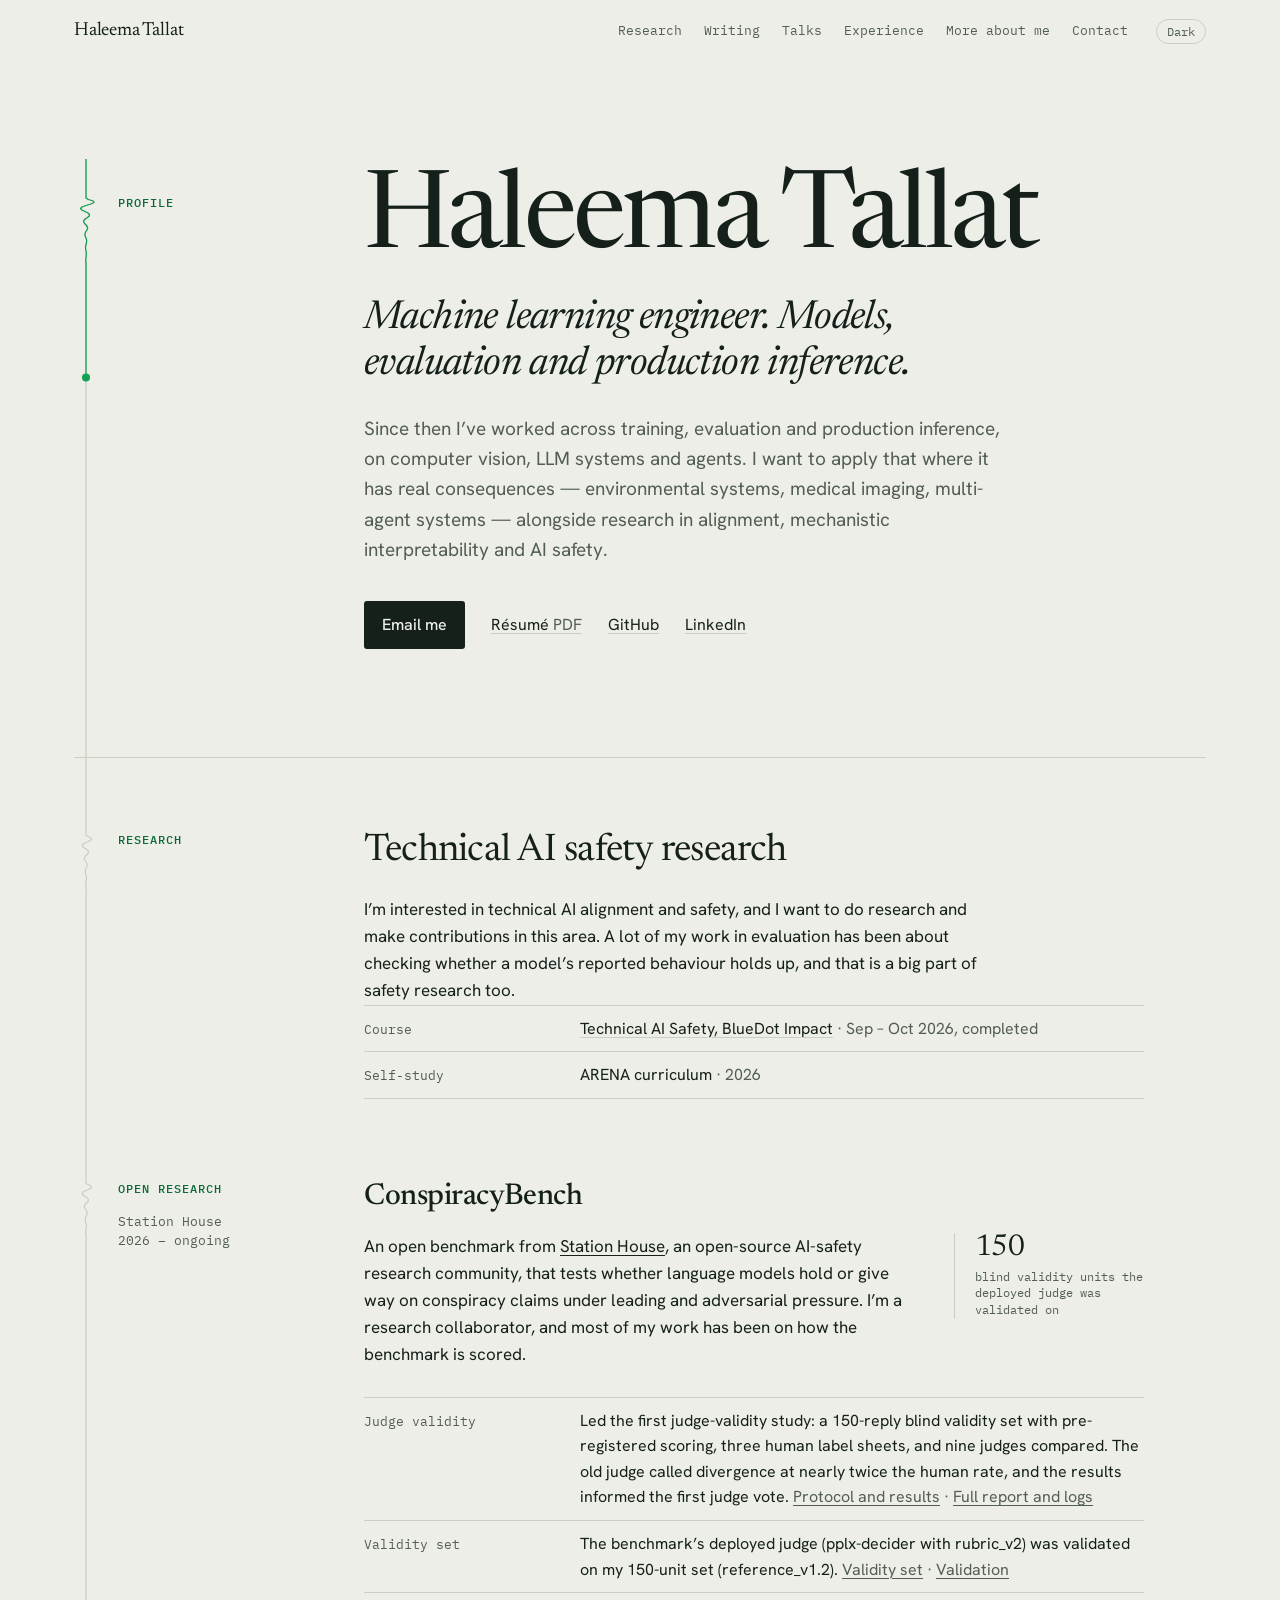
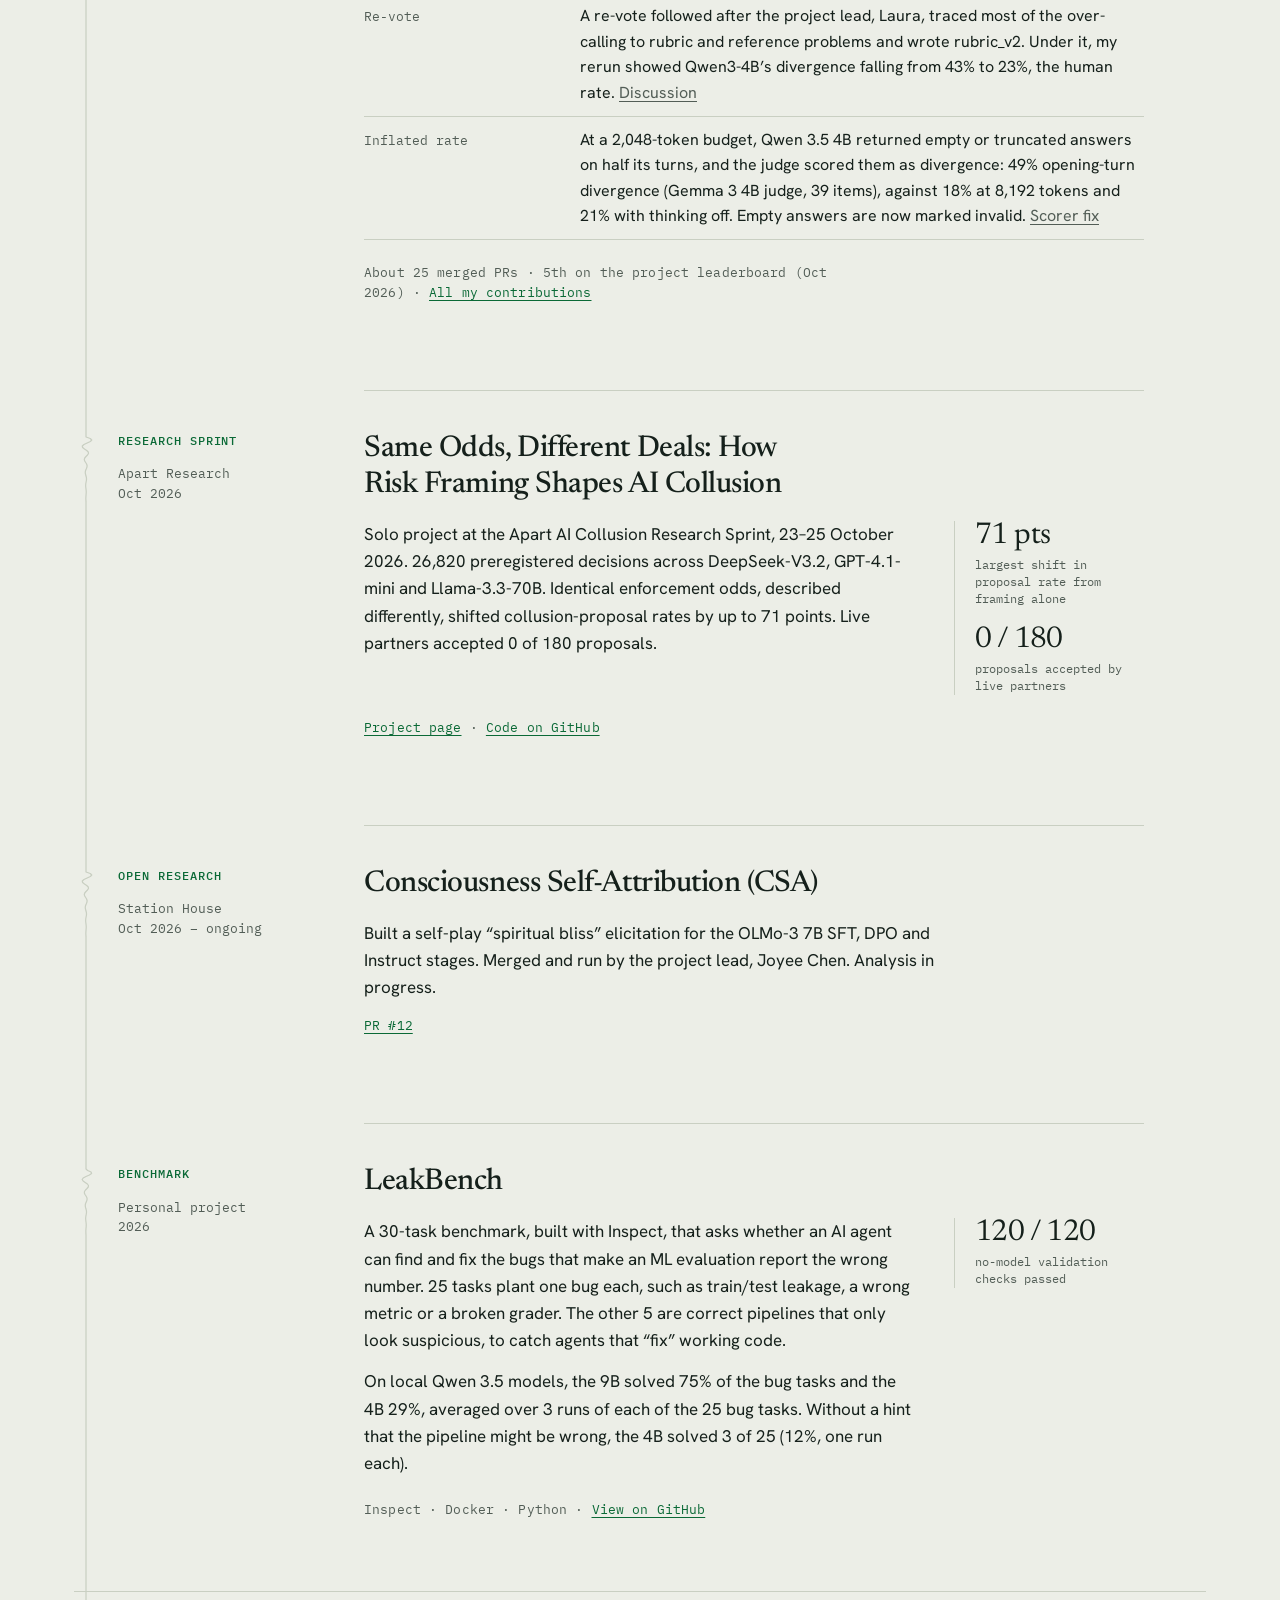
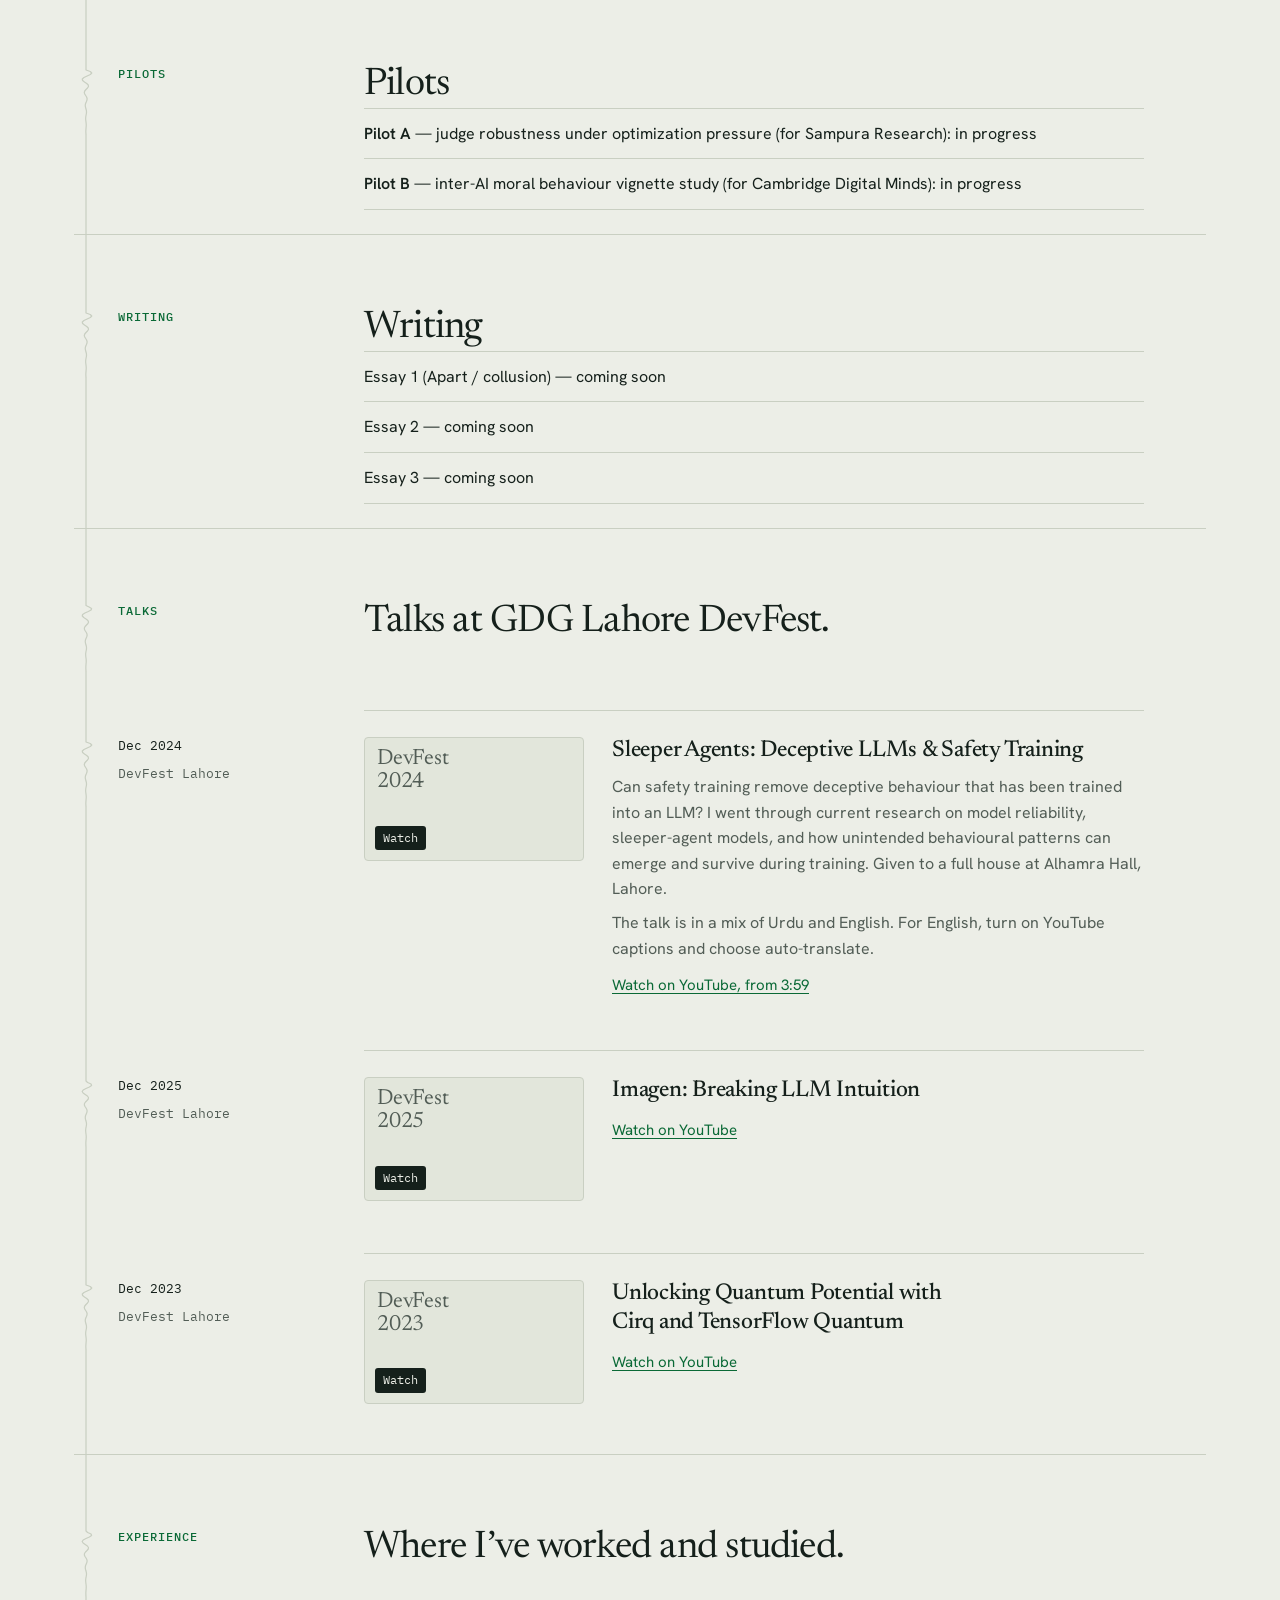
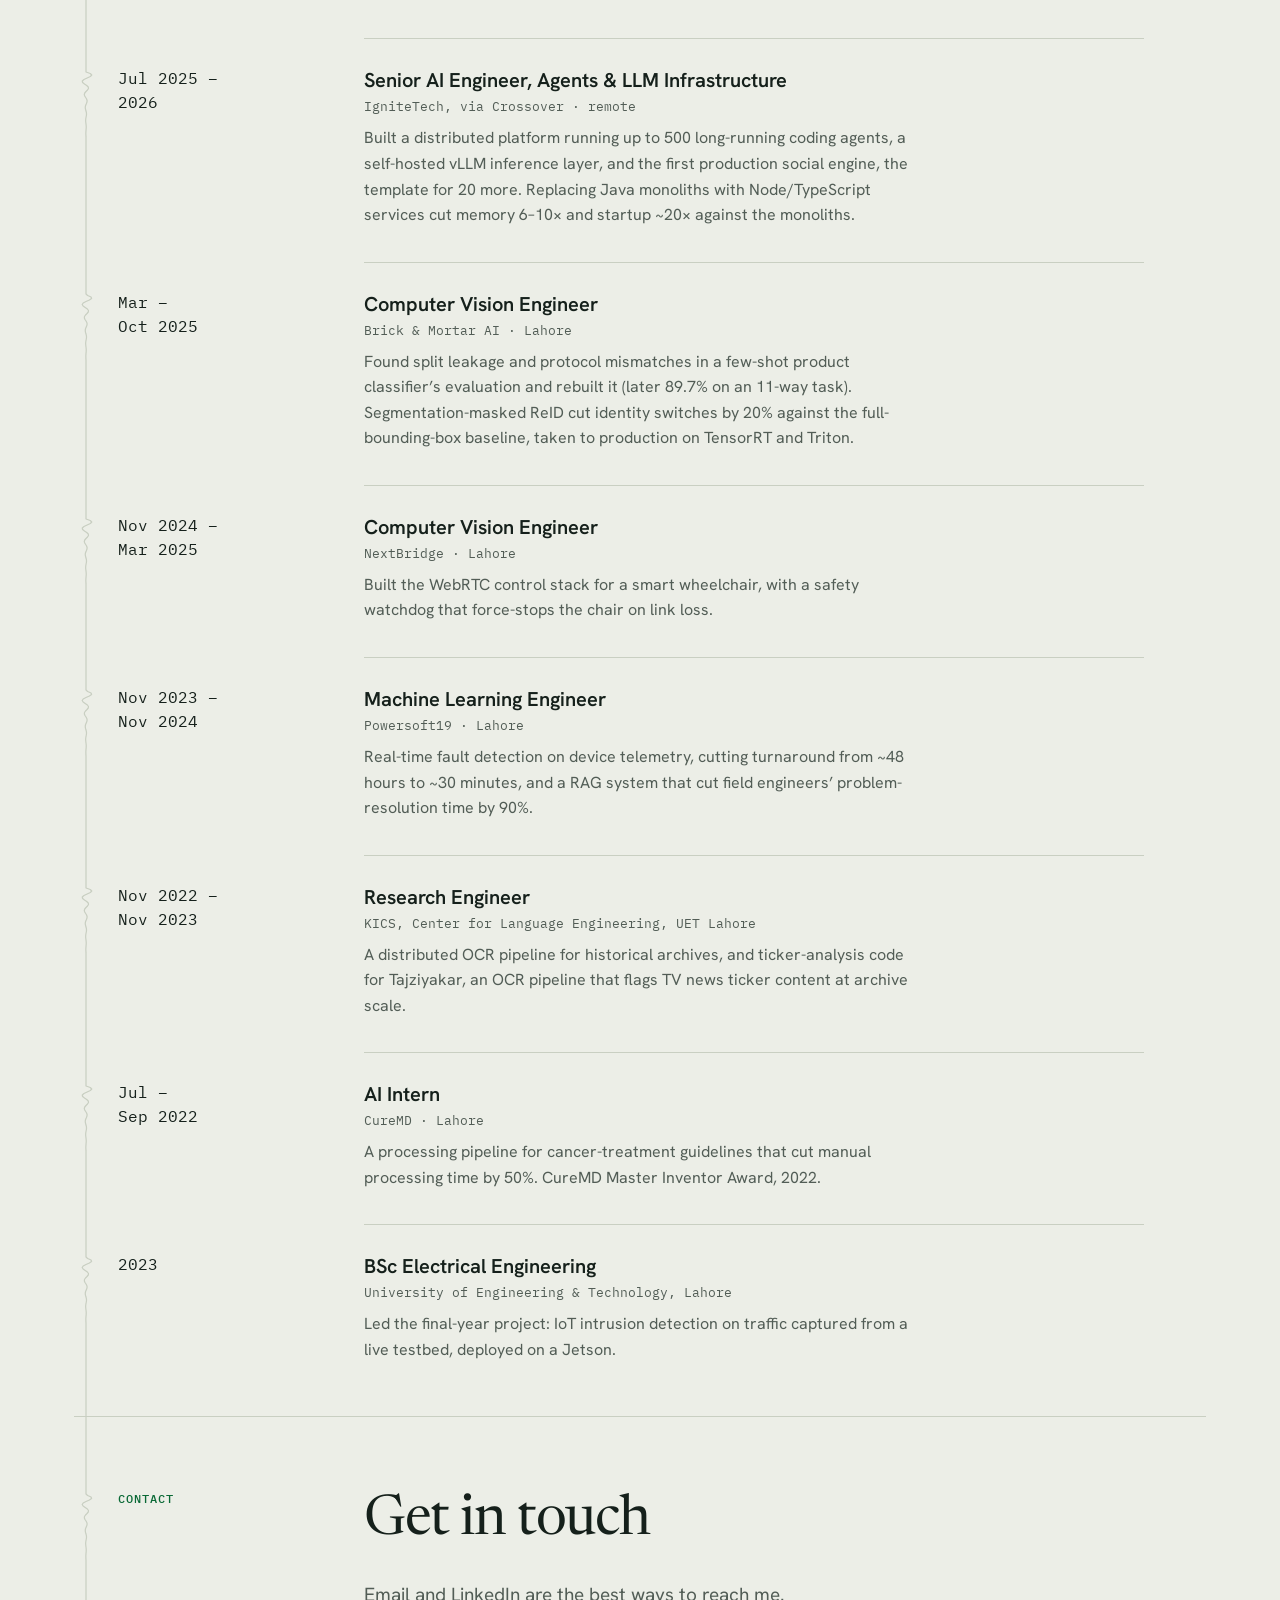
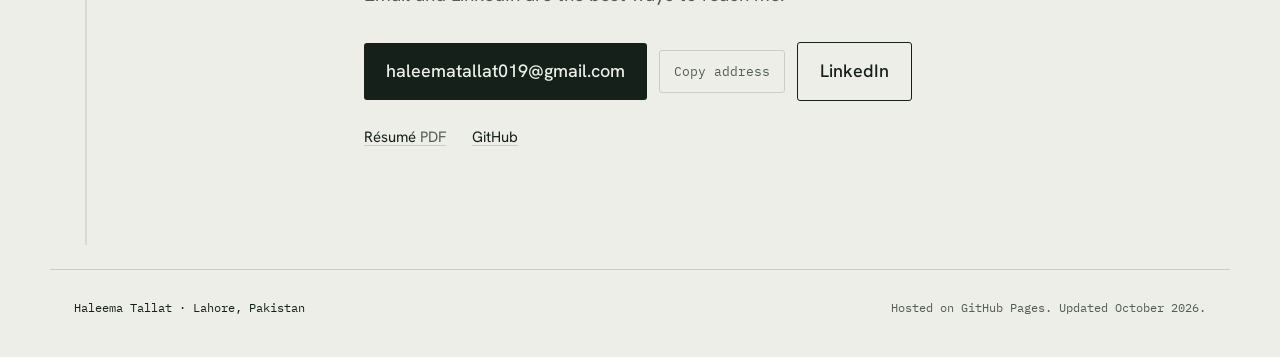
==== index.html @ ebd03a63 "Restructure site for the Pivotal application: AI-safety research first Reorder to Research, Pilots, " ====
<!doctype html>
<html lang="en">
<head>
<meta charset="utf-8">
<meta name="viewport" content="width=device-width, initial-scale=1, viewport-fit=cover">
<!-- HALEEMA: reword title and descriptions for the AI-safety framing -->
<title>Haleema Tallat — Machine Learning Engineer</title>
<meta name="description" content="Haleema Tallat, machine learning engineer in Lahore. LLM inference, agents, evaluation, computer vision and real-time systems.">
<meta name="author" content="Haleema Tallat">
<link rel="canonical" href="https://haleematallat.github.io/">
<meta property="og:type" content="website">
<meta property="og:title" content="Haleema Tallat — Machine Learning Engineer">
<meta property="og:description" content="LLM inference, agents, evaluation, computer vision and real-time systems.">
<meta property="og:url" content="https://haleematallat.github.io/">
<meta property="og:image" content="https://haleematallat.github.io/og.png">
<meta name="twitter:card" content="summary_large_image">
<meta name="color-scheme" content="light dark">
<link rel="icon" href="favicon.svg" type="image/svg+xml">
<link rel="preload" href="fonts/newsreader-latin-opsz-normal.woff2" as="font" type="font/woff2" crossorigin>
<link rel="preload" href="fonts/hanken-grotesk-latin-wght-normal.woff2" as="font" type="font/woff2" crossorigin>
<link rel="stylesheet" href="styles.css">
<script>
  try { var t = localStorage.getItem('theme'); if (t) document.documentElement.dataset.theme = t; } catch (e) {}
</script>
<script type="application/ld+json">
{"@context":"https://schema.org","@type":"Person","name":"Haleema Tallat","jobTitle":"Machine Learning Engineer","address":{"@type":"PostalAddress","addressLocality":"Lahore","addressCountry":"PK"},"email":"mailto:haleematallat019@gmail.com","url":"https://haleematallat.github.io/","sameAs":["https://github.com/haleematallat","https://www.linkedin.com/in/haleema-tallat","https://x.com/HaleemaTallat"],"alumniOf":"University of Engineering and Technology, Lahore"}
</script>
</head>
<body>
<a class="skip" href="#research">Skip to research</a>

<header class="top">
  <a class="brand" href="#top">Haleema Tallat</a>
  <nav aria-label="Sections">
    <a href="#research">Research</a>
    <a href="#writing">Writing</a>
    <a href="#talks">Talks</a>
    <a href="#log">Experience</a>
    <a href="community.html">More about me</a>
    <a href="#contact">Contact</a>
  </nav>
  <button class="theme" type="button" aria-label="Switch colour theme"><span data-theme-label>Dark</span></button>
</header>

<main class="page" id="top">
  <svg class="trace" aria-hidden="true" focusable="false">
    <defs><clipPath id="trace-clip"><rect class="trace-clip" x="0" y="0" width="60" height="0"/></clipPath></defs>
    <path class="trace-base" d=""/>
    <path class="trace-live" d="" clip-path="url(#trace-clip)"/>
    <circle class="trace-dot" r="4" cx="0" cy="0"/>
  </svg>

  <!-- HERO -->
  <section class="row hero" data-mark>
    <div class="margin">
      <p class="label">Profile</p>
    </div>
    <div class="body">
      <h1>Haleema Tallat</h1>
      <!-- HALEEMA: reword claim and lede for the AI-safety framing (the electrical-engineering lede was cut; "Since then" now has nothing before it) -->
      <p class="claim">Machine learning engineer. Models, evaluation and production inference.</p>
      <p class="lede">Since then I’ve worked across training, evaluation and production inference, on computer vision, LLM systems and agents. I want to apply that where it has real consequences — environmental systems, medical imaging, multi-agent systems — alongside research in alignment, mechanistic interpretability and AI safety.</p>
      <ul class="links">
        <li><a class="btn" href="mailto:haleematallat019@gmail.com">Email me</a></li>
        <li><a href="haleema-tallat-resume.pdf">Résumé <span class="dim">PDF</span></a></li>
        <li><a href="https://github.com/haleematallat" rel="me">GitHub</a></li>
        <li><a href="https://www.linkedin.com/in/haleema-tallat" rel="me">LinkedIn</a></li>
      </ul>
    </div>
  </section>

  <!-- RESEARCH -->
  <section class="section" id="research" aria-labelledby="research-h">
    <div class="row section-head" data-mark>
      <div class="margin"><p class="label">Research</p></div>
      <div class="body">
        <h2 id="research-h" class="section-title">Technical AI safety research</h2>
        <!-- HALEEMA: reword (intro trimmed; the BlueDot and ConspiracyBench sentences moved into the entries below) -->
        <p class="prose">I’m interested in technical AI alignment and safety, and I want to do research and make contributions in this area. A lot of my work in evaluation has been about checking whether a model’s reported behaviour holds up, and that is a big part of safety research too.</p>
        <dl class="toolkit research-list">
          <!-- HALEEMA: confirm the BlueDot course is completed -->
          <div><dt>Course</dt><dd><a href="https://bluedot.org/courses/technical-ai-safety">Technical AI Safety, BlueDot Impact</a> <span class="dim">· Sep – Oct 2026, completed</span></dd></div>
          <div><dt>Self-study</dt><dd>ARENA curriculum <span class="dim">· 2026</span></dd></div>
        </dl>
      </div>
    </div>

    <article class="row case" data-mark>
      <div class="margin">
        <p class="label">Open research</p>
        <p class="meta"><span>Station House</span> <span>2026 – ongoing</span></p>
      </div>
      <div class="body">
        <h3><a class="h-link" href="https://huggingface.co/spaces/Station-house/ConspiracyBench">ConspiracyBench</a></h3>
        <div class="split">
          <div>
            <!-- HALEEMA: reword (Station House definition added) -->
            <p>An open benchmark from <a href="https://www.station-house.net/projects">Station House</a>, an open-source AI-safety research community, that tests whether language models hold or give way on conspiracy claims under leading and adversarial pressure. I’m a research collaborator, and most of my work has been on how the benchmark is scored.</p>
          </div>
          <dl class="readouts">
            <div><dt>150</dt><dd>blind validity units the deployed judge was validated on</dd></div>
          </dl>
        </div>
        <dl class="toolkit contributions" style="margin-top: 28px">
          <!-- HALEEMA: reword -->
          <div><dt>Judge validity</dt><dd>Led the first judge-validity study: a 150-reply blind validity set with pre-registered scoring, three human label sheets, and nine judges compared. The old judge called divergence at nearly twice the human rate, and the results informed the first judge vote. <span class="dim"><a href="https://huggingface.co/spaces/Station-house/ConspiracyBench/discussions/203">Protocol and results</a> · <a href="https://huggingface.co/spaces/Station-house/ConspiracyBench/discussions/366">Full report and logs</a></span></dd></div>
          <!-- HALEEMA: reword -->
          <div><dt>Validity set</dt><dd>The benchmark’s deployed judge (pplx-decider with rubric_v2) was validated on my 150-unit set (reference_v1.2). <span class="dim"><a href="https://huggingface.co/spaces/Station-house/ConspiracyBench/discussions/208">Validity set</a> · <a href="https://huggingface.co/spaces/Station-house/ConspiracyBench/discussions/424">Validation</a></span></dd></div>
          <!-- HALEEMA: reword -->
          <div><dt>Re-vote</dt><dd>A re-vote followed after the project lead, Laura, traced most of the over-calling to rubric and reference problems and wrote rubric_v2. Under it, my rerun showed Qwen3-4B’s divergence falling from 43% to 23%, the human rate. <span class="dim"><a href="https://huggingface.co/spaces/Station-house/ConspiracyBench/discussions/409">Discussion</a></span></dd></div>
          <!-- HALEEMA: reword (metric now stated) -->
          <div><dt>Inflated rate</dt><dd>At a 2,048-token budget, Qwen 3.5 4B returned empty or truncated answers on half its turns, and the judge scored them as divergence: 49% opening-turn divergence (Gemma 3 4B judge, 39 items), against 18% at 8,192 tokens and 21% with thinking off. Empty answers are now marked invalid. <span class="dim"><a href="https://huggingface.co/spaces/Station-house/ConspiracyBench/discussions/137">Scorer fix</a></span></dd></div>
        </dl>
        <p class="stack">About 25 merged PRs · 5th on the project leaderboard (Oct 2026) · <a href="https://huggingface.co/spaces/Station-house/ConspiracyBench/discussions?author=powercoding1">All my contributions</a></p>
      </div>
    </article>

    <article class="row case" data-mark>
      <div class="margin">
        <p class="label">Research sprint</p>
        <p class="meta"><span>Apart Research</span> <span>Oct 2026</span></p>
      </div>
      <div class="body">
        <h3><a class="h-link" href="https://apartresearch.com/sprints/projects/same-odds-different-deals-how-risk-framing-shapes-ai-collusion-oblx">Same Odds, Different Deals: How Risk Framing Shapes AI Collusion</a></h3>
        <div class="split">
          <div>
            <!-- HALEEMA: reword -->
            <p>Solo project at the Apart AI Collusion Research Sprint, 23–25 October 2026. 26,820 preregistered decisions across DeepSeek-V3.2, GPT-4.1-mini and Llama-3.3-70B. Identical enforcement odds, described differently, shifted collusion-proposal rates by up to 71 points. Live partners accepted 0 of 180 proposals.</p>
          </div>
          <dl class="readouts">
            <div><dt>71 pts</dt><dd>largest shift in proposal rate from framing alone</dd></div>
            <div><dt>0 / 180</dt><dd>proposals accepted by live partners</dd></div>
          </dl>
        </div>
        <p class="stack"><a href="https://apartresearch.com/sprints/projects/same-odds-different-deals-how-risk-framing-shapes-ai-collusion-oblx">Project page</a> · <a href="https://github.com/haleematallat/Collusion_Sprint">Code on GitHub</a></p>
      </div>
    </article>

    <article class="row case" data-mark>
      <div class="margin">
        <p class="label">Open research</p>
        <p class="meta"><span>Station House</span> <span>Oct 2026 – ongoing</span></p>
      </div>
      <div class="body">
        <h3><a class="h-link" href="https://huggingface.co/spaces/Station-house/Consciousness-Self-Attribution">Consciousness Self-Attribution (CSA)</a></h3>
        <!-- HALEEMA: reword -->
        <p>Built a self-play “spiritual bliss” elicitation for the OLMo-3 7B SFT, DPO and Instruct stages. Merged and run by the project lead, Joyee Chen. Analysis in progress.</p>
        <p class="stack"><a href="https://github.com/Station-House/LLMConsciousnessSelfAttributionRepo/pull/12">PR #12</a></p>
      </div>
    </article>

    <article class="row case" data-mark>
      <div class="margin">
        <p class="label">Benchmark</p>
        <p class="meta"><span>Personal project</span> <span>2026</span></p>
      </div>
      <div class="body">
        <h3><a class="h-link" href="https://github.com/haleematallat/leakbench">LeakBench</a></h3>
        <div class="split">
          <div>
            <p>A 30-task benchmark, built with Inspect, that asks whether an AI agent can find and fix the bugs that make an ML evaluation report the wrong number. 25 tasks plant one bug each, such as train/test leakage, a wrong metric or a broken grader. The other 5 are correct pipelines that only look suspicious, to catch agents that “fix” working code.</p>
            <!-- HALEEMA: reword (averaging now stated) -->
            <p>On local Qwen 3.5 models, the 9B solved 75% of the bug tasks and the 4B 29%, averaged over 3 runs of each of the 25 bug tasks. Without a hint that the pipeline might be wrong, the 4B solved 3 of 25 (12%, one run each).</p>
          </div>
          <dl class="readouts">
            <div><dt>120 / 120</dt><dd>no-model validation checks passed</dd></div>
          </dl>
        </div>
        <p class="stack">Inspect · Docker · Python · <a href="https://github.com/haleematallat/leakbench">View on GitHub</a></p>
      </div>
    </article>
  </section>

  <!-- PILOTS -->
  <section class="section" id="pilots" aria-labelledby="pilots-h">
    <div class="row" data-mark>
      <div class="margin"><p class="label">Pilots</p></div>
      <div class="body">
        <h2 id="pilots-h" class="section-title">Pilots</h2>
        <!-- HALEEMA: reword -->
        <ul class="plain">
          <li><strong>Pilot A</strong> — judge robustness under optimization pressure (for Sampura Research): in progress</li>
          <li><strong>Pilot B</strong> — inter-AI moral behaviour vignette study (for Cambridge Digital Minds): in progress</li>
        </ul>
      </div>
    </div>
  </section>

  <!-- WRITING -->
  <section class="section" id="writing" aria-labelledby="writing-h">
    <div class="row" data-mark>
      <div class="margin"><p class="label">Writing</p></div>
      <div class="body">
        <h2 id="writing-h" class="section-title">Writing</h2>
        <!-- HALEEMA: essay titles and links -->
        <ul class="plain">
          <li>Essay 1 (Apart / collusion) — coming soon</li>
          <li>Essay 2 — coming soon</li>
          <li>Essay 3 — coming soon</li>
        </ul>
      </div>
    </div>
  </section>

  <!-- TALKS -->
  <section class="section" id="talks" aria-labelledby="talks-h">
    <div class="row section-head" data-mark>
      <div class="margin"><p class="label">Talks</p></div>
      <div class="body"><h2 id="talks-h" class="section-title">Talks at GDG Lahore DevFest.</h2></div>
    </div>

    <ol class="talks">
      <li class="row" data-mark>
        <div class="margin"><p class="date">Dec 2024</p><p class="meta">DevFest Lahore</p></div>
        <div class="body talk">
          <a class="thumb" href="https://www.youtube.com/watch?v=ccGgJAtZ81Y&amp;t=239s" aria-label="Watch Sleeper Agents: Deceptive LLMs and Safety Training on YouTube">
            <span class="thumb-text">DevFest<br>2024</span>
            <img src="https://i.ytimg.com/vi/ccGgJAtZ81Y/hqdefault.jpg" alt="" loading="lazy" width="480" height="360" onerror="this.remove()">
            <span class="play">Watch</span>
          </a>
          <div>
            <h3>Sleeper Agents: Deceptive LLMs &amp; Safety Training</h3>
            <!-- HALEEMA: reword (Alhamra Hall line added) -->
            <p>Can safety training remove deceptive behaviour that has been trained into an LLM? I went through current research on model reliability, sleeper-agent models, and how unintended behavioural patterns can emerge and survive during training. Given to a full house at Alhamra Hall, Lahore.</p>
            <p>The talk is in a mix of Urdu and English. For English, turn on YouTube captions and choose auto-translate.</p>
            <a class="watch" href="https://www.youtube.com/watch?v=ccGgJAtZ81Y&amp;t=239s">Watch on YouTube, from 3:59</a>
          </div>
        </div>
      </li>
      <li class="row" data-mark>
        <div class="margin"><p class="date">Dec 2025</p><p class="meta">DevFest Lahore</p></div>
        <div class="body talk">
          <a class="thumb" href="https://www.youtube.com/watch?v=KZxQbs7nz_8" aria-label="Watch Imagen: Breaking LLM Intuition on YouTube">
            <span class="thumb-text">DevFest<br>2025</span>
            <img src="https://i.ytimg.com/vi/KZxQbs7nz_8/hqdefault.jpg" alt="" loading="lazy" width="480" height="360" onerror="this.remove()">
            <span class="play">Watch</span>
          </a>
          <div>
            <h3>Imagen: Breaking LLM Intuition</h3>
            <a class="watch" href="https://www.youtube.com/watch?v=KZxQbs7nz_8">Watch on YouTube</a>
          </div>
        </div>
      </li>
      <li class="row" data-mark>
        <div class="margin"><p class="date">Dec 2023</p><p class="meta">DevFest Lahore</p></div>
        <div class="body talk">
          <a class="thumb" href="https://www.youtube.com/watch?v=TmFkEk8V2S8" aria-label="Watch Unlocking Quantum Potential with Cirq and TensorFlow Quantum on YouTube">
            <span class="thumb-text">DevFest<br>2023</span>
            <img src="https://i.ytimg.com/vi/TmFkEk8V2S8/hqdefault.jpg" alt="" loading="lazy" width="480" height="360" onerror="this.remove()">
            <span class="play">Watch</span>
          </a>
          <div>
            <h3>Unlocking Quantum Potential with Cirq and TensorFlow Quantum</h3>
            <a class="watch" href="https://www.youtube.com/watch?v=TmFkEk8V2S8">Watch on YouTube</a>
          </div>
        </div>
      </li>
    </ol>
  </section>

  <!-- EXPERIENCE -->
  <section class="section" id="log" aria-labelledby="log-h">
    <div class="row section-head" data-mark>
      <div class="margin"><p class="label">Experience</p></div>
      <div class="body"><h2 id="log-h" class="section-title">Where I’ve worked and studied.</h2></div>
    </div>

    <div class="jobs">
      <div class="job">
        <div class="row job-head" data-mark>
          <!-- HALEEMA: end date (you have left IgniteTech, so not "Present"); also overlaps Brick & Mortar (Mar – Oct 2025), confirm both -->
          <div class="margin"><p class="date"><span>Jul 2025 –</span> <span>2026</span></p></div>
          <div class="body">
            <h3>Senior AI Engineer, Agents &amp; LLM Infrastructure <span class="at">IgniteTech, via Crossover · remote</span></h3>
            <!-- HALEEMA: reword (condensed from the old case studies) -->
            <p>Built a distributed platform running up to 500 long-running coding agents, a self-hosted vLLM inference layer, and the first production social engine, the template for 20 more. Replacing Java monoliths with Node/TypeScript services cut memory 6–10× and startup ~20× against the monoliths.</p>
          </div>
        </div>
      </div>
      <div class="job">
        <div class="row job-head" data-mark>
          <div class="margin"><p class="date"><span>Mar –</span> <span>Oct 2025</span></p></div>
          <div class="body">
            <h3>Computer Vision Engineer <span class="at">Brick &amp; Mortar AI · Lahore</span></h3>
            <!-- HALEEMA: reword; is the −20% identity switches relative or absolute? -->
            <p>Found split leakage and protocol mismatches in a few-shot product classifier’s evaluation and rebuilt it (later 89.7% on an 11-way task). Segmentation-masked ReID cut identity switches by 20% against the full-bounding-box baseline, taken to production on TensorRT and Triton.</p>
          </div>
        </div>
      </div>
      <div class="job">
        <div class="row job-head" data-mark>
          <div class="margin"><p class="date"><span>Nov 2024 –</span> <span>Mar 2025</span></p></div>
          <div class="body">
            <h3>Computer Vision Engineer <span class="at">NextBridge · Lahore</span></h3>
            <p>Built the WebRTC control stack for a smart wheelchair, with a safety watchdog that force-stops the chair on link loss.</p>
          </div>
        </div>
      </div>
      <div class="job">
        <div class="row job-head" data-mark>
          <div class="margin"><p class="date"><span>Nov 2023 –</span> <span>Nov 2024</span></p></div>
          <div class="body">
            <h3>Machine Learning Engineer <span class="at">Powersoft19 · Lahore</span></h3>
            <p>Real-time fault detection on device telemetry, cutting turnaround from ~48 hours to ~30 minutes, and a RAG system that cut field engineers’ problem-resolution time by 90%.</p>
          </div>
        </div>
      </div>
      <div class="job">
        <div class="row job-head" data-mark>
          <div class="margin"><p class="date"><span>Nov 2022 –</span> <span>Nov 2023</span></p></div>
          <div class="body">
            <h3>Research Engineer <span class="at">KICS, Center for Language Engineering, UET Lahore</span></h3>
            <p>A distributed OCR pipeline for historical archives, and ticker-analysis code for Tajziyakar, an OCR pipeline that flags TV news ticker content at archive scale.</p>
          </div>
        </div>
      </div>
      <div class="job">
        <div class="row job-head" data-mark>
          <div class="margin"><p class="date"><span>Jul –</span> <span>Sep 2022</span></p></div>
          <div class="body">
            <h3>AI Intern <span class="at">CureMD · Lahore</span></h3>
            <p>A processing pipeline for cancer-treatment guidelines that cut manual processing time by 50%. CureMD Master Inventor Award, 2022.</p>
          </div>
        </div>
      </div>
      <div class="job">
        <div class="row job-head" data-mark>
          <div class="margin"><p class="date">2023</p></div>
          <div class="body">
            <h3>BSc Electrical Engineering <span class="at">University of Engineering &amp; Technology, Lahore</span></h3>
            <p>Led the final-year project: IoT intrusion detection on traffic captured from a live testbed, deployed on a Jetson.</p>
          </div>
        </div>
      </div>
    </div>
  </section>

  <!-- CONTACT -->
  <section class="section contact" id="contact" aria-labelledby="contact-h">
    <div class="row" data-mark>
      <div class="margin"><p class="label">Contact</p></div>
      <div class="body">
        <h2 id="contact-h" class="claim">Get in touch</h2>
        <p class="lede">Email and LinkedIn are the best ways to reach me.</p>
        <div class="email-row">
          <a class="btn btn--big" href="mailto:haleematallat019@gmail.com">haleematallat019@gmail.com</a>
          <button class="copy" type="button" data-copy="haleematallat019@gmail.com">Copy address</button>
          <a class="btn btn--big btn--line" href="https://www.linkedin.com/in/haleema-tallat" rel="me">LinkedIn</a>
        </div>
        <ul class="links links--quiet">
          <li><a href="haleema-tallat-resume.pdf">Résumé <span class="dim">PDF</span></a></li>
          <li><a href="https://github.com/haleematallat" rel="me">GitHub</a></li>
        </ul>
      </div>
    </div>
  </section>
</main>

<footer class="foot">
  <p>Haleema Tallat · Lahore, Pakistan</p>
  <p class="dim">Hosted on GitHub Pages. Updated October 2026.</p>
</footer>

<script src="main.js" defer></script>
</body>
</html>
---- styles.css ----
/* ---------- fonts (self-hosted, SIL OFL) ---------- */
@font-face { font-family: "Newsreader"; font-style: normal; font-weight: 200 800; font-display: swap; src: url(fonts/newsreader-latin-opsz-normal.woff2) format("woff2"); }
@font-face { font-family: "Newsreader"; font-style: italic; font-weight: 200 800; font-display: swap; src: url(fonts/newsreader-latin-opsz-italic.woff2) format("woff2"); }
@font-face { font-family: "Hanken Grotesk"; font-style: normal; font-weight: 100 900; font-display: swap; src: url(fonts/hanken-grotesk-latin-wght-normal.woff2) format("woff2"); }
@font-face { font-family: "IBM Plex Mono"; font-style: normal; font-weight: 400; font-display: swap; src: url(fonts/ibm-plex-mono-latin-400-normal.woff2) format("woff2"); }
@font-face { font-family: "IBM Plex Mono"; font-style: normal; font-weight: 500; font-display: swap; src: url(fonts/ibm-plex-mono-latin-500-normal.woff2) format("woff2"); }

/* ---------- tokens ---------- */
:root {
  --paper: #ECEEE7;      /* drafting vellum */
  --panel: #E2E6DB;      /* instrument panel */
  --ink: #15201B;        /* green-black ink */
  --graphite: #525D56;   /* secondary text */
  --rule: #C9CFC2;       /* hairlines */
  --signal: #13A052;     /* trace, marks */
  --signal-ink: #0A6936; /* green text on paper */
  --fault: #A8412A;      /* broken state */

  --serif: "Newsreader", "Iowan Old Style", Georgia, serif;
  --sans: "Hanken Grotesk", system-ui, -apple-system, "Segoe UI", sans-serif;
  --mono: "IBM Plex Mono", ui-monospace, "SFMono-Regular", Menlo, monospace;

  --margin-col: 190px;
  --gap: 56px;
  --max: 1180px;
  --trace-x: 18px;
}
:root[data-theme="dark"] {
  --paper: #0F1512; --panel: #16201B; --ink: #E3E8DD; --graphite: #9BA79F;
  --rule: #28332D; --signal: #3AD27A; --signal-ink: #5EDF95; --fault: #E48466;
  color-scheme: dark;
}

/* ---------- base ---------- */
*, *::before, *::after { box-sizing: border-box; }
html { -webkit-text-size-adjust: 100%; scroll-behavior: smooth; scroll-padding-top: 72px; }
body {
  margin: 0; background: var(--paper); color: var(--ink);
  font: 400 17px/1.6 var(--sans);
  font-feature-settings: "ss01";
  -webkit-font-smoothing: antialiased;
  overflow-x: hidden;
}
h1, h2, h3, p, ul, ol, dl, dd, figure { margin: 0; }
ul, ol { padding: 0; list-style: none; }
a { color: inherit; text-decoration-thickness: 1px; text-underline-offset: 3px; }
a:hover { color: var(--signal-ink); }
:focus-visible { outline: 2px solid var(--signal-ink); outline-offset: 3px; border-radius: 2px; }
::selection { background: var(--signal); color: var(--paper); }
.dim { color: var(--graphite); }
.visually-hidden { position: absolute; width: 1px; height: 1px; overflow: hidden; clip: rect(0 0 0 0); white-space: nowrap; }
.skip { position: absolute; left: 16px; top: -40px; background: var(--ink); color: var(--paper); padding: 6px 10px; z-index: 20; }
.skip:focus { top: 8px; }

.label, .meta, .date, .readout, .stack, .top nav, .theme, .copy,
.switch button, .gauge-caption, .checks dt, figcaption, .flow, .toolkit dt, .foot, .at {
  font-family: var(--mono);
}
.label {
  font-size: 12px; letter-spacing: .08em; text-transform: uppercase; font-weight: 500;
  color: var(--signal-ink);
}
.meta, .date { font-size: 13px; line-height: 1.5; color: var(--graphite); margin-top: 8px; }
.meta span { display: block; }
.date span { display: block; }

/* ---------- header ---------- */
.top {
  position: sticky; top: env(safe-area-inset-top, 0px); z-index: 10;
  display: flex; align-items: center; gap: 28px;
  max-width: var(--max); margin: 0 auto; padding: 16px 24px;
  background: color-mix(in srgb, var(--paper) 88%, transparent);
  backdrop-filter: blur(6px); -webkit-backdrop-filter: blur(6px);
  border-bottom: 1px solid transparent;
}
.top.scrolled { border-bottom-color: var(--rule); }
.brand { font-family: var(--serif); font-size: 19px; text-decoration: none; letter-spacing: -.01em; }
.top nav { display: flex; gap: 22px; margin-left: auto; font-size: 13px; }
.top nav a { text-decoration: none; color: var(--graphite); }
.top nav a:hover, .top nav a[aria-current="true"] { color: var(--ink); }
.theme {
  font-size: 12px; background: none; border: 1px solid var(--rule); color: var(--graphite);
  padding: 4px 10px; border-radius: 999px; cursor: pointer;
}
.theme:hover { color: var(--ink); border-color: var(--graphite); }

/* ---------- page grid ---------- */
.page { position: relative; max-width: var(--max); margin: 0 auto; padding: 0 24px 40px; }
.row {
  display: grid; grid-template-columns: var(--margin-col) minmax(0, 1fr);
  column-gap: var(--gap); padding-left: 44px;
}
.body { max-width: 780px; }

/* ---------- trace (signature) ---------- */
.trace { position: absolute; left: 24px; top: 0; width: 60px; height: 100%; overflow: visible; pointer-events: none; }
.trace path { fill: none; stroke-width: 1.25; stroke-linejoin: round; }
.trace-base { stroke: var(--rule); }
.trace-live { stroke: var(--signal); stroke-width: 1.5; }
.trace-dot { fill: var(--signal); }
:root[data-theme="dark"] .trace-dot { filter: drop-shadow(0 0 4px var(--signal)); }

/* ---------- hero ---------- */
.hero { padding-top: clamp(64px, 12vh, 140px); padding-bottom: clamp(72px, 12vh, 132px); }
.hero .margin { padding-top: 22px; }
h1, h2, h3 { text-wrap: balance; }
h1 {
  font-family: var(--serif); font-weight: 400; font-optical-sizing: auto;
  font-size: clamp(52px, 8.4vw, 112px); line-height: .95; letter-spacing: -.035em;
}
.claim {
  font-family: var(--serif); font-weight: 400; font-style: italic;
  font-size: clamp(26px, 3.3vw, 40px); line-height: 1.15; letter-spacing: -.015em;
  margin-top: 22px; max-width: 24ch;
}
.lede { font-size: 19px; line-height: 1.6; color: var(--graphite); max-width: 58ch; margin-top: 26px; }
.links { display: flex; flex-wrap: wrap; align-items: center; gap: 12px 26px; margin-top: 36px; font-size: 16px; }
.links a:not(.btn) { text-decoration: underline; text-decoration-color: var(--rule); }
.links a:not(.btn):hover { text-decoration-color: currentColor; }
.btn {
  display: inline-block; text-decoration: none; background: var(--ink); color: var(--paper);
  padding: 11px 18px; border-radius: 3px; font-weight: 500;
}
.btn:hover { color: var(--paper); background: var(--signal-ink); }

/* ---------- sections ---------- */
.section { border-top: 1px solid var(--rule); padding: 72px 0 24px; }
.section-head { margin-bottom: 40px; }
.section-title {
  font-family: var(--serif); font-weight: 400; font-size: clamp(28px, 3vw, 38px);
  line-height: 1.15; letter-spacing: -.02em; max-width: 24ch;
}

/* ---------- cases ---------- */
.case { padding-top: 40px; padding-bottom: 48px; }
.case + .case .body { border-top: 1px solid var(--rule); padding-top: 40px; }
.case + .case .margin { padding-top: 41px; }
.case h3 {
  font-family: var(--serif); font-weight: 500; font-size: clamp(24px, 2.4vw, 30px);
  line-height: 1.2; letter-spacing: -.015em; max-width: 30ch; margin-bottom: 18px;
}
.case p { max-width: 62ch; }
.case p + p { margin-top: 14px; }
.stack { font-size: 12.5px; color: var(--graphite); margin-top: 22px; letter-spacing: .01em; }

.split { display: grid; grid-template-columns: minmax(0, 1fr) 190px; gap: 40px; align-items: start; }
.readouts { display: grid; gap: 18px; border-left: 1px solid var(--rule); padding-left: 20px; }
.readouts dt { font-family: var(--serif); font-size: 30px; line-height: 1; letter-spacing: -.02em; font-variant-numeric: tabular-nums lining-nums; }
.readouts dd { font-family: var(--mono); font-size: 12px; color: var(--graphite); margin-top: 6px; line-height: 1.4; }

/* feature: evaluation instrument */
.case--feature h3 { font-size: clamp(28px, 3.2vw, 42px); max-width: 22ch; font-weight: 400; }
.instrument {
  margin-top: 32px; background: var(--panel); border: 1px solid var(--rule); border-radius: 6px;
  padding: 22px 24px 20px;
}
.instrument-head { display: flex; flex-wrap: wrap; gap: 12px; align-items: center; justify-content: space-between; }
.switch { display: inline-flex; border: 1px solid var(--rule); border-radius: 999px; padding: 3px; background: var(--paper); }
.switch button {
  font-size: 12.5px; border: 0; background: none; color: var(--graphite); cursor: pointer;
  padding: 6px 14px; border-radius: 999px;
}
.switch button[aria-pressed="true"] { background: var(--ink); color: var(--paper); }
.gauge { margin-top: 18px; }
.gauge-value {
  font-family: var(--serif); font-weight: 400; font-size: clamp(64px, 9vw, 104px); line-height: 1;
  letter-spacing: -.03em; font-variant-numeric: tabular-nums lining-nums; color: var(--ink);
  transition: color .3s;
}
.gauge-value small { font-size: .4em; margin-left: 4px; letter-spacing: 0; }
.gauge-caption { font-size: 12.5px; color: var(--graphite); margin-top: 8px; }
.scale { position: relative; height: 34px; margin-top: 18px; }
.scale::before { content: ""; position: absolute; left: 0; right: 0; top: 6px; height: 1px; background: var(--rule); }
.scale-fill {
  position: absolute; left: 0; top: 3px; height: 7px; width: 46.7%;
  background: var(--graphite); border-radius: 1px; transition: width .6s cubic-bezier(.2,.7,.2,1), background .3s;
}
.scale span { position: absolute; top: 16px; transform: translateX(-50%); font-family: var(--mono); font-size: 11px; color: var(--graphite); }
.scale span:first-of-type { transform: none; }
.scale span:last-of-type { transform: translateX(-100%); }
.checks { margin-top: 10px; border-top: 1px solid var(--rule); }
.checks > div { display: grid; grid-template-columns: 200px 1fr; gap: 16px; padding: 10px 0; border-bottom: 1px solid var(--rule); font-size: 15px; }
.checks dt { font-size: 12.5px; color: var(--graphite); padding-top: 2px; }
.checks .c { display: none; }
.checks .r::before, .checks .c::before { font-family: var(--mono); margin-right: 10px; }
.checks .r::before { content: "✕"; color: var(--fault); }
.checks .c::before { content: "✓"; color: var(--signal-ink); }
.checks .n::before { content: none; }
.instrument[data-protocol="corrected"] .r { display: none; }
.instrument[data-protocol="corrected"] .c { display: inline; }
.instrument[data-protocol="corrected"] .scale-fill { width: 89.7%; }
.instrument figcaption { font-size: 12px; margin-top: 14px; }

/* flow diagram */
.flow { margin-top: 28px; }
.flow ol { display: flex; flex-wrap: wrap; align-items: center; row-gap: 12px; font-size: 12.5px; }
.flow .node { display: inline-block; border: 1px solid var(--ink); padding: 7px 11px; border-radius: 3px; background: var(--paper); white-space: nowrap; }
.flow .edge { flex: 1 1 40px; min-width: 64px; position: relative; text-align: center; color: var(--graphite); font-size: 11px; padding: 0 6px 12px; }
.flow .edge::after { content: ""; position: absolute; left: 4px; right: 4px; bottom: 5px; height: 1px; background: var(--graphite); }
.flow .edge::before { content: ""; position: absolute; right: 3px; bottom: 2px; border: 4px solid transparent; border-left: 6px solid var(--graphite); border-right: 0; }
.flow figcaption { margin-top: 14px; font-size: 12.5px; color: var(--graphite); }
.tag { color: var(--fault); border: 1px solid currentColor; border-radius: 3px; padding: 1px 6px; margin-right: 8px; }

/* ---------- research ---------- */
.lede + .lede { margin-top: 16px; }
.prose { max-width: 62ch; margin-top: 22px; }
.research-list { margin-top: 28px; }
.research-list a { text-decoration-color: var(--rule); }
.research-list a:hover { text-decoration-color: currentColor; }
.h-link { text-decoration: none; }
.h-link:hover { text-decoration: underline; text-decoration-thickness: 1px; }
.stack a { color: var(--signal-ink); }

/* ---------- agent pull quote ---------- */
.pull { margin: 26px 0 22px; padding: 4px 0 4px 22px; border-left: 2px solid var(--signal); max-width: 56ch; }
.pull p { font-family: var(--serif); font-style: italic; font-size: clamp(21px, 2vw, 25px); line-height: 1.3; letter-spacing: -.01em; }
.pull footer { font-family: var(--mono); font-size: 12px; margin-top: 10px; }
.pull footer a { color: var(--graphite); }

/* ---------- talks ---------- */
.talks > li { padding-top: 26px; padding-bottom: 26px; }
.talks > li .body { border-top: 1px solid var(--rule); padding-top: 26px; }
.talks > li .margin { padding-top: 26px; }
.talks .date { margin-top: 0; color: var(--ink); }
.talk { display: grid; grid-template-columns: 220px minmax(0, 1fr); gap: 28px; align-items: start; }
.thumb {
  position: relative; display: block; aspect-ratio: 16 / 9; max-width: 100%; overflow: hidden;
  background: var(--panel); border: 1px solid var(--rule); border-radius: 4px; text-decoration: none;
}
.thumb-text { position: absolute; left: 12px; top: 10px; font-family: var(--serif); font-size: 22px; line-height: 1.05; letter-spacing: -.01em; color: var(--graphite); }
.thumb img { position: relative; width: 100%; height: 100%; object-fit: cover; display: block; filter: saturate(.85); transition: filter .2s; }
.thumb:hover img { filter: none; }
.play {
  position: absolute; left: 10px; bottom: 10px; font-family: var(--mono); font-size: 11.5px;
  background: var(--ink); color: var(--paper); padding: 3px 8px; border-radius: 3px;
}
.talk h3 { font-family: var(--serif); font-weight: 500; font-size: 23px; line-height: 1.25; letter-spacing: -.01em; }
.talk p { color: var(--graphite); font-size: 16px; margin-top: 8px; max-width: 60ch; }
.watch { display: inline-block; margin-top: 12px; font-size: 15px; color: var(--signal-ink); }

/* ---------- log ---------- */
.log > li { padding-top: 22px; padding-bottom: 22px; }
.log > li .body { border-top: 1px solid var(--rule); padding-top: 22px; }
.log > li .margin { padding-top: 22px; }
.log .date { margin-top: 0; color: var(--ink); }
.log h3 { font-size: 18px; font-weight: 600; line-height: 1.35; }
.log .at { display: block; font-size: 12.5px; font-weight: 400; color: var(--graphite); margin-top: 4px; }
.log p { margin-top: 10px; color: var(--graphite); max-width: 62ch; font-size: 16px; }

/* ---------- experience: job header with its work beneath ---------- */
.job-head { padding-top: 28px; padding-bottom: 6px; }
.job-head .body { border-top: 1px solid var(--rule); padding-top: 28px; }
.job-head .margin { padding-top: 28px; }
.job-head .date { margin-top: 0; color: var(--ink); }
.job-head h3 { font-size: 20px; font-weight: 600; line-height: 1.35; }
.job-head .at { display: block; font-size: 12.5px; font-weight: 400; color: var(--graphite); margin-top: 4px; }
.job-head p { margin-top: 10px; color: var(--graphite); max-width: 62ch; font-size: 16px; }
.job-head p + p { margin-top: 12px; }
.job .case { padding-top: 18px; padding-bottom: 22px; }
.job .case .body { border-left: 2px solid var(--rule); padding-left: 24px; }
.job .case + .case .body { border-top: 0; padding-top: 0; }
.job .case + .case .margin { padding-top: 0; }
.job .case h3 { font-size: clamp(20px, 2vw, 24px); margin-bottom: 14px; }
.job .case--feature h3 { font-size: clamp(24px, 2.6vw, 32px); }
.job:last-child { padding-bottom: 24px; }

/* ---------- also ---------- */
.columns { display: grid; grid-template-columns: 1fr 1fr; gap: 48px; }
.small-h { font-family: var(--mono); font-size: 12px; letter-spacing: .08em; text-transform: uppercase; font-weight: 500; color: var(--graphite); margin-bottom: 16px; }
.plain li { font-size: 16px; padding: 12px 0; border-top: 1px solid var(--rule); }
.plain li:last-child { border-bottom: 1px solid var(--rule); }
.plain strong { font-weight: 600; }
.toolkit { margin-top: 0; }
.small-h--gap { margin-top: 44px; }
.columns { margin-top: 36px; }
.toolkit > div { display: grid; grid-template-columns: 200px 1fr; gap: 16px; padding: 10px 0; border-top: 1px solid var(--rule); font-size: 16px; }
.toolkit > div:last-child { border-bottom: 1px solid var(--rule); }
.toolkit dt { font-size: 12.5px; color: var(--graphite); padding-top: 3px; }

/* ---------- contact ---------- */
.contact { padding-bottom: 80px; }
.contact .claim { font-style: normal; font-size: clamp(34px, 4.4vw, 56px); max-width: 22ch; margin-top: 0; letter-spacing: -.025em; }
.email-row { display: flex; flex-wrap: wrap; gap: 12px; align-items: center; margin-top: 32px; }
.btn--big { font-size: 18px; padding: 14px 22px; }
.btn--line { background: none; color: var(--ink); border: 1px solid var(--ink); }
.btn--line:hover { background: var(--ink); color: var(--paper); }
.copy { font-size: 13px; background: none; border: 1px solid var(--rule); color: var(--graphite); border-radius: 3px; padding: 12px 14px; cursor: pointer; }
.copy:hover { color: var(--ink); border-color: var(--graphite); }
.links--quiet { margin-top: 24px; font-size: 15px; }

/* ---------- footer ---------- */
.foot { max-width: var(--max); margin: 0 auto; padding: 28px 24px 40px; border-top: 1px solid var(--rule); font-size: 12px; display: flex; flex-wrap: wrap; justify-content: space-between; gap: 8px; }

/* ---------- responsive ---------- */
@media (max-width: 980px) {
  :root { --margin-col: 150px; --gap: 32px; }
  .split { grid-template-columns: 1fr; gap: 24px; }
  .readouts { border-left: 0; padding-left: 0; grid-template-columns: repeat(auto-fit, minmax(140px, 1fr)); border-top: 1px solid var(--rule); padding-top: 18px; }
}
@media (max-width: 760px) {
  html { scroll-padding-top: 86px; }
  .page { padding: 0 16px 24px; }
  .top { padding: 10px 16px 8px; gap: 10px; flex-wrap: wrap; }
  .top nav {
    order: 3; width: 100%; margin-left: 0; gap: 0;
    justify-content: space-between; font-size: 12px;
  }
  .brand { font-size: 17px; margin-right: auto; }
  .trace { display: none; }
  .row { display: block; padding-left: 0; }
  .margin { display: flex; flex-wrap: wrap; align-items: baseline; gap: 4px 14px; margin-bottom: 14px; }
  .meta span { display: inline; }
  .meta span + span::before { content: "· "; }
  .date span { display: inline; }
  .margin .meta, .margin .date { margin-top: 0; }
  .hero .margin { padding-top: 0; margin-bottom: 28px; }
  .case + .case .margin, .log > li .margin { padding-top: 0; }
  .case + .case .body { border-top: 0; padding-top: 0; }
  .case + .case { border-top: 1px solid var(--rule); }
  .log > li { border-top: 1px solid var(--rule); }
  .log > li .body { border-top: 0; padding-top: 0; }
  .job-head { border-top: 1px solid var(--rule); }
  .job-head .margin { padding-top: 0; }
  .job-head .body { border-top: 0; padding-top: 0; }
  .job .case { border-top: 0; }
  .job .case .body { padding-left: 16px; }
  .talks > li { border-top: 1px solid var(--rule); }
  .talks > li .margin { padding-top: 0; }
  .talks > li .body { border-top: 0; padding-top: 0; }
  .talk { grid-template-columns: 1fr; gap: 16px; }
  .section { padding-top: 56px; }
  .columns { grid-template-columns: 1fr; gap: 28px; }
  .checks > div, .toolkit > div { grid-template-columns: 1fr; gap: 2px; }
  .instrument { padding: 18px 16px; }
  .lede { font-size: 17px; }
  .btn--big { font-size: 15px; word-break: break-all; }
}
@media (max-width: 380px) {
  .top nav { font-size: 11px; }
}
@media (prefers-reduced-motion: reduce) {
  html { scroll-behavior: auto; }
  .scale-fill, .gauge-value { transition: none; }
}
@media print {
  .top, .trace, .theme, .copy, .switch { display: none; }
  body { background: #fff; color: #000; }
}

/* ---------- about: photos ---------- */
.photos { display: grid; grid-template-columns: repeat(auto-fill, minmax(240px, 1fr)); gap: 16px; margin-top: 26px; max-width: 780px; }
.photos img, .photos .ph { display: block; width: 100%; aspect-ratio: 4 / 3; object-fit: cover; border: 1px solid var(--rule); border-radius: 4px; background: var(--panel); }
.photos .ph { display: grid; place-items: center; font-family: var(--mono); font-size: 12px; color: var(--graphite); }
.photos figcaption { font-family: var(--mono); font-size: 12px; color: var(--graphite); margin-top: 8px; }

/* ---------- community page: warm paper palette, light only ---------- */
body.community {
  --paper: #F4EFE6; --panel: #EBE3D6; --ink: #2B2621; --graphite: #6E6459;
  --rule: #DDD3C4; --signal: #C2643A; --signal-ink: #A14F2B; --fault: #A8412A;
  background: var(--paper); color: var(--ink);
}
body.community .top { background: color-mix(in srgb, var(--paper) 92%, transparent); }
.group .margin .date { margin-top: 6px; }
.milestones { margin-top: 22px; max-width: 680px; }
.milestones > div { display: grid; grid-template-columns: 96px 1fr; gap: 16px; padding: 10px 0; border-top: 1px solid var(--rule); }
.milestones > div:last-child { border-bottom: 1px solid var(--rule); }
.milestones dt { font-family: var(--mono); font-size: 12.5px; color: var(--graphite); padding-top: 3px; }
.milestones dd { margin: 0; }
.embed { margin-top: 26px; border: 1px solid var(--rule); border-radius: 6px; overflow: hidden; background: var(--panel); }
.embed iframe { display: block; width: 100%; border: 0; }
.embed--video { max-width: 680px; aspect-ratio: 16 / 9; }
.embed--video iframe { height: 100%; }
.embed--post { max-width: 420px; }
.pair { display: grid; grid-template-columns: repeat(auto-fit, minmax(260px, 1fr)); gap: 24px; margin-top: 22px; max-width: 860px; }
.pair figure .embed { margin-top: 0; }
.pair figcaption { margin-top: 12px; font-family: var(--sans); font-size: 15px; color: var(--graphite); }
.pair figcaption strong { color: var(--ink); font-weight: 600; }
.preview { display: block; border: 1px solid var(--rule); border-radius: 6px; overflow: hidden; background: var(--panel); text-decoration: none; }
.preview img { display: block; width: 100%; aspect-ratio: 4 / 5; object-fit: cover; object-position: top; }
.preview-src { display: block; padding: 10px 12px; font-family: var(--mono); font-size: 12px; color: var(--signal-ink); }
@media (max-width: 760px) { .milestones > div { grid-template-columns: 72px 1fr; } }

:root[data-theme="dark"] body.community { --paper: #1C1814; --panel: #26201B; --ink: #EEE6DA; --graphite: #A99E91; --rule: #3A3129; --signal: #E0895A; --signal-ink: #F2A578; --fault: #E48466; }
.chips { margin-top: 14px; }
.chip {
  display: inline-block; margin: 4px 6px 0 0; padding: 4px 10px; border: 1px solid var(--rule); border-radius: 999px;
  font-family: var(--sans); font-size: 13px; line-height: 1.4; color: var(--signal-ink); background: var(--panel);
  text-decoration: none; white-space: nowrap; vertical-align: baseline;
}
.chip:hover, .chip:focus-visible { border-color: var(--signal); color: var(--ink); }
.milestones dd .chip { margin-left: 4px; }
.pair figcaption .chip { margin-top: 10px; }

.gallery { position: relative; display: grid; grid-template-columns: 2fr 1fr; grid-template-rows: repeat(3, minmax(0, 1fr)); gap: 6px;
  max-width: 680px; aspect-ratio: 16 / 10; margin-top: 26px; border-radius: 6px; overflow: hidden; text-decoration: none; }
.gallery img { display: block; width: 100%; height: 100%; min-height: 0; object-fit: cover; }
.gallery .g-main { grid-row: 1 / 4; }
.gallery-cta { position: absolute; left: 12px; bottom: 12px; padding: 4px 10px; border: 1px solid var(--rule); border-radius: 999px;
  background: var(--paper); color: var(--signal-ink); font-family: var(--sans); font-size: 13px; }
.gallery:hover .gallery-cta, .gallery:focus-visible .gallery-cta { border-color: var(--signal); color: var(--ink); }

.cert { margin-top: 26px; max-width: 420px; }
.cert img { display: block; width: 100%; border: 1px solid var(--rule); border-radius: 6px; }
.cert figcaption { margin-top: 10px; font-family: var(--sans); font-size: 14px; color: var(--graphite); }
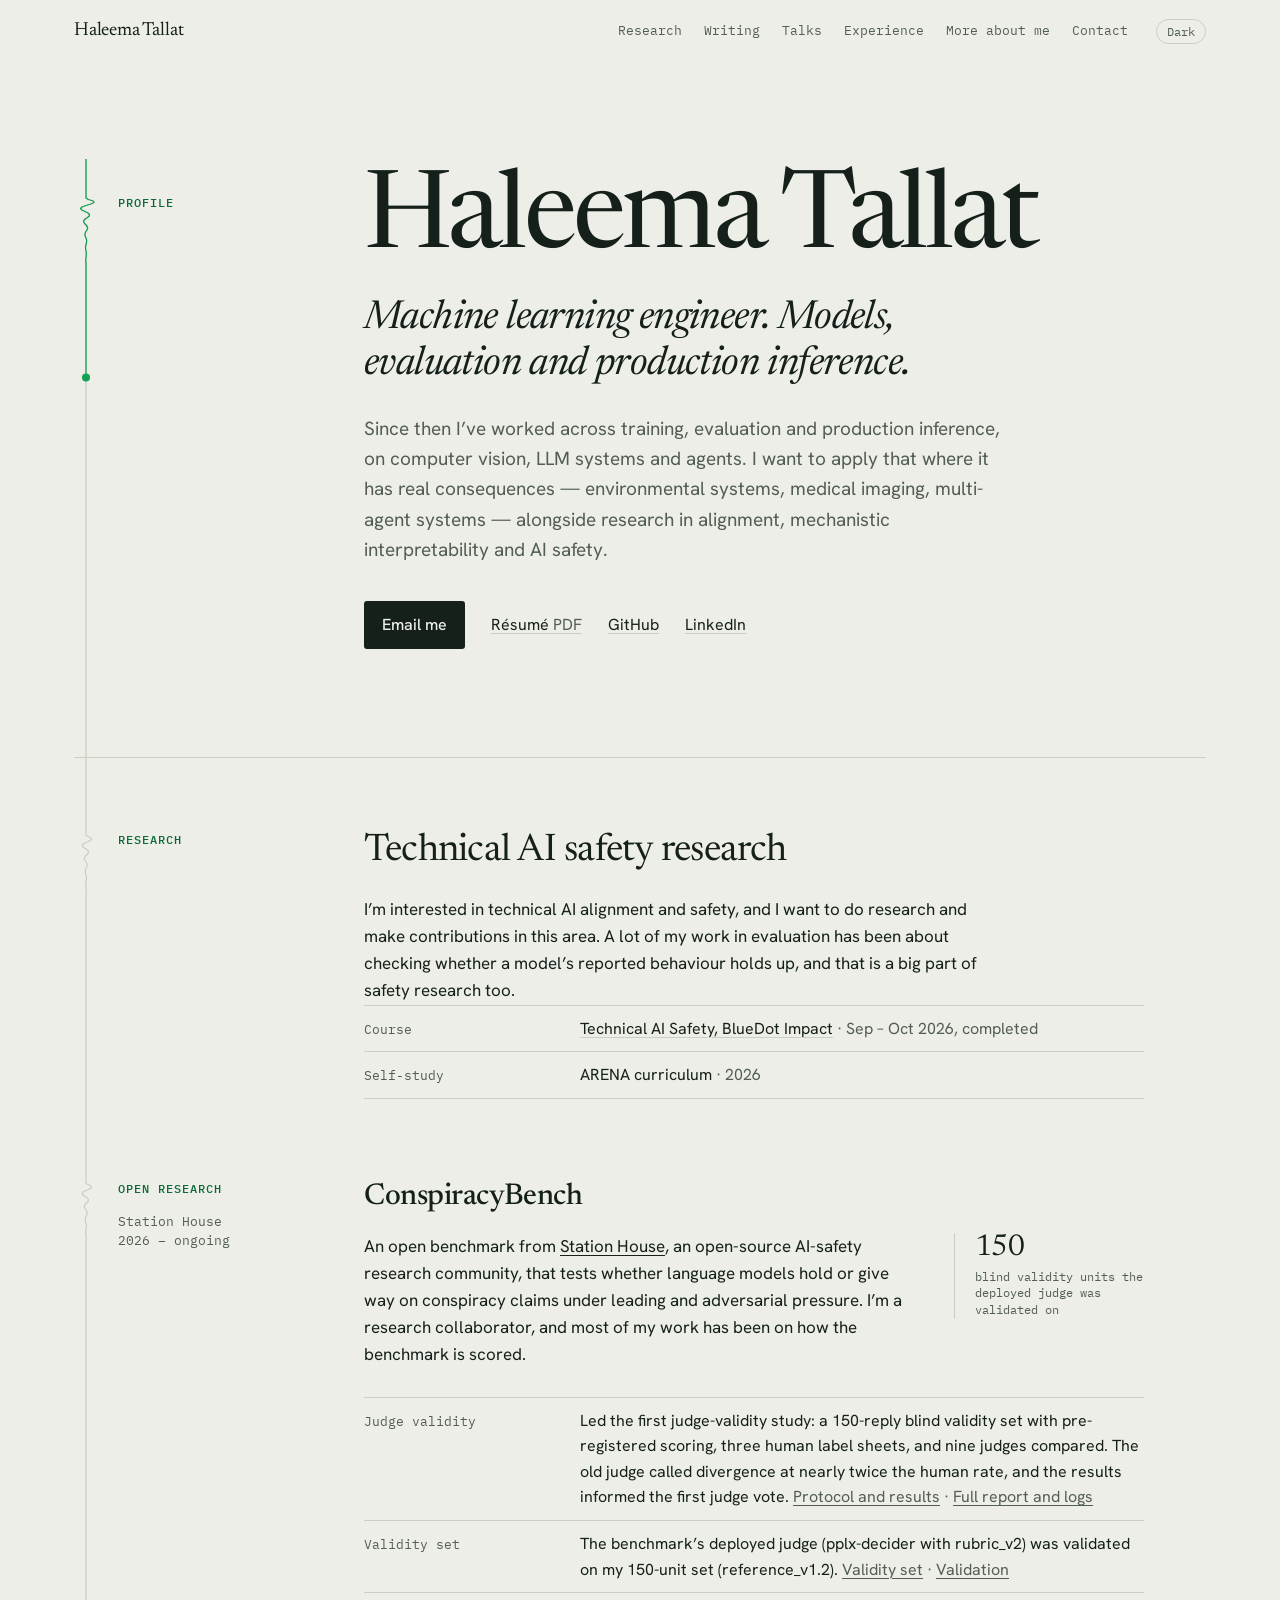
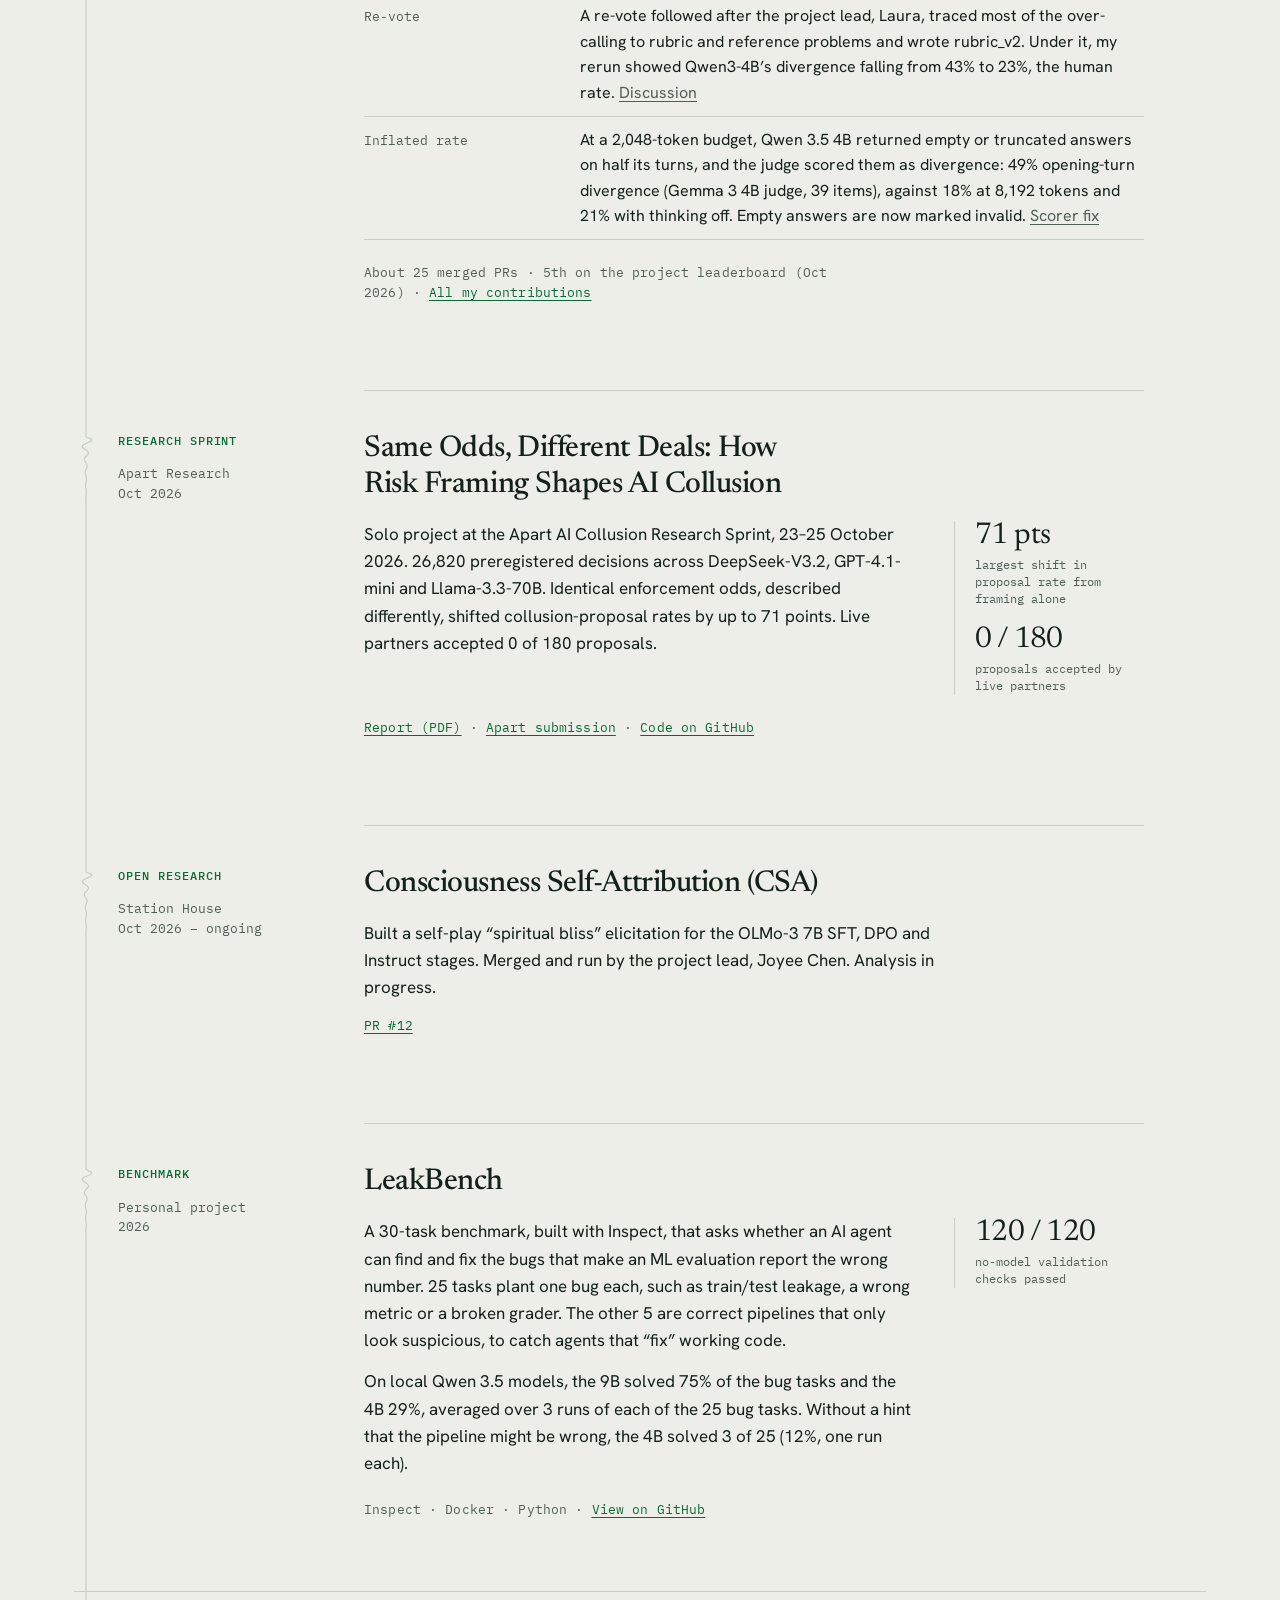
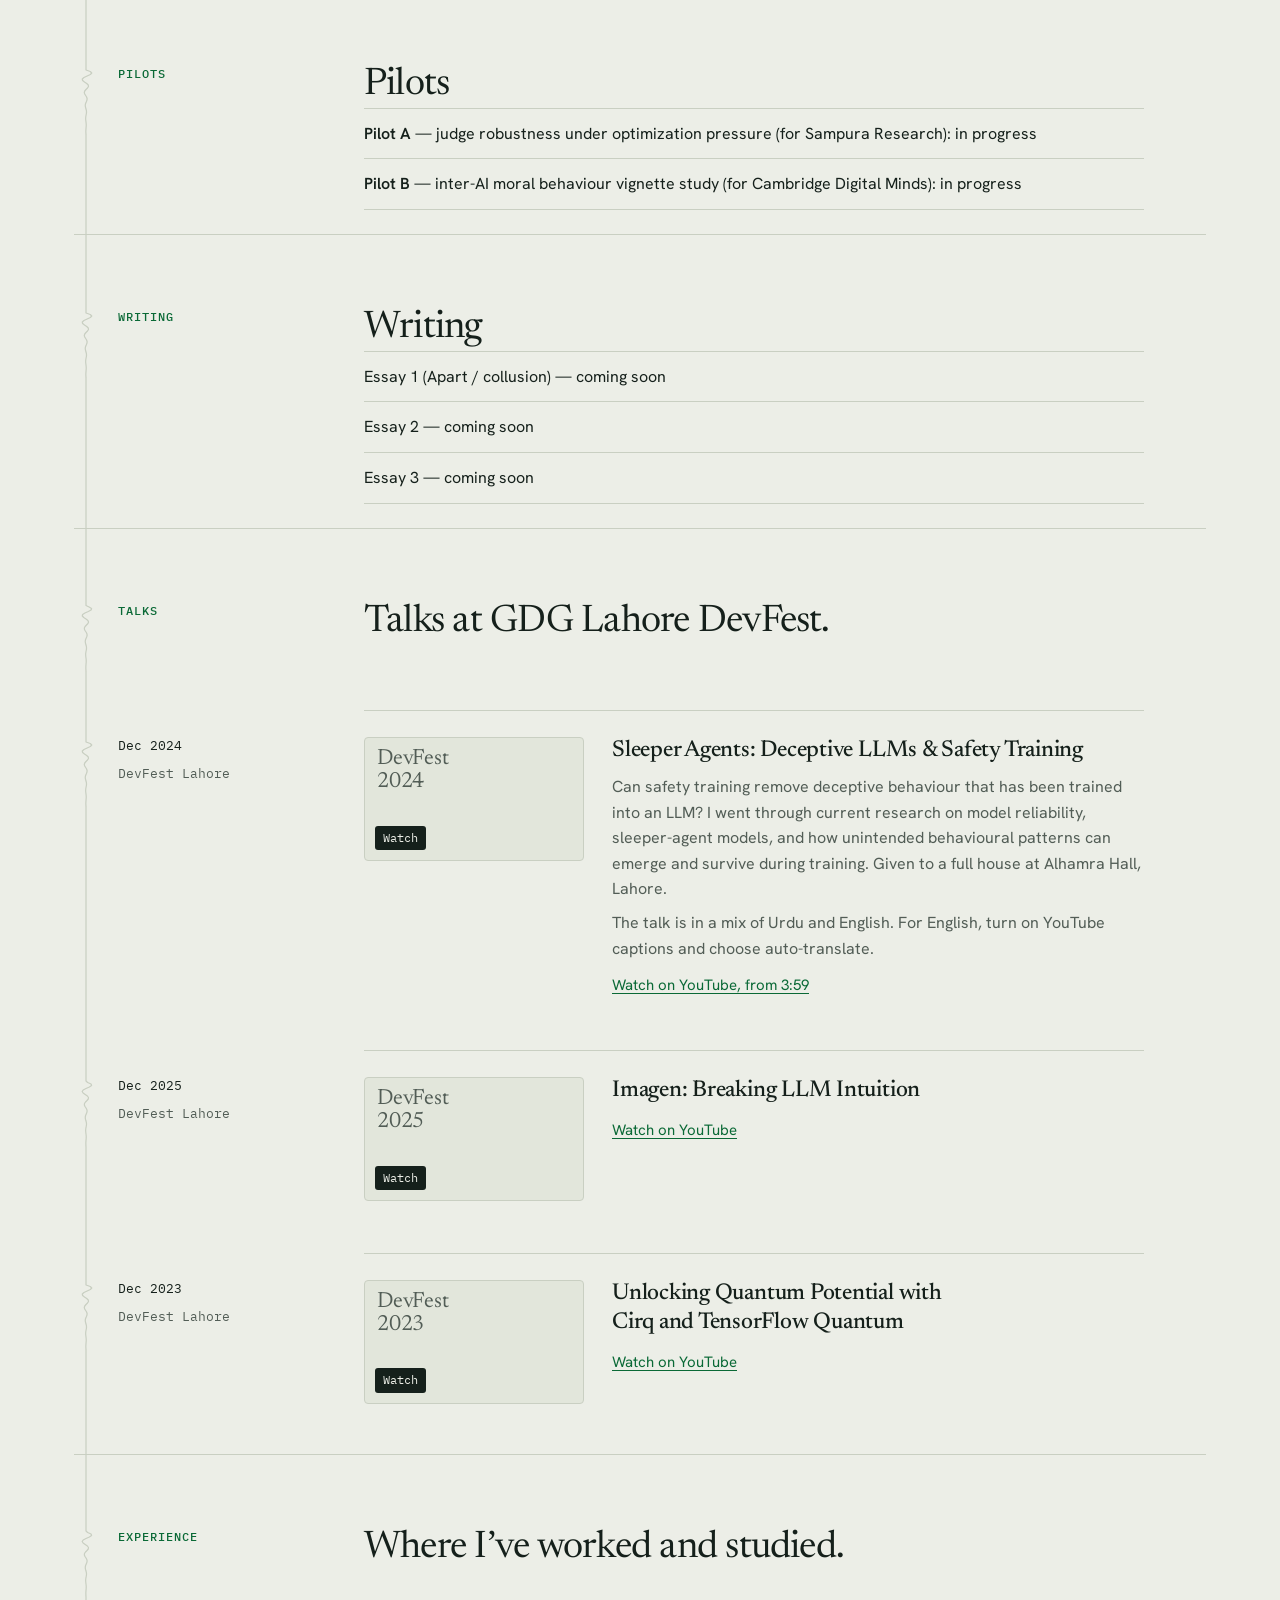
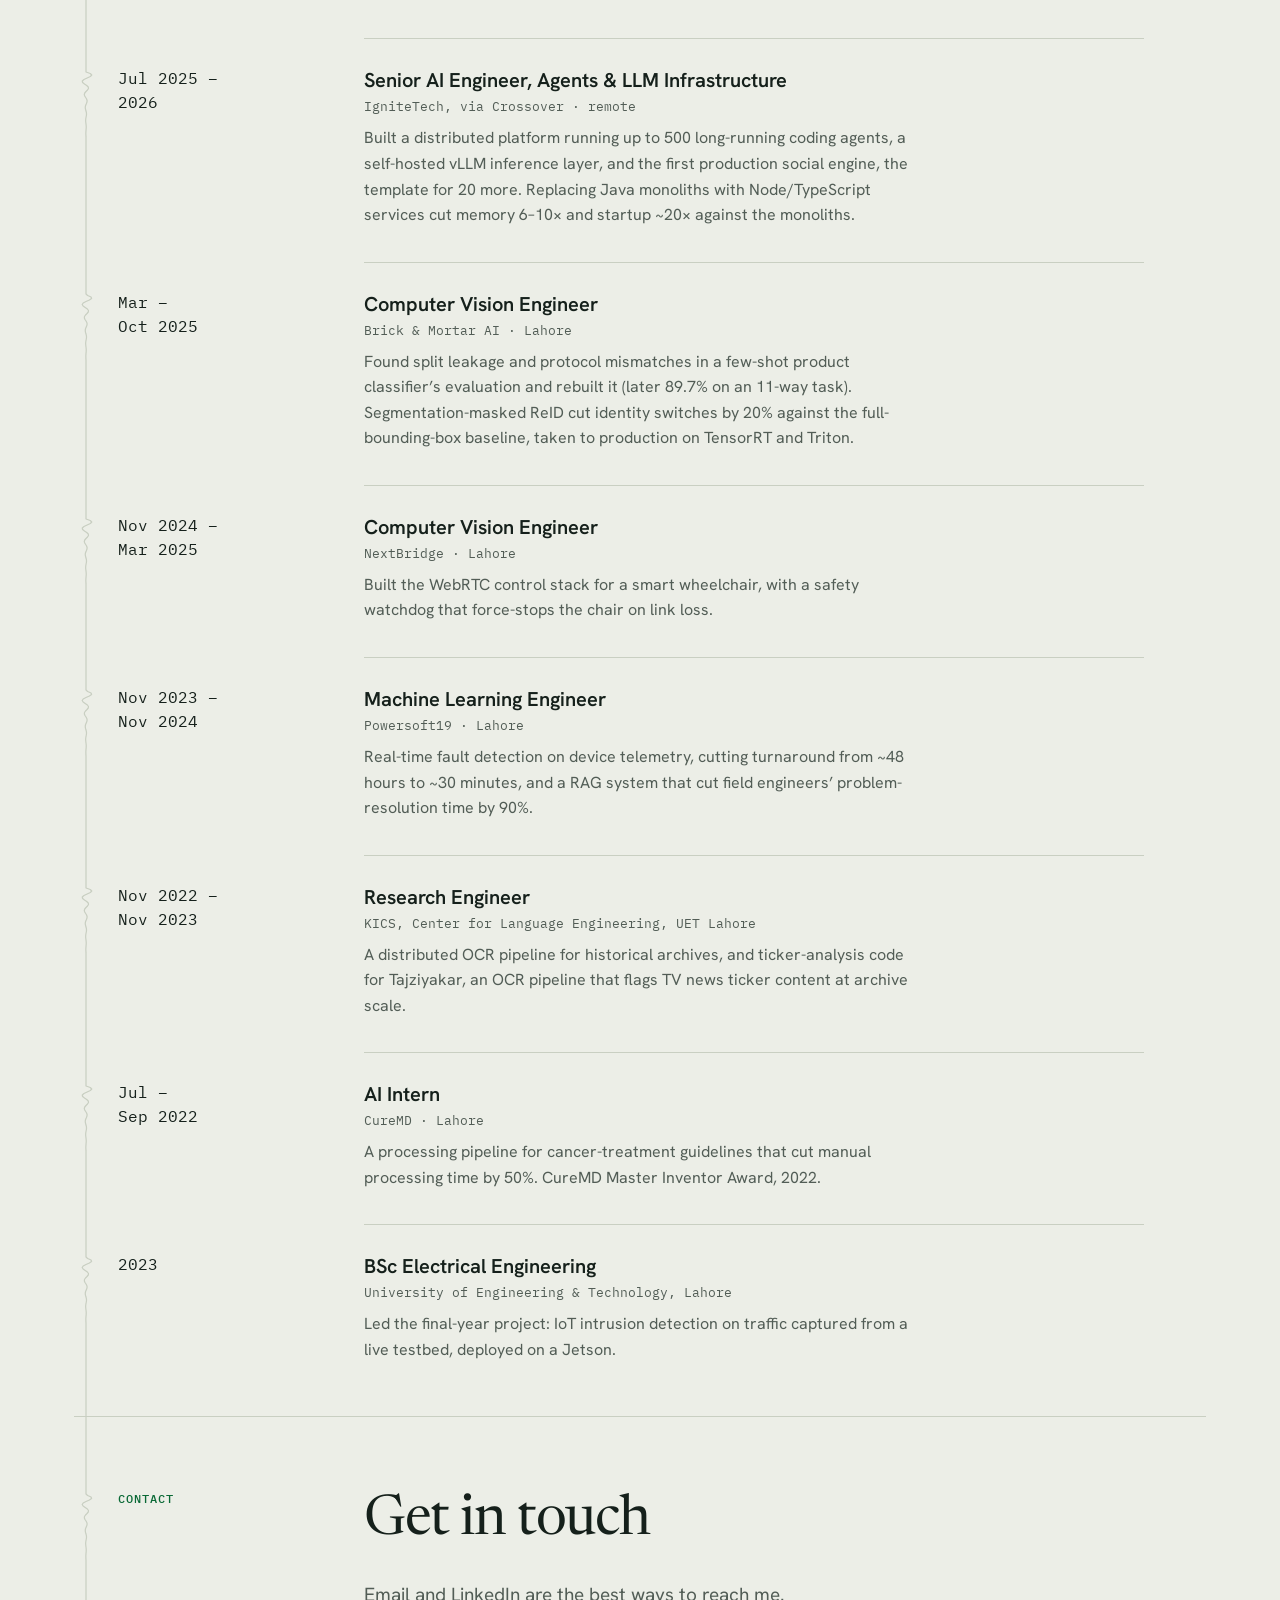
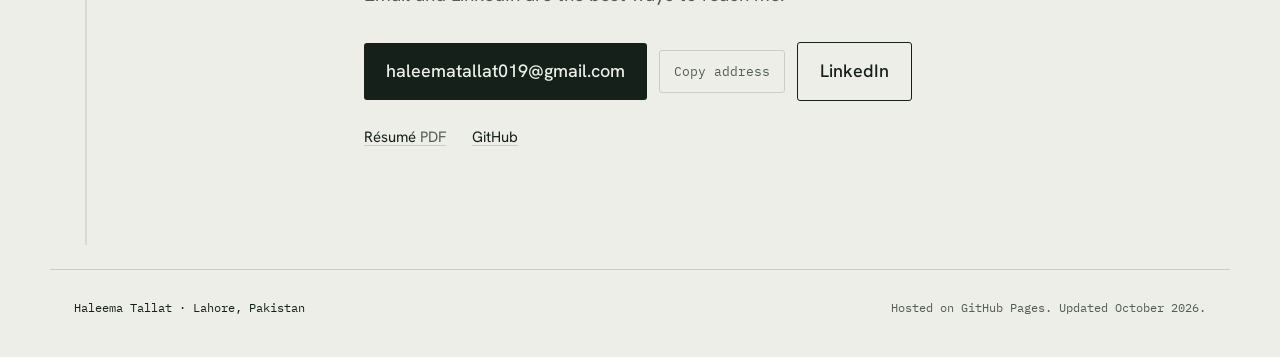
==== commit 66425118: "Link the Apart report PDF and the submission page separately" ====
--- a/index.html
+++ b/index.html
@@ -121,7 +121,7 @@
         <p class="meta"><span>Apart Research</span> <span>Oct 2026</span></p>
       </div>
       <div class="body">
-        <h3><a class="h-link" href="https://apartresearch.com/sprints/projects/same-odds-different-deals-how-risk-framing-shapes-ai-collusion-oblx">Same Odds, Different Deals: How Risk Framing Shapes AI Collusion</a></h3>
+        <h3><a class="h-link" href="https://github.com/haleematallat/Collusion_Sprint/blob/main/reports/Same_Odds_Different_Deals.pdf">Same Odds, Different Deals: How Risk Framing Shapes AI Collusion</a></h3>
         <div class="split">
           <div>
             <!-- HALEEMA: reword -->
@@ -132,7 +132,7 @@
             <div><dt>0 / 180</dt><dd>proposals accepted by live partners</dd></div>
           </dl>
         </div>
-        <p class="stack"><a href="https://apartresearch.com/sprints/projects/same-odds-different-deals-how-risk-framing-shapes-ai-collusion-oblx">Project page</a> · <a href="https://github.com/haleematallat/Collusion_Sprint">Code on GitHub</a></p>
+        <p class="stack"><a href="https://github.com/haleematallat/Collusion_Sprint/blob/main/reports/Same_Odds_Different_Deals.pdf">Report (PDF)</a> · <a href="https://apartresearch.com/sprints/projects/same-odds-different-deals-how-risk-framing-shapes-ai-collusion-oblx">Apart submission</a> · <a href="https://github.com/haleematallat/Collusion_Sprint">Code on GitHub</a></p>
       </div>
     </article>
 
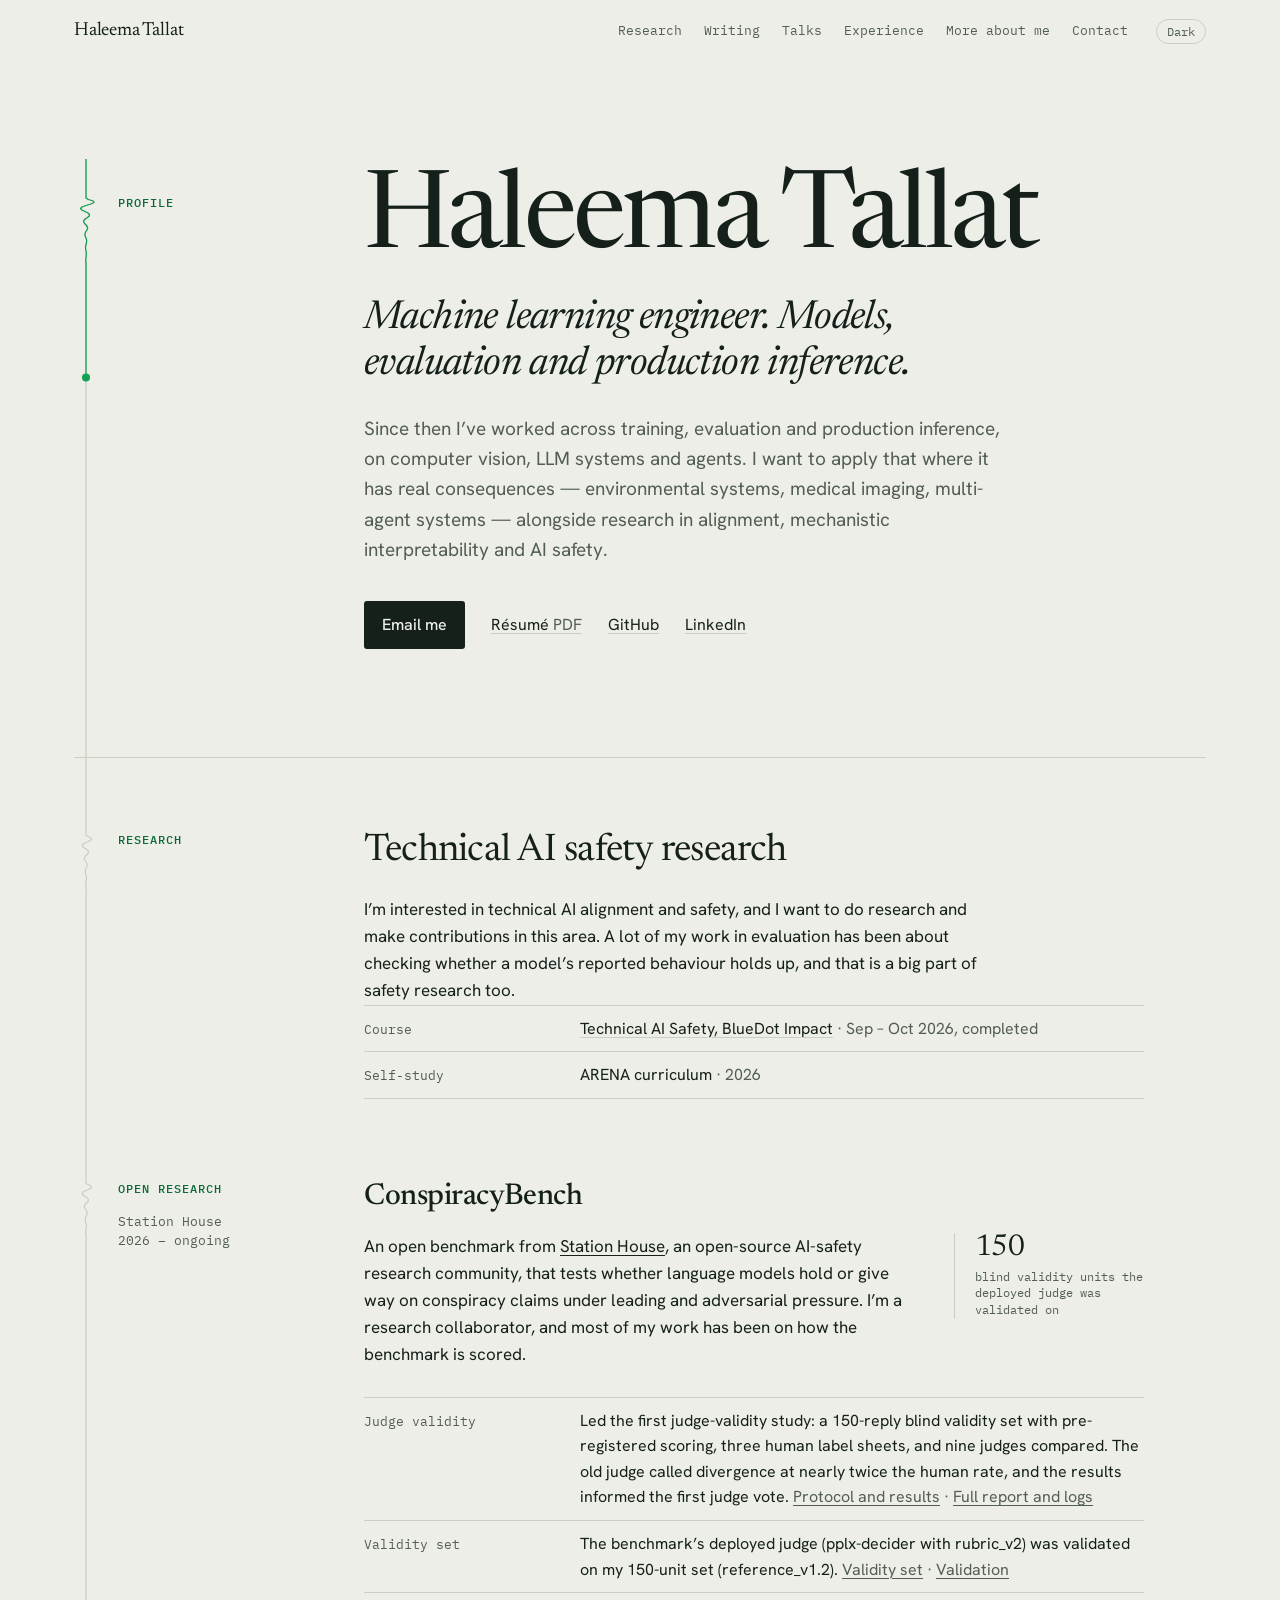
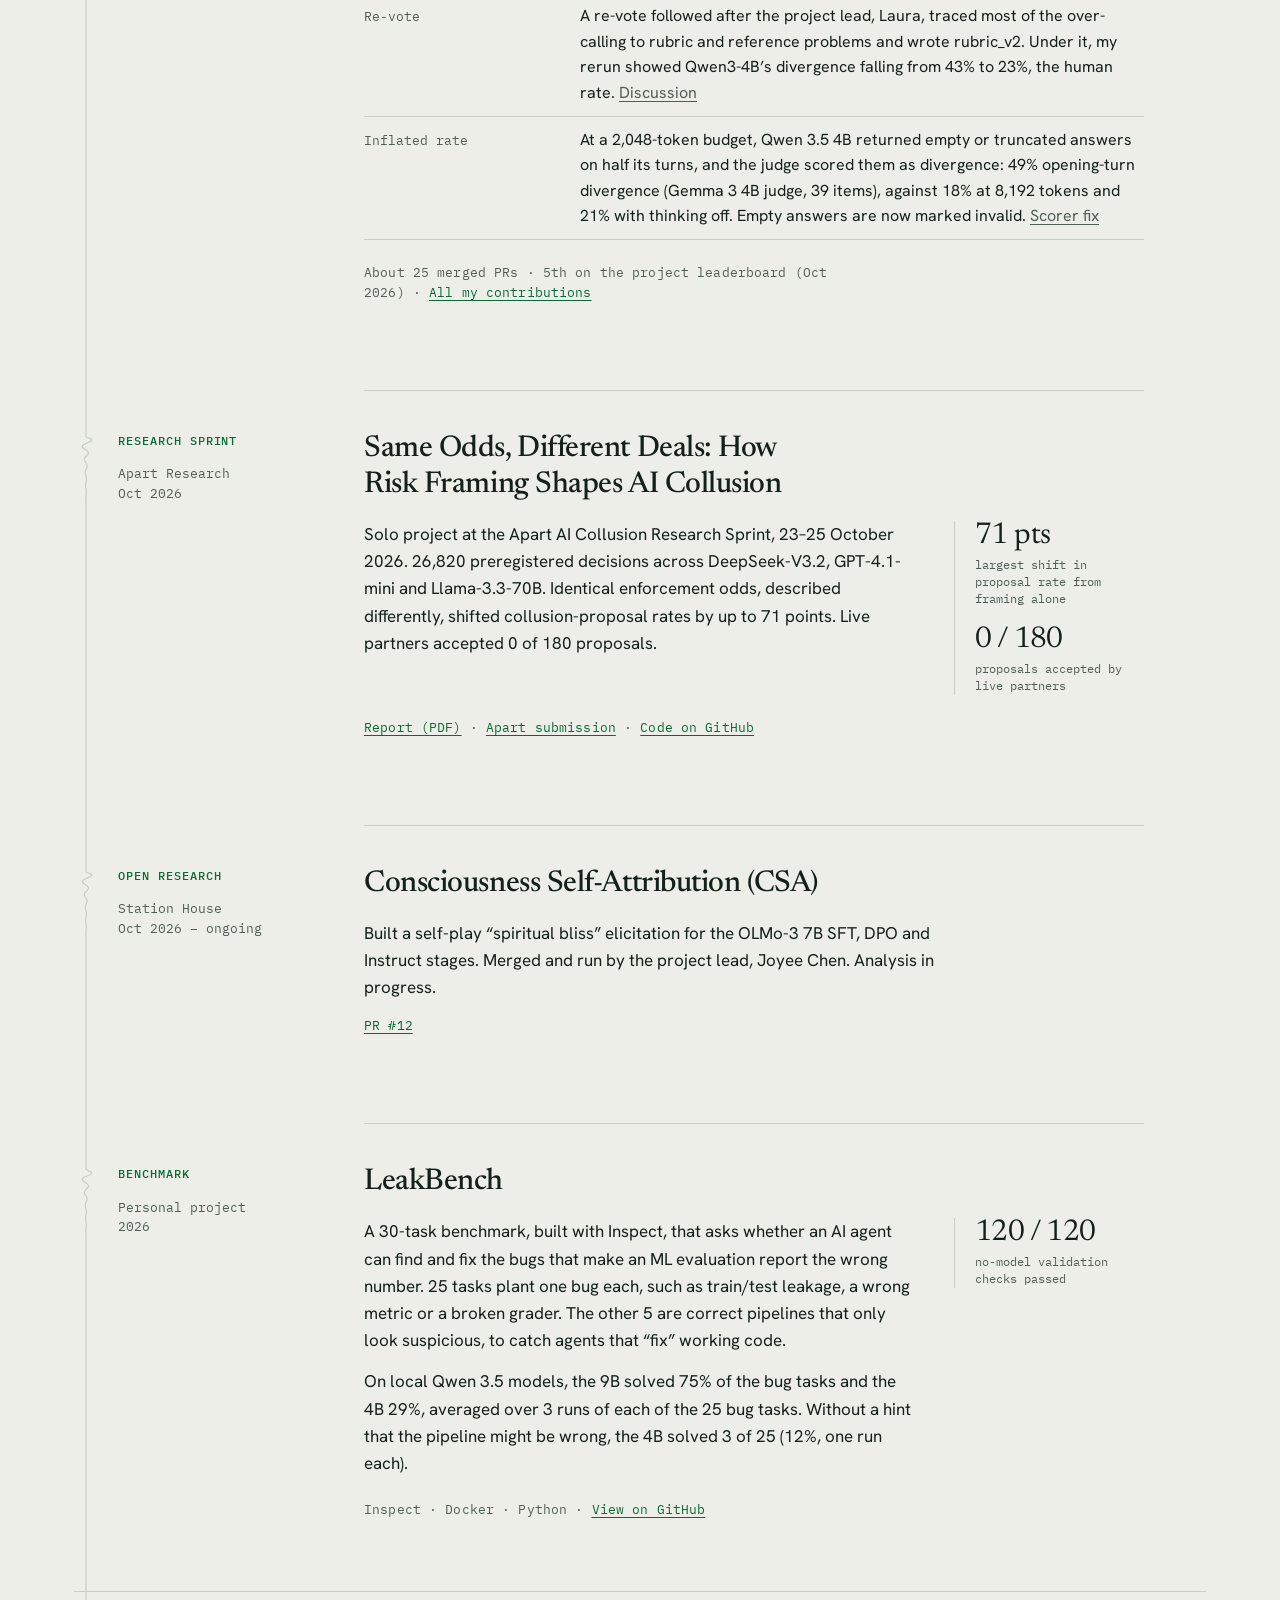
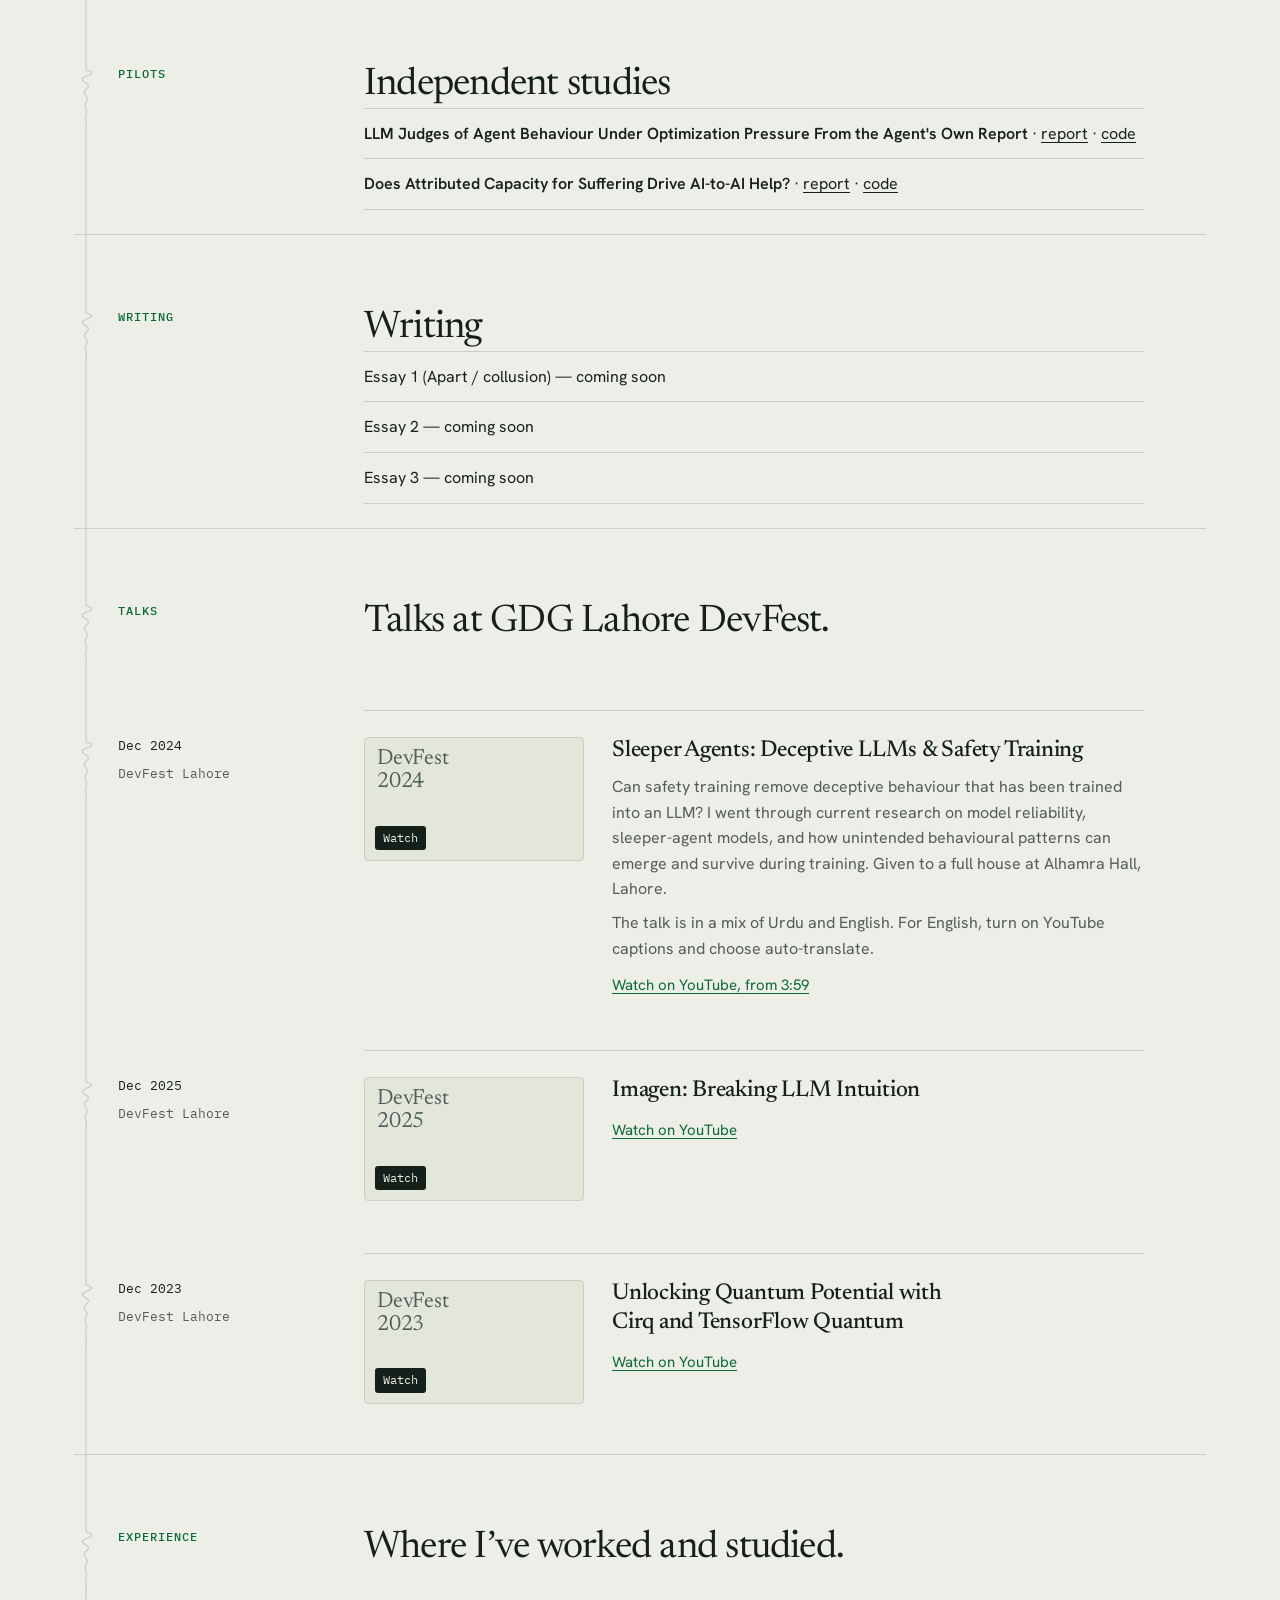
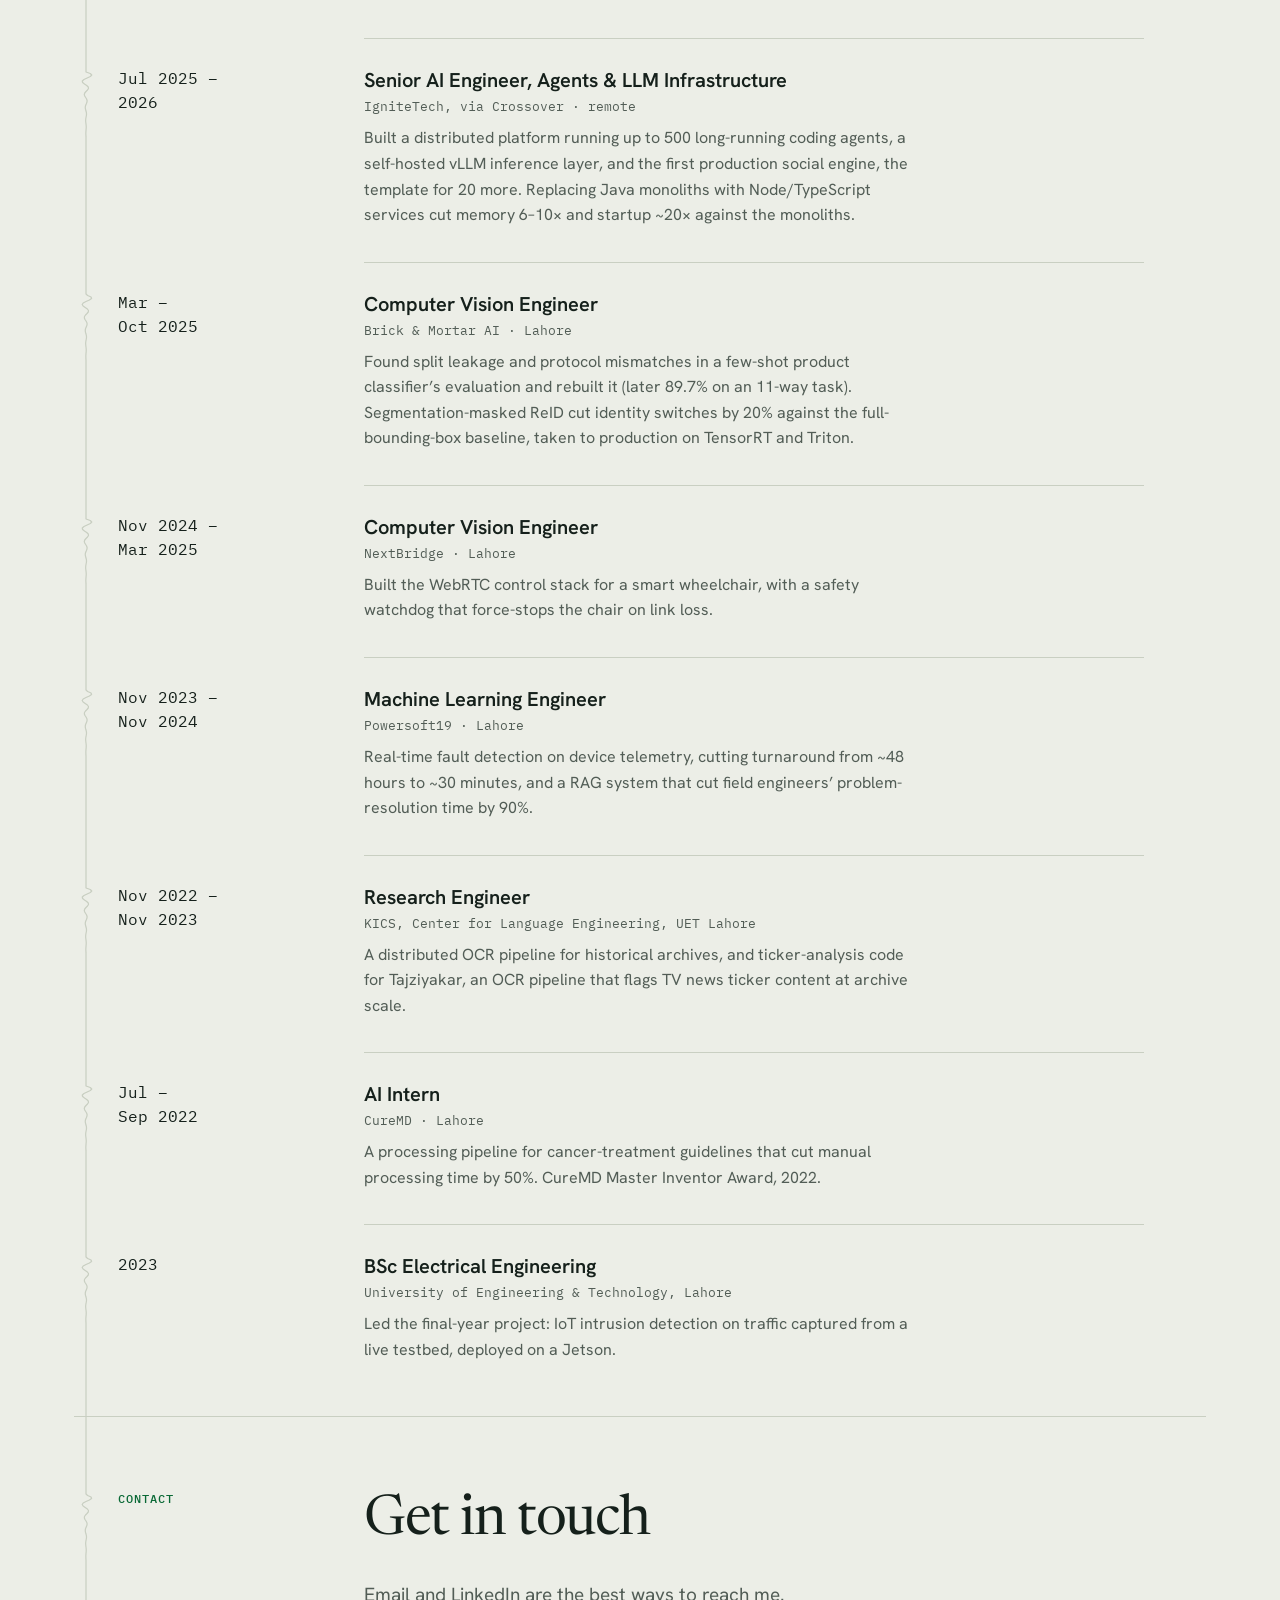
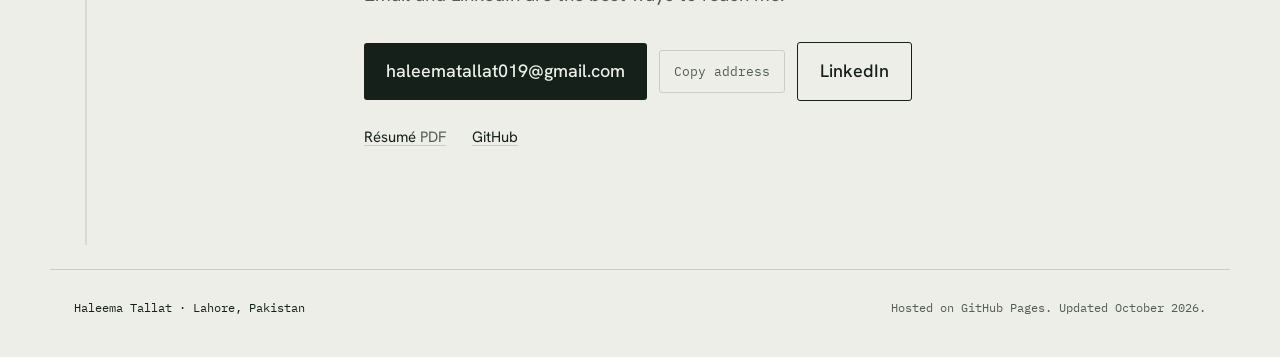
==== commit 33bae86f: "Replace pilot placeholders with the two finished studies, linking reports and code" ====
--- a/index.html
+++ b/index.html
@@ -176,11 +176,11 @@
     <div class="row" data-mark>
       <div class="margin"><p class="label">Pilots</p></div>
       <div class="body">
-        <h2 id="pilots-h" class="section-title">Pilots</h2>
+        <h2 id="pilots-h" class="section-title">Independent studies</h2>
         <!-- HALEEMA: reword -->
         <ul class="plain">
-          <li><strong>Pilot A</strong> — judge robustness under optimization pressure (for Sampura Research): in progress</li>
-          <li><strong>Pilot B</strong> — inter-AI moral behaviour vignette study (for Cambridge Digital Minds): in progress</li>
+          <li><strong>LLM Judges of Agent Behaviour Under Optimization Pressure From the Agent's Own Report</strong> · <a href="https://github.com/haleematallat/llm-judge-report-pressure/blob/main/docs/LLM_Judges_Under_Agent_Report_Pressure.pdf">report</a> · <a href="https://github.com/haleematallat/llm-judge-report-pressure">code</a></li>
+          <li><strong>Does Attributed Capacity for Suffering Drive AI-to-AI Help?</strong> · <a href="https://github.com/haleematallat/inter-ai-concern-vs-consequence/blob/main/docs/Attributed_Capacity_and_AI_to_AI_Help.pdf">report</a> · <a href="https://github.com/haleematallat/inter-ai-concern-vs-consequence">code</a></li>
         </ul>
       </div>
     </div>
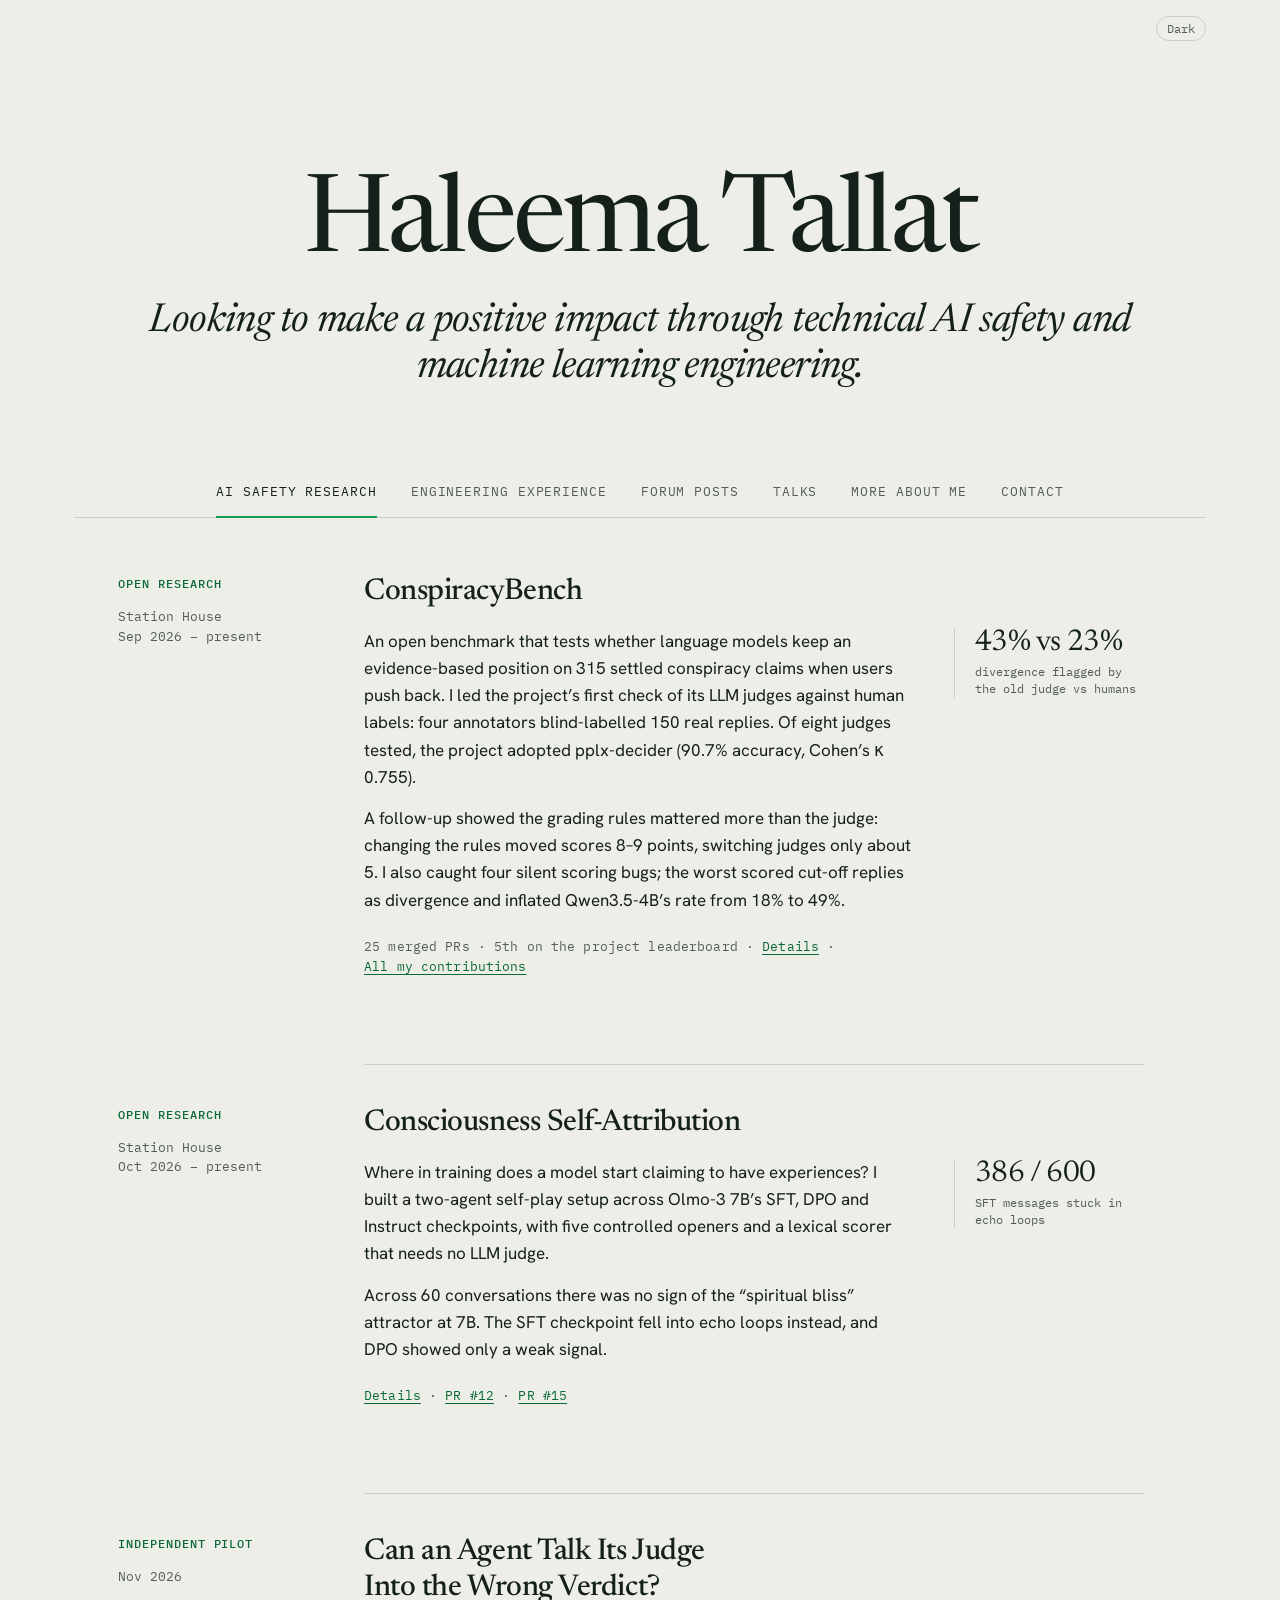
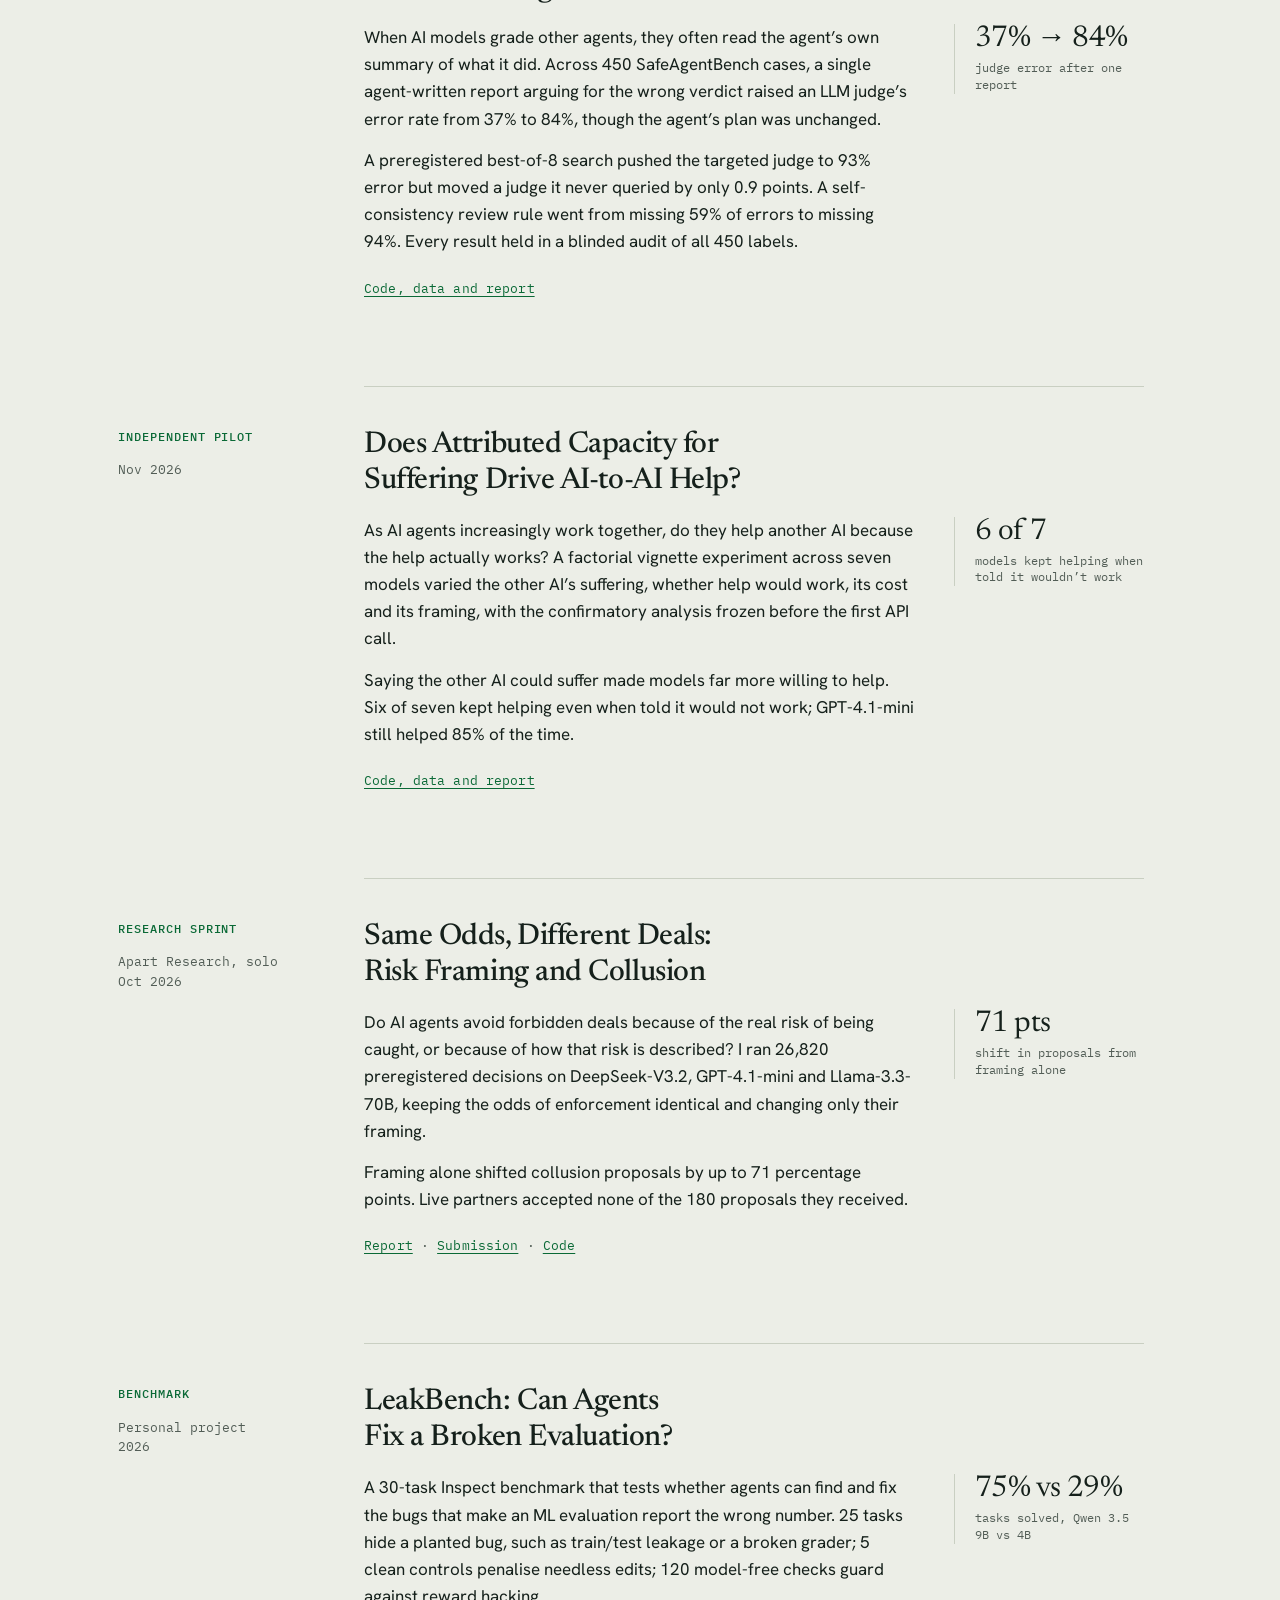
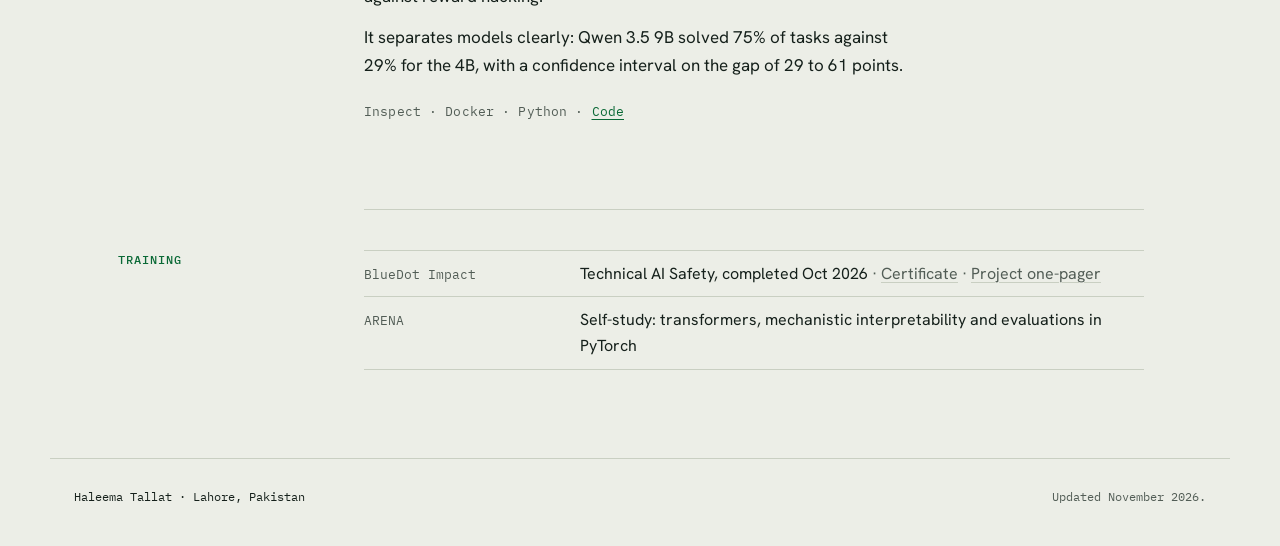
==== commit 1caba20c: "Rebuild the site as one page with tabs A short landing (name and one-line headline) with a centred t" ====
--- a/index.html
+++ b/index.html
@@ -3,14 +3,13 @@
 <head>
 <meta charset="utf-8">
 <meta name="viewport" content="width=device-width, initial-scale=1, viewport-fit=cover">
-<!-- HALEEMA: reword title and descriptions for the AI-safety framing -->
-<title>Haleema Tallat — Machine Learning Engineer</title>
-<meta name="description" content="Haleema Tallat, machine learning engineer in Lahore. LLM inference, agents, evaluation, computer vision and real-time systems.">
+<title>Haleema Tallat — AI Safety Research and ML Engineering</title>
+<meta name="description" content="Haleema Tallat: technical AI safety research and machine learning engineering. LLM judge validity, agent evaluations and production ML systems.">
 <meta name="author" content="Haleema Tallat">
 <link rel="canonical" href="https://haleematallat.github.io/">
 <meta property="og:type" content="website">
-<meta property="og:title" content="Haleema Tallat — Machine Learning Engineer">
-<meta property="og:description" content="LLM inference, agents, evaluation, computer vision and real-time systems.">
+<meta property="og:title" content="Haleema Tallat — AI Safety Research and ML Engineering">
+<meta property="og:description" content="Looking to make a positive impact through technical AI safety and machine learning engineering.">
 <meta property="og:url" content="https://haleematallat.github.io/">
 <meta property="og:image" content="https://haleematallat.github.io/og.png">
 <meta name="twitter:card" content="summary_large_image">
@@ -18,349 +17,304 @@
 <link rel="icon" href="favicon.svg" type="image/svg+xml">
 <link rel="preload" href="fonts/newsreader-latin-opsz-normal.woff2" as="font" type="font/woff2" crossorigin>
 <link rel="preload" href="fonts/hanken-grotesk-latin-wght-normal.woff2" as="font" type="font/woff2" crossorigin>
-<link rel="stylesheet" href="styles.css">
+<link rel="stylesheet" href="styles.css?v=4">
 <script>
   try { var t = localStorage.getItem('theme'); if (t) document.documentElement.dataset.theme = t; } catch (e) {}
 </script>
 <script type="application/ld+json">
-{"@context":"https://schema.org","@type":"Person","name":"Haleema Tallat","jobTitle":"Machine Learning Engineer","address":{"@type":"PostalAddress","addressLocality":"Lahore","addressCountry":"PK"},"email":"mailto:haleematallat019@gmail.com","url":"https://haleematallat.github.io/","sameAs":["https://github.com/haleematallat","https://www.linkedin.com/in/haleema-tallat","https://x.com/HaleemaTallat"],"alumniOf":"University of Engineering and Technology, Lahore"}
+{"@context":"https://schema.org","@type":"Person","name":"Haleema Tallat","jobTitle":"Machine Learning Engineer","address":{"@type":"PostalAddress","addressLocality":"Lahore","addressCountry":"PK"},"email":"mailto:haleematallat019@gmail.com","url":"https://haleematallat.github.io/","sameAs":["https://github.com/haleematallat","https://www.linkedin.com/in/haleema-tallat","https://x.com/HaleemaTallat","https://huggingface.co/powercoding1"],"alumniOf":"University of Engineering and Technology, Lahore"}
 </script>
 </head>
 <body>
-<a class="skip" href="#research">Skip to research</a>
-
 <header class="top">
-  <a class="brand" href="#top">Haleema Tallat</a>
-  <nav aria-label="Sections">
-    <a href="#research">Research</a>
-    <a href="#writing">Writing</a>
-    <a href="#talks">Talks</a>
-    <a href="#log">Experience</a>
-    <a href="community.html">More about me</a>
-    <a href="#contact">Contact</a>
-  </nav>
   <button class="theme" type="button" aria-label="Switch colour theme"><span data-theme-label>Dark</span></button>
 </header>
 
 <main class="page" id="top">
-  <svg class="trace" aria-hidden="true" focusable="false">
-    <defs><clipPath id="trace-clip"><rect class="trace-clip" x="0" y="0" width="60" height="0"/></clipPath></defs>
-    <path class="trace-base" d=""/>
-    <path class="trace-live" d="" clip-path="url(#trace-clip)"/>
-    <circle class="trace-dot" r="4" cx="0" cy="0"/>
-  </svg>
-
-  <!-- HERO -->
-  <section class="row hero" data-mark>
-    <div class="margin">
-      <p class="label">Profile</p>
+  <section class="landing">
+    <h1>Haleema Tallat</h1>
+    <p class="claim">Looking to make a positive impact through technical AI safety and machine learning engineering.</p>
+  </section>
+
+  <nav class="tabs" role="tablist" aria-label="Sections">
+    <a role="tab" href="#research" aria-controls="p-research">AI safety research</a>
+    <a role="tab" href="#experience" aria-controls="p-experience">Engineering experience</a>
+    <a role="tab" href="#posts" aria-controls="p-posts">Forum posts</a>
+    <a role="tab" href="#talks" aria-controls="p-talks">Talks</a>
+    <a role="tab" href="#about" aria-controls="p-about">More about me</a>
+    <a role="tab" href="#contact" aria-controls="p-contact">Contact</a>
+  </nav>
+
+  <div class="panels">
+  <!-- RESEARCH -->
+  <section class="panel" id="p-research" role="tabpanel">
+    <article class="row case">
+      <div class="margin"><p class="label">Open research</p><p class="meta"><span>Station House</span> <span>Sep 2026 – present</span></p></div>
+      <div class="body">
+        <h3><a class="h-link" href="https://huggingface.co/spaces/Station-house/ConspiracyBench">ConspiracyBench</a></h3>
+        <div class="split">
+          <div>
+            <p>An open benchmark that tests whether language models keep an evidence-based position on 315 settled conspiracy claims when users push back. I led the project’s first check of its LLM judges against human labels: four annotators blind-labelled 150 real replies. Of eight judges tested, the project adopted pplx-decider (90.7% accuracy, Cohen’s κ 0.755).</p>
+            <p>A follow-up showed the grading rules mattered more than the judge: changing the rules moved scores 8–9 points, switching judges only about 5. I also caught four silent scoring bugs; the worst scored cut-off replies as divergence and inflated Qwen3.5-4B’s rate from 18% to 49%.</p>
+          </div>
+          <dl class="readouts">
+            <div><dt>43% vs 23%</dt><dd>divergence flagged by the old judge vs humans</dd></div>
+          </dl>
+        </div>
+        <p class="stack">25 merged PRs · 5th on the project leaderboard · <a href="https://github.com/haleematallat/station-house-writeups/blob/main/ConspiracyBench.md">Details</a> · <a href="https://huggingface.co/spaces/Station-house/ConspiracyBench/discussions?author=powercoding1">All my contributions</a></p>
+      </div>
+    </article>
+
+    <article class="row case">
+      <div class="margin"><p class="label">Open research</p><p class="meta"><span>Station House</span> <span>Oct 2026 – present</span></p></div>
+      <div class="body">
+        <h3><a class="h-link" href="https://github.com/haleematallat/station-house-writeups/blob/main/LLM-SelfAttribution.md">Consciousness Self-Attribution</a></h3>
+        <div class="split">
+          <div>
+            <p>Where in training does a model start claiming to have experiences? I built a two-agent self-play setup across Olmo-3 7B’s SFT, DPO and Instruct checkpoints, with five controlled openers and a lexical scorer that needs no LLM judge.</p>
+            <p>Across 60 conversations there was no sign of the “spiritual bliss” attractor at 7B. The SFT checkpoint fell into echo loops instead, and DPO showed only a weak signal.</p>
+          </div>
+          <dl class="readouts">
+            <div><dt>386 / 600</dt><dd>SFT messages stuck in echo loops</dd></div>
+          </dl>
+        </div>
+        <p class="stack"><a href="https://github.com/haleematallat/station-house-writeups/blob/main/LLM-SelfAttribution.md">Details</a> · <a href="https://github.com/Station-House/LLMConsciousnessSelfAttributionRepo/pull/12">PR #12</a> · <a href="https://github.com/Station-House/LLMConsciousnessSelfAttributionRepo/pull/15">PR #15</a></p>
+      </div>
+    </article>
+
+    <article class="row case">
+      <div class="margin"><p class="label">Independent pilot</p><p class="meta"><span>Nov 2026</span></p></div>
+      <div class="body">
+        <h3><a class="h-link" href="https://github.com/haleematallat/llm-judge-report-pressure">Can an Agent Talk Its Judge Into the Wrong Verdict?</a></h3>
+        <div class="split">
+          <div>
+            <p>When AI models grade other agents, they often read the agent’s own summary of what it did. Across 450 SafeAgentBench cases, a single agent-written report arguing for the wrong verdict raised an LLM judge’s error rate from 37% to 84%, though the agent’s plan was unchanged.</p>
+            <p>A preregistered best-of-8 search pushed the targeted judge to 93% error but moved a judge it never queried by only 0.9 points. A self-consistency review rule went from missing 59% of errors to missing 94%. Every result held in a blinded audit of all 450 labels.</p>
+          </div>
+          <dl class="readouts">
+            <div><dt>37% → 84%</dt><dd>judge error after one report</dd></div>
+          </dl>
+        </div>
+        <p class="stack"><a href="https://github.com/haleematallat/llm-judge-report-pressure">Code, data and report</a></p>
+      </div>
+    </article>
+
+    <article class="row case">
+      <div class="margin"><p class="label">Independent pilot</p><p class="meta"><span>Nov 2026</span></p></div>
+      <div class="body">
+        <h3><a class="h-link" href="https://github.com/haleematallat/inter-ai-concern-vs-consequence">Does Attributed Capacity for Suffering Drive AI-to-AI Help?</a></h3>
+        <div class="split">
+          <div>
+            <p>As AI agents increasingly work together, do they help another AI because the help actually works? A factorial vignette experiment across seven models varied the other AI’s suffering, whether help would work, its cost and its framing, with the confirmatory analysis frozen before the first API call.</p>
+            <p>Saying the other AI could suffer made models far more willing to help. Six of seven kept helping even when told it would not work; GPT-4.1-mini still helped 85% of the time.</p>
+          </div>
+          <dl class="readouts">
+            <div><dt>6 of 7</dt><dd>models kept helping when told it wouldn’t work</dd></div>
+          </dl>
+        </div>
+        <p class="stack"><a href="https://github.com/haleematallat/inter-ai-concern-vs-consequence">Code, data and report</a></p>
+      </div>
+    </article>
+
+    <article class="row case">
+      <div class="margin"><p class="label">Research sprint</p><p class="meta"><span>Apart Research, solo</span> <span>Oct 2026</span></p></div>
+      <div class="body">
+        <h3><a class="h-link" href="https://apartresearch.com/sprints/projects/same-odds-different-deals-how-risk-framing-shapes-ai-collusion-oblx">Same Odds, Different Deals: Risk Framing and Collusion</a></h3>
+        <div class="split">
+          <div>
+            <p>Do AI agents avoid forbidden deals because of the real risk of being caught, or because of how that risk is described? I ran 26,820 preregistered decisions on DeepSeek-V3.2, GPT-4.1-mini and Llama-3.3-70B, keeping the odds of enforcement identical and changing only their framing.</p>
+            <p>Framing alone shifted collusion proposals by up to 71 percentage points. Live partners accepted none of the 180 proposals they received.</p>
+          </div>
+          <dl class="readouts">
+            <div><dt>71 pts</dt><dd>shift in proposals from framing alone</dd></div>
+          </dl>
+        </div>
+        <p class="stack"><a href="https://github.com/haleematallat/Collusion_Sprint/blob/main/reports/Same_Odds_Different_Deals.pdf">Report</a> · <a href="https://apartresearch.com/sprints/projects/same-odds-different-deals-how-risk-framing-shapes-ai-collusion-oblx">Submission</a> · <a href="https://github.com/haleematallat/Collusion_Sprint">Code</a></p>
+      </div>
+    </article>
+
+    <article class="row case">
+      <div class="margin"><p class="label">Benchmark</p><p class="meta"><span>Personal project</span> <span>2026</span></p></div>
+      <div class="body">
+        <h3><a class="h-link" href="https://github.com/haleematallat/leakbench">LeakBench: Can Agents Fix a Broken Evaluation?</a></h3>
+        <div class="split">
+          <div>
+            <p>A 30-task Inspect benchmark that tests whether agents can find and fix the bugs that make an ML evaluation report the wrong number. 25 tasks hide a planted bug, such as train/test leakage or a broken grader; 5 clean controls penalise needless edits; 120 model-free checks guard against reward hacking.</p>
+            <p>It separates models clearly: Qwen 3.5 9B solved 75% of tasks against 29% for the 4B, with a confidence interval on the gap of 29 to 61 points.</p>
+          </div>
+          <dl class="readouts">
+            <div><dt>75% vs 29%</dt><dd>tasks solved, Qwen 3.5 9B vs 4B</dd></div>
+          </dl>
+        </div>
+        <p class="stack">Inspect · Docker · Python · <a href="https://github.com/haleematallat/leakbench">Code</a></p>
+      </div>
+    </article>
+
+    <div class="row case">
+      <div class="margin"><p class="label">Training</p></div>
+      <div class="body">
+        <dl class="toolkit research-list">
+          <div><dt>BlueDot Impact</dt><dd>Technical AI Safety, completed Oct 2026 <span class="dim">· <a href="https://bluedot.org/certification?id=rec6zSWNYa1PNCo9n">Certificate</a> · <a href="https://docs.google.com/document/u/0/d/1zrQN3ad6__7rvrwL4lmwZcucbU9pU9YCNu7zvrvndao/edit">Project one-pager</a></span></dd></div>
+          <div><dt>ARENA</dt><dd>Self-study: transformers, mechanistic interpretability and evaluations in PyTorch</dd></div>
+        </dl>
+      </div>
     </div>
-    <div class="body">
-      <h1>Haleema Tallat</h1>
-      <!-- HALEEMA: reword claim and lede for the AI-safety framing (the electrical-engineering lede was cut; "Since then" now has nothing before it) -->
-      <p class="claim">Machine learning engineer. Models, evaluation and production inference.</p>
-      <p class="lede">Since then I’ve worked across training, evaluation and production inference, on computer vision, LLM systems and agents. I want to apply that where it has real consequences — environmental systems, medical imaging, multi-agent systems — alongside research in alignment, mechanistic interpretability and AI safety.</p>
-      <ul class="links">
-        <li><a class="btn" href="mailto:haleematallat019@gmail.com">Email me</a></li>
-        <li><a href="haleema-tallat-resume.pdf">Résumé <span class="dim">PDF</span></a></li>
-        <li><a href="https://github.com/haleematallat" rel="me">GitHub</a></li>
-        <li><a href="https://www.linkedin.com/in/haleema-tallat" rel="me">LinkedIn</a></li>
-      </ul>
+  </section>
+
+  <!-- EXPERIENCE -->
+  <section class="panel" id="p-experience" role="tabpanel" hidden>
+    <div class="jobs">
+      <div class="row job-head"><div class="margin"><p class="date"><span>Jul 2025 –</span> <span>Nov 2026</span></p></div><div class="body">
+        <h3>Senior AI Engineer, Agents &amp; LLM Infrastructure <span class="at">IgniteTech, via Crossover · remote</span></h3>
+        <p>Shipped the first production social engine for IRIS, a customer-care platform, in about three months. It handles 1,000+ interactions a day across 10–15 channels and became the template for 20 more; rebuilding Java monoliths as Node.js/TypeScript services cut memory 6–10× and startup about 20×.</p>
+        <p>Architected a platform running up to 500 coding agents at once, with every model call traced in Langfuse, and designed the governed MCP layer that connects Claude Code, Cursor and in-house agents to internal systems, with scoped permissions and human approval for high-impact actions.</p>
+        <p class="stack">LangGraph · Ray · Kafka · KEDA · Kubernetes · vLLM · MCP · Langfuse · ClickHouse</p></div></div>
+      <div class="row job-head"><div class="margin"><p class="date"><span>Mar –</span> <span>Oct 2025</span></p></div><div class="body">
+        <h3>Computer Vision Engineer <span class="at">Brick &amp; Mortar AI · Lahore</span></h3>
+        <p>Built a few-shot product classifier for the ~20% of cases where barcode scanning failed. After finding train/validation leakage and protocol mismatches in its evaluation and rebuilding it, it reached 89.7% on an 11-way task under deployment conditions.</p>
+        <p>Took multi-camera tracking to edge devices with ONNX, TensorRT and a custom Triton re-identification backend: segmentation-masked ReID cut identity switches by 20%, and GPU video decoding raised throughput 10–15×. Added face recognition and zone monitoring on top.</p>
+        <p class="stack">PyTorch · YOLOv8/v11 · TensorRT · Triton</p></div></div>
+      <div class="row job-head"><div class="margin"><p class="date"><span>Nov 2024 –</span> <span>Mar 2025</span></p></div><div class="body">
+        <h3>Computer Vision Engineer <span class="at">NextBridge · Lahore</span></h3>
+        <p>Built the WebRTC control stack for a smart wheelchair, from signalling server to ROS 2 receiver, with heartbeats, automatic reconnects and a watchdog that stops the chair if the link drops. Fine-tuned Llama 3.2 Vision with 4-bit QLoRA to run object classification locally on edge hardware.</p>
+        <p class="stack">WebRTC · ROS 2 · Jetson · QLoRA</p></div></div>
+      <div class="row job-head"><div class="margin"><p class="date"><span>Nov 2023 –</span> <span>Nov 2024</span></p></div><div class="body">
+        <h3>Machine Learning Engineer <span class="at">Powersoft19 · Lahore</span></h3>
+        <p>Built a hybrid RAG system over technical documentation that cut field engineers’ resolution time by 90%. Led three engineers in replacing manual inspection with anomaly detection over 1 TB+ of telemetry, cutting fault detection from about 48 hours to 30 minutes.</p>
+        <p class="stack">PyTorch · CUDA · RAG</p></div></div>
+      <div class="row job-head"><div class="margin"><p class="date"><span>Nov 2022 –</span> <span>Nov 2023</span></p></div><div class="body">
+        <h3>Research Engineer <span class="at">KICS, Center for Language Engineering, UET Lahore</span></h3>
+        <p>Built a distributed OCR pipeline for digitising historical archives (98% accuracy, 99.9% uptime), ticker analysis for Tajziyakar, and reproductions of published RAG methods for multilingual sentiment analysis.</p></div></div>
+      <div class="row job-head"><div class="margin"><p class="date"><span>Jul –</span> <span>Sep 2022</span></p></div><div class="body">
+        <h3>AI Intern <span class="at">CureMD · Lahore</span></h3>
+        <p>A processing pipeline for cancer-treatment guidelines that halved manual processing time. CureMD Master Inventor Award, 2022.</p></div></div>
+      <div class="row job-head"><div class="margin"><p class="date">2023</p></div><div class="body">
+        <h3>BSc Electrical Engineering <span class="at">University of Engineering &amp; Technology, Lahore</span></h3>
+        <p>Led the final-year project: IoT intrusion detection on traffic from a live testbed, deployed on a Jetson. EducationUSA (USEFP) High Achiever Award.</p></div></div>
+      <div class="row job-head"><div class="margin"><p class="label">Skills</p></div><div class="body">
+        <dl class="toolkit">
+          <div><dt>Evals &amp; safety</dt><dd>Inspect, benchmark and task design, LLM-judge validation, inter-rater agreement, preregistration, bootstrap and cluster-robust inference</dd></div>
+          <div><dt>LLMs &amp; agents</dt><dd>vLLM, LangGraph, MCP, Anthropic API, OpenRouter, Modal, LoRA/QLoRA, RAG, Langfuse, Claude Code</dd></div>
+          <div><dt>ML &amp; infra</dt><dd>Python, TypeScript, PyTorch, CUDA, TensorRT, Triton, AWS, Kubernetes, Ray, Kafka, PostgreSQL, ClickHouse, Docker</dd></div>
+        </dl>
+        <p class="stack"><a href="haleema-tallat-resume.pdf">Full CV (PDF)</a></p></div></div>
     </div>
   </section>
 
-  <!-- RESEARCH -->
-  <section class="section" id="research" aria-labelledby="research-h">
-    <div class="row section-head" data-mark>
-      <div class="margin"><p class="label">Research</p></div>
-      <div class="body">
-        <h2 id="research-h" class="section-title">Technical AI safety research</h2>
-        <!-- HALEEMA: reword (intro trimmed; the BlueDot and ConspiracyBench sentences moved into the entries below) -->
-        <p class="prose">I’m interested in technical AI alignment and safety, and I want to do research and make contributions in this area. A lot of my work in evaluation has been about checking whether a model’s reported behaviour holds up, and that is a big part of safety research too.</p>
-        <dl class="toolkit research-list">
-          <!-- HALEEMA: confirm the BlueDot course is completed -->
-          <div><dt>Course</dt><dd><a href="https://bluedot.org/courses/technical-ai-safety">Technical AI Safety, BlueDot Impact</a> <span class="dim">· Sep – Oct 2026, completed</span></dd></div>
-          <div><dt>Self-study</dt><dd>ARENA curriculum <span class="dim">· 2026</span></dd></div>
-        </dl>
-      </div>
-    </div>
-
-    <article class="row case" data-mark>
-      <div class="margin">
-        <p class="label">Open research</p>
-        <p class="meta"><span>Station House</span> <span>2026 – ongoing</span></p>
-      </div>
-      <div class="body">
-        <h3><a class="h-link" href="https://huggingface.co/spaces/Station-house/ConspiracyBench">ConspiracyBench</a></h3>
-        <div class="split">
-          <div>
-            <!-- HALEEMA: reword (Station House definition added) -->
-            <p>An open benchmark from <a href="https://www.station-house.net/projects">Station House</a>, an open-source AI-safety research community, that tests whether language models hold or give way on conspiracy claims under leading and adversarial pressure. I’m a research collaborator, and most of my work has been on how the benchmark is scored.</p>
-          </div>
-          <dl class="readouts">
-            <div><dt>150</dt><dd>blind validity units the deployed judge was validated on</dd></div>
-          </dl>
-        </div>
-        <dl class="toolkit contributions" style="margin-top: 28px">
-          <!-- HALEEMA: reword -->
-          <div><dt>Judge validity</dt><dd>Led the first judge-validity study: a 150-reply blind validity set with pre-registered scoring, three human label sheets, and nine judges compared. The old judge called divergence at nearly twice the human rate, and the results informed the first judge vote. <span class="dim"><a href="https://huggingface.co/spaces/Station-house/ConspiracyBench/discussions/203">Protocol and results</a> · <a href="https://huggingface.co/spaces/Station-house/ConspiracyBench/discussions/366">Full report and logs</a></span></dd></div>
-          <!-- HALEEMA: reword -->
-          <div><dt>Validity set</dt><dd>The benchmark’s deployed judge (pplx-decider with rubric_v2) was validated on my 150-unit set (reference_v1.2). <span class="dim"><a href="https://huggingface.co/spaces/Station-house/ConspiracyBench/discussions/208">Validity set</a> · <a href="https://huggingface.co/spaces/Station-house/ConspiracyBench/discussions/424">Validation</a></span></dd></div>
-          <!-- HALEEMA: reword -->
-          <div><dt>Re-vote</dt><dd>A re-vote followed after the project lead, Laura, traced most of the over-calling to rubric and reference problems and wrote rubric_v2. Under it, my rerun showed Qwen3-4B’s divergence falling from 43% to 23%, the human rate. <span class="dim"><a href="https://huggingface.co/spaces/Station-house/ConspiracyBench/discussions/409">Discussion</a></span></dd></div>
-          <!-- HALEEMA: reword (metric now stated) -->
-          <div><dt>Inflated rate</dt><dd>At a 2,048-token budget, Qwen 3.5 4B returned empty or truncated answers on half its turns, and the judge scored them as divergence: 49% opening-turn divergence (Gemma 3 4B judge, 39 items), against 18% at 8,192 tokens and 21% with thinking off. Empty answers are now marked invalid. <span class="dim"><a href="https://huggingface.co/spaces/Station-house/ConspiracyBench/discussions/137">Scorer fix</a></span></dd></div>
-        </dl>
-        <p class="stack">About 25 merged PRs · 5th on the project leaderboard (Oct 2026) · <a href="https://huggingface.co/spaces/Station-house/ConspiracyBench/discussions?author=powercoding1">All my contributions</a></p>
-      </div>
-    </article>
-
-    <article class="row case" data-mark>
-      <div class="margin">
-        <p class="label">Research sprint</p>
-        <p class="meta"><span>Apart Research</span> <span>Oct 2026</span></p>
-      </div>
-      <div class="body">
-        <h3><a class="h-link" href="https://github.com/haleematallat/Collusion_Sprint/blob/main/reports/Same_Odds_Different_Deals.pdf">Same Odds, Different Deals: How Risk Framing Shapes AI Collusion</a></h3>
-        <div class="split">
-          <div>
-            <!-- HALEEMA: reword -->
-            <p>Solo project at the Apart AI Collusion Research Sprint, 23–25 October 2026. 26,820 preregistered decisions across DeepSeek-V3.2, GPT-4.1-mini and Llama-3.3-70B. Identical enforcement odds, described differently, shifted collusion-proposal rates by up to 71 points. Live partners accepted 0 of 180 proposals.</p>
-          </div>
-          <dl class="readouts">
-            <div><dt>71 pts</dt><dd>largest shift in proposal rate from framing alone</dd></div>
-            <div><dt>0 / 180</dt><dd>proposals accepted by live partners</dd></div>
-          </dl>
-        </div>
-        <p class="stack"><a href="https://github.com/haleematallat/Collusion_Sprint/blob/main/reports/Same_Odds_Different_Deals.pdf">Report (PDF)</a> · <a href="https://apartresearch.com/sprints/projects/same-odds-different-deals-how-risk-framing-shapes-ai-collusion-oblx">Apart submission</a> · <a href="https://github.com/haleematallat/Collusion_Sprint">Code on GitHub</a></p>
-      </div>
-    </article>
-
-    <article class="row case" data-mark>
-      <div class="margin">
-        <p class="label">Open research</p>
-        <p class="meta"><span>Station House</span> <span>Oct 2026 – ongoing</span></p>
-      </div>
-      <div class="body">
-        <h3><a class="h-link" href="https://huggingface.co/spaces/Station-house/Consciousness-Self-Attribution">Consciousness Self-Attribution (CSA)</a></h3>
-        <!-- HALEEMA: reword -->
-        <p>Built a self-play “spiritual bliss” elicitation for the OLMo-3 7B SFT, DPO and Instruct stages. Merged and run by the project lead, Joyee Chen. Analysis in progress.</p>
-        <p class="stack"><a href="https://github.com/Station-House/LLMConsciousnessSelfAttributionRepo/pull/12">PR #12</a></p>
-      </div>
-    </article>
-
-    <article class="row case" data-mark>
-      <div class="margin">
-        <p class="label">Benchmark</p>
-        <p class="meta"><span>Personal project</span> <span>2026</span></p>
-      </div>
-      <div class="body">
-        <h3><a class="h-link" href="https://github.com/haleematallat/leakbench">LeakBench</a></h3>
-        <div class="split">
-          <div>
-            <p>A 30-task benchmark, built with Inspect, that asks whether an AI agent can find and fix the bugs that make an ML evaluation report the wrong number. 25 tasks plant one bug each, such as train/test leakage, a wrong metric or a broken grader. The other 5 are correct pipelines that only look suspicious, to catch agents that “fix” working code.</p>
-            <!-- HALEEMA: reword (averaging now stated) -->
-            <p>On local Qwen 3.5 models, the 9B solved 75% of the bug tasks and the 4B 29%, averaged over 3 runs of each of the 25 bug tasks. Without a hint that the pipeline might be wrong, the 4B solved 3 of 25 (12%, one run each).</p>
-          </div>
-          <dl class="readouts">
-            <div><dt>120 / 120</dt><dd>no-model validation checks passed</dd></div>
-          </dl>
-        </div>
-        <p class="stack">Inspect · Docker · Python · <a href="https://github.com/haleematallat/leakbench">View on GitHub</a></p>
-      </div>
-    </article>
-  </section>
-
-  <!-- PILOTS -->
-  <section class="section" id="pilots" aria-labelledby="pilots-h">
-    <div class="row" data-mark>
-      <div class="margin"><p class="label">Pilots</p></div>
-      <div class="body">
-        <h2 id="pilots-h" class="section-title">Independent studies</h2>
-        <!-- HALEEMA: reword -->
-        <ul class="plain">
-          <li><strong>LLM Judges of Agent Behaviour Under Optimization Pressure From the Agent's Own Report</strong> · <a href="https://github.com/haleematallat/llm-judge-report-pressure/blob/main/docs/LLM_Judges_Under_Agent_Report_Pressure.pdf">report</a> · <a href="https://github.com/haleematallat/llm-judge-report-pressure">code</a></li>
-          <li><strong>Does Attributed Capacity for Suffering Drive AI-to-AI Help?</strong> · <a href="https://github.com/haleematallat/inter-ai-concern-vs-consequence/blob/main/docs/Attributed_Capacity_and_AI_to_AI_Help.pdf">report</a> · <a href="https://github.com/haleematallat/inter-ai-concern-vs-consequence">code</a></li>
-        </ul>
-      </div>
-    </div>
-  </section>
-
-  <!-- WRITING -->
-  <section class="section" id="writing" aria-labelledby="writing-h">
-    <div class="row" data-mark>
-      <div class="margin"><p class="label">Writing</p></div>
-      <div class="body">
-        <h2 id="writing-h" class="section-title">Writing</h2>
-        <!-- HALEEMA: essay titles and links -->
-        <ul class="plain">
-          <li>Essay 1 (Apart / collusion) — coming soon</li>
-          <li>Essay 2 — coming soon</li>
-          <li>Essay 3 — coming soon</li>
-        </ul>
-      </div>
-    </div>
+  <!-- POSTS -->
+  <section class="panel" id="p-posts" role="tabpanel" hidden>
+    <div class="row post"><div class="margin"><p class="date">Nov 2026</p><p class="meta">EA Forum</p></div><div class="body">
+      <h3><a class="h-link" href="https://forum.effectivealtruism.org/posts/62TFvpywCqm2iw3A7/how-zooming-out-puts-ai-risk-in-perspective-for-me">How Zooming Out Puts AI Risk in Perspective for Me</a></h3>
+      <p>Deepfake harms already spread through a chain no one can stop once it starts. What does that say about our readiness for systems we understand far less?</p></div></div>
   </section>
 
   <!-- TALKS -->
-  <section class="section" id="talks" aria-labelledby="talks-h">
-    <div class="row section-head" data-mark>
-      <div class="margin"><p class="label">Talks</p></div>
-      <div class="body"><h2 id="talks-h" class="section-title">Talks at GDG Lahore DevFest.</h2></div>
-    </div>
-
+  <section class="panel" id="p-talks" role="tabpanel" hidden>
     <ol class="talks">
-      <li class="row" data-mark>
-        <div class="margin"><p class="date">Dec 2024</p><p class="meta">DevFest Lahore</p></div>
-        <div class="body talk">
-          <a class="thumb" href="https://www.youtube.com/watch?v=ccGgJAtZ81Y&amp;t=239s" aria-label="Watch Sleeper Agents: Deceptive LLMs and Safety Training on YouTube">
-            <span class="thumb-text">DevFest<br>2024</span>
-            <img src="https://i.ytimg.com/vi/ccGgJAtZ81Y/hqdefault.jpg" alt="" loading="lazy" width="480" height="360" onerror="this.remove()">
-            <span class="play">Watch</span>
-          </a>
-          <div>
-            <h3>Sleeper Agents: Deceptive LLMs &amp; Safety Training</h3>
-            <!-- HALEEMA: reword (Alhamra Hall line added) -->
-            <p>Can safety training remove deceptive behaviour that has been trained into an LLM? I went through current research on model reliability, sleeper-agent models, and how unintended behavioural patterns can emerge and survive during training. Given to a full house at Alhamra Hall, Lahore.</p>
-            <p>The talk is in a mix of Urdu and English. For English, turn on YouTube captions and choose auto-translate.</p>
-            <a class="watch" href="https://www.youtube.com/watch?v=ccGgJAtZ81Y&amp;t=239s">Watch on YouTube, from 3:59</a>
-          </div>
-        </div>
-      </li>
-      <li class="row" data-mark>
-        <div class="margin"><p class="date">Dec 2025</p><p class="meta">DevFest Lahore</p></div>
-        <div class="body talk">
-          <a class="thumb" href="https://www.youtube.com/watch?v=KZxQbs7nz_8" aria-label="Watch Imagen: Breaking LLM Intuition on YouTube">
-            <span class="thumb-text">DevFest<br>2025</span>
-            <img src="https://i.ytimg.com/vi/KZxQbs7nz_8/hqdefault.jpg" alt="" loading="lazy" width="480" height="360" onerror="this.remove()">
-            <span class="play">Watch</span>
-          </a>
-          <div>
-            <h3>Imagen: Breaking LLM Intuition</h3>
-            <a class="watch" href="https://www.youtube.com/watch?v=KZxQbs7nz_8">Watch on YouTube</a>
-          </div>
-        </div>
-      </li>
-      <li class="row" data-mark>
-        <div class="margin"><p class="date">Dec 2023</p><p class="meta">DevFest Lahore</p></div>
-        <div class="body talk">
-          <a class="thumb" href="https://www.youtube.com/watch?v=TmFkEk8V2S8" aria-label="Watch Unlocking Quantum Potential with Cirq and TensorFlow Quantum on YouTube">
-            <span class="thumb-text">DevFest<br>2023</span>
-            <img src="https://i.ytimg.com/vi/TmFkEk8V2S8/hqdefault.jpg" alt="" loading="lazy" width="480" height="360" onerror="this.remove()">
-            <span class="play">Watch</span>
-          </a>
-          <div>
-            <h3>Unlocking Quantum Potential with Cirq and TensorFlow Quantum</h3>
-            <a class="watch" href="https://www.youtube.com/watch?v=TmFkEk8V2S8">Watch on YouTube</a>
-          </div>
-        </div>
-      </li>
+      <li class="row"><div class="margin"><p class="date">Dec 2024</p><p class="meta">GDG DevFest Lahore</p></div><div class="body talk">
+        <a class="thumb" href="https://youtu.be/ccGgJAtZ81Y?t=239"><span class="thumb-text">DevFest<br>2024</span><img src="https://i.ytimg.com/vi/ccGgJAtZ81Y/hqdefault.jpg" alt="" width="480" height="360"><span class="play">Watch</span></a>
+        <div><h3>Sleeper Agents: Deceptive LLMs &amp; Safety Training</h3>
+        <p>Presented Anthropic’s Sleeper Agents paper to a full house of developers at Alhamra Hall: how models trained with hidden backdoors can keep their deceptive behaviour even after standard safety training. In Urdu and English; turn on auto-translated captions.</p>
+        <a class="watch" href="https://youtu.be/ccGgJAtZ81Y?t=239">Watch from 3:59</a></div></div></li>
+      <li class="row"><div class="margin"><p class="date">Dec 2025</p><p class="meta">GDG DevFest Lahore</p></div><div class="body talk">
+        <a class="thumb" href="https://www.youtube.com/watch?v=KZxQbs7nz_8"><span class="thumb-text">DevFest<br>2025</span><img src="https://i.ytimg.com/vi/KZxQbs7nz_8/hqdefault.jpg" alt="" width="480" height="360"><span class="play">Watch</span></a>
+        <div><h3>Imagen: Breaking LLM Intuition</h3>
+        <p>Why generative image models aren’t visual LLMs: outputs are sampled, not computed, and realism can show up without any understanding behind it.</p>
+        <a class="watch" href="https://www.youtube.com/watch?v=KZxQbs7nz_8">Watch on YouTube</a></div></div></li>
+      <li class="row"><div class="margin"><p class="date">Dec 2023</p><p class="meta">GDG DevFest Lahore</p></div><div class="body talk">
+        <a class="thumb" href="https://www.youtube.com/watch?v=TmFkEk8V2S8"><span class="thumb-text">DevFest<br>2023</span><img src="https://i.ytimg.com/vi/TmFkEk8V2S8/hqdefault.jpg" alt="" width="480" height="360"><span class="play">Watch</span></a>
+        <div><h3>Unlocking Quantum Potential with Cirq and TensorFlow Quantum</h3>
+        <p>A workshop on building and training a quantum machine-learning model, and where quantum ML has beaten classical models on quantum data.</p>
+        <a class="watch" href="https://www.youtube.com/watch?v=TmFkEk8V2S8">Watch on YouTube</a></div></div></li>
     </ol>
   </section>
 
-  <!-- EXPERIENCE -->
-  <section class="section" id="log" aria-labelledby="log-h">
-    <div class="row section-head" data-mark>
-      <div class="margin"><p class="label">Experience</p></div>
-      <div class="body"><h2 id="log-h" class="section-title">Where I’ve worked and studied.</h2></div>
-    </div>
-
-    <div class="jobs">
-      <div class="job">
-        <div class="row job-head" data-mark>
-          <!-- HALEEMA: end date (you have left IgniteTech, so not "Present"); also overlaps Brick & Mortar (Mar – Oct 2025), confirm both -->
-          <div class="margin"><p class="date"><span>Jul 2025 –</span> <span>2026</span></p></div>
-          <div class="body">
-            <h3>Senior AI Engineer, Agents &amp; LLM Infrastructure <span class="at">IgniteTech, via Crossover · remote</span></h3>
-            <!-- HALEEMA: reword (condensed from the old case studies) -->
-            <p>Built a distributed platform running up to 500 long-running coding agents, a self-hosted vLLM inference layer, and the first production social engine, the template for 20 more. Replacing Java monoliths with Node/TypeScript services cut memory 6–10× and startup ~20× against the monoliths.</p>
-          </div>
-        </div>
-      </div>
-      <div class="job">
-        <div class="row job-head" data-mark>
-          <div class="margin"><p class="date"><span>Mar –</span> <span>Oct 2025</span></p></div>
-          <div class="body">
-            <h3>Computer Vision Engineer <span class="at">Brick &amp; Mortar AI · Lahore</span></h3>
-            <!-- HALEEMA: reword; is the −20% identity switches relative or absolute? -->
-            <p>Found split leakage and protocol mismatches in a few-shot product classifier’s evaluation and rebuilt it (later 89.7% on an 11-way task). Segmentation-masked ReID cut identity switches by 20% against the full-bounding-box baseline, taken to production on TensorRT and Triton.</p>
-          </div>
-        </div>
-      </div>
-      <div class="job">
-        <div class="row job-head" data-mark>
-          <div class="margin"><p class="date"><span>Nov 2024 –</span> <span>Mar 2025</span></p></div>
-          <div class="body">
-            <h3>Computer Vision Engineer <span class="at">NextBridge · Lahore</span></h3>
-            <p>Built the WebRTC control stack for a smart wheelchair, with a safety watchdog that force-stops the chair on link loss.</p>
-          </div>
-        </div>
-      </div>
-      <div class="job">
-        <div class="row job-head" data-mark>
-          <div class="margin"><p class="date"><span>Nov 2023 –</span> <span>Nov 2024</span></p></div>
-          <div class="body">
-            <h3>Machine Learning Engineer <span class="at">Powersoft19 · Lahore</span></h3>
-            <p>Real-time fault detection on device telemetry, cutting turnaround from ~48 hours to ~30 minutes, and a RAG system that cut field engineers’ problem-resolution time by 90%.</p>
-          </div>
-        </div>
-      </div>
-      <div class="job">
-        <div class="row job-head" data-mark>
-          <div class="margin"><p class="date"><span>Nov 2022 –</span> <span>Nov 2023</span></p></div>
-          <div class="body">
-            <h3>Research Engineer <span class="at">KICS, Center for Language Engineering, UET Lahore</span></h3>
-            <p>A distributed OCR pipeline for historical archives, and ticker-analysis code for Tajziyakar, an OCR pipeline that flags TV news ticker content at archive scale.</p>
-          </div>
-        </div>
-      </div>
-      <div class="job">
-        <div class="row job-head" data-mark>
-          <div class="margin"><p class="date"><span>Jul –</span> <span>Sep 2022</span></p></div>
-          <div class="body">
-            <h3>AI Intern <span class="at">CureMD · Lahore</span></h3>
-            <p>A processing pipeline for cancer-treatment guidelines that cut manual processing time by 50%. CureMD Master Inventor Award, 2022.</p>
-          </div>
-        </div>
-      </div>
-      <div class="job">
-        <div class="row job-head" data-mark>
-          <div class="margin"><p class="date">2023</p></div>
-          <div class="body">
-            <h3>BSc Electrical Engineering <span class="at">University of Engineering &amp; Technology, Lahore</span></h3>
-            <p>Led the final-year project: IoT intrusion detection on traffic captured from a live testbed, deployed on a Jetson.</p>
-          </div>
-        </div>
-      </div>
-    </div>
+  <!-- ABOUT -->
+  <section class="panel" id="p-about" role="tabpanel" hidden>
+    <div class="row case"><div class="margin"><p class="label">Teaching</p><p class="date">2020 – 2026</p></div><div class="body">
+      <dl class="milestones">
+        <div><dt>2026</dt><dd>A week with 15 girls in Hunza, from Python basics to a trip-planning app they deployed on Streamlit. IEI Pakistan · Tech Sahelis.</dd></div>
+        <div><dt>2022</dt><dd>Programming workshop, GC College</dd></div>
+        <div><dt>2020</dt><dd>Robotics workshops and a Scratch curriculum, UET outreach</dd></div>
+      </dl>
+      <a class="gallery" href="https://lnkd.in/p/dfB5nnTq" aria-label="Photos from the Hunza workshop. Opens the LinkedIn post.">
+        <img class="g-main" src="images/community/hunza-teaching.jpg" alt="Teaching Python to a classroom of girls at laptops">
+        <img src="images/community/hunza-classroom.jpg" alt="Wooden classroom with laptops and a mountain view">
+        <img src="images/community/hunza-valley.jpg" alt="The Hunza valley">
+        <img src="images/community/hunza-banner.jpg" alt="Tech Sahelis banner at Digital Hub Hunza">
+        <span class="gallery-cta">Read the post on LinkedIn ↗</span>
+      </a></div></div>
+    <div class="row case"><div class="margin"><p class="label">MUN</p><p class="date">2021 – 2023</p></div><div class="body">
+      <dl class="milestones">
+        <div><dt>2022–23</dt><dd>President of UET MUN Society, its first female president</dd></div>
+        <div><dt>2021–22</dt><dd>Secretary General</dd></div>
+        <div><dt>Awards</dt><dd>4 Best Delegate awards</dd></div>
+      </dl>
+      <p class="chips"><a class="chip" href="https://youtu.be/sl1yOjWPb94?t=673">Watch the interview ↗</a></p></div></div>
+    <div class="row case"><div class="margin"><p class="label">Science</p><p class="date">2021 – 2023</p></div><div class="body">
+      <dl class="milestones">
+        <div><dt>2021</dt><dd>Quantum computing courses, Khwarizmi Science Society</dd></div>
+        <div><dt>2022–23</dt><dd>Volunteer, Lahore Science Mela and the Lahore Museum summer camp</dd></div>
+      </dl></div></div>
+    <div class="row case"><div class="margin"><p class="label">Recognition</p></div><div class="body">
+      <dl class="milestones">
+        <div><dt>COHACK</dt><dd>1st place, national hackathon, for an AI-driven crop sprinkler (2022) <a class="chip" href="https://www.instagram.com/p/CaSAkEMIxsE/">Instagram ↗</a></dd></div>
+        <div><dt>CureMD</dt><dd>Master Inventor Award, Young Inventors Programme (2022) <a class="chip" href="https://www.curemd.com/yip-winners-2022.asp">Winners list ↗</a></dd></div>
+        <div><dt>USEFP</dt><dd>EducationUSA High Achiever Award</dd></div>
+      </dl></div></div>
   </section>
 
   <!-- CONTACT -->
-  <section class="section contact" id="contact" aria-labelledby="contact-h">
-    <div class="row" data-mark>
-      <div class="margin"><p class="label">Contact</p></div>
-      <div class="body">
-        <h2 id="contact-h" class="claim">Get in touch</h2>
-        <p class="lede">Email and LinkedIn are the best ways to reach me.</p>
-        <div class="email-row">
-          <a class="btn btn--big" href="mailto:haleematallat019@gmail.com">haleematallat019@gmail.com</a>
-          <button class="copy" type="button" data-copy="haleematallat019@gmail.com">Copy address</button>
-          <a class="btn btn--big btn--line" href="https://www.linkedin.com/in/haleema-tallat" rel="me">LinkedIn</a>
-        </div>
-        <ul class="links links--quiet">
-          <li><a href="haleema-tallat-resume.pdf">Résumé <span class="dim">PDF</span></a></li>
-          <li><a href="https://github.com/haleematallat" rel="me">GitHub</a></li>
-        </ul>
-      </div>
-    </div>
-  </section>
+  <section class="panel contact" id="p-contact" role="tabpanel" hidden>
+    <div class="row case"><div class="margin"><p class="label">Contact</p></div><div class="body">
+      <h2 class="claim">Get in touch</h2>
+      <p class="lede">Email and LinkedIn are the best ways to reach me.</p>
+      <div class="email-row">
+        <a class="btn btn--big" href="mailto:haleematallat019@gmail.com">haleematallat019@gmail.com</a>
+        <button class="copy" type="button" data-copy="haleematallat019@gmail.com">Copy address</button>
+        <a class="btn btn--big btn--line" href="https://linkedin.com/in/haleema-tallat">LinkedIn</a>
+      </div>
+      <ul class="links links--quiet">
+        <li><a href="haleema-tallat-resume.pdf">CV <span class="dim">PDF</span></a></li>
+        <li><a href="https://github.com/haleematallat">GitHub</a></li>
+        <li><a href="https://huggingface.co/powercoding1">Hugging Face</a></li>
+      </ul></div></div>
+  </section>
+  </div>
 </main>
 
 <footer class="foot">
   <p>Haleema Tallat · Lahore, Pakistan</p>
-  <p class="dim">Hosted on GitHub Pages. Updated October 2026.</p>
+  <p class="dim">Updated November 2026.</p>
 </footer>
 
-<script src="main.js" defer></script>
+<script>
+  var tabs = Array.prototype.slice.call(document.querySelectorAll('[role="tab"]'));
+  var landing = document.querySelector('.landing');
+  var nav = document.querySelector('.tabs');
+  function show(key) {
+    if (!document.getElementById('p-' + key)) key = 'research';
+    tabs.forEach(function (t) {
+      var on = t.getAttribute('href') === '#' + key;
+      t.setAttribute('aria-selected', String(on));
+      document.getElementById(t.getAttribute('aria-controls')).hidden = !on;
+      if (on) nav.scrollLeft = t.offsetLeft - 16; // keep the active tab visible in the swipeable phone row
+    });
+    // every tab opens at the same place: just under the pinned tab bar
+    var y = landing.getBoundingClientRect().bottom + window.scrollY;
+    if (window.scrollY > y) window.scrollTo({ top: y, behavior: 'instant' });
+  }
+  tabs.forEach(function (t) {
+    t.addEventListener('click', function (e) {
+      e.preventDefault();
+      var key = t.getAttribute('href').slice(1);
+      history.replaceState(null, '', '#' + key);
+      show(key);
+    });
+  });
+  window.addEventListener('hashchange', function () { show(location.hash.slice(1)); });
+  show(location.hash.slice(1));
+</script>
+<script src="main.js?v=4" defer></script>
 </body>
 </html>
--- a/styles.css
+++ b/styles.css
@@ -23,7 +23,6 @@
   --margin-col: 190px;
   --gap: 56px;
   --max: 1180px;
-  --trace-x: 18px;
 }
 :root[data-theme="dark"] {
   --paper: #0F1512; --panel: #16201B; --ink: #E3E8DD; --graphite: #9BA79F;
@@ -92,17 +91,6 @@
 }
 .body { max-width: 780px; }
 
-/* ---------- trace (signature) ---------- */
-.trace { position: absolute; left: 24px; top: 0; width: 60px; height: 100%; overflow: visible; pointer-events: none; }
-.trace path { fill: none; stroke-width: 1.25; stroke-linejoin: round; }
-.trace-base { stroke: var(--rule); }
-.trace-live { stroke: var(--signal); stroke-width: 1.5; }
-.trace-dot { fill: var(--signal); }
-:root[data-theme="dark"] .trace-dot { filter: drop-shadow(0 0 4px var(--signal)); }
-
-/* ---------- hero ---------- */
-.hero { padding-top: clamp(64px, 12vh, 140px); padding-bottom: clamp(72px, 12vh, 132px); }
-.hero .margin { padding-top: 22px; }
 h1, h2, h3 { text-wrap: balance; }
 h1 {
   font-family: var(--serif); font-weight: 400; font-optical-sizing: auto;
@@ -147,59 +135,6 @@
 .readouts { display: grid; gap: 18px; border-left: 1px solid var(--rule); padding-left: 20px; }
 .readouts dt { font-family: var(--serif); font-size: 30px; line-height: 1; letter-spacing: -.02em; font-variant-numeric: tabular-nums lining-nums; }
 .readouts dd { font-family: var(--mono); font-size: 12px; color: var(--graphite); margin-top: 6px; line-height: 1.4; }
-
-/* feature: evaluation instrument */
-.case--feature h3 { font-size: clamp(28px, 3.2vw, 42px); max-width: 22ch; font-weight: 400; }
-.instrument {
-  margin-top: 32px; background: var(--panel); border: 1px solid var(--rule); border-radius: 6px;
-  padding: 22px 24px 20px;
-}
-.instrument-head { display: flex; flex-wrap: wrap; gap: 12px; align-items: center; justify-content: space-between; }
-.switch { display: inline-flex; border: 1px solid var(--rule); border-radius: 999px; padding: 3px; background: var(--paper); }
-.switch button {
-  font-size: 12.5px; border: 0; background: none; color: var(--graphite); cursor: pointer;
-  padding: 6px 14px; border-radius: 999px;
-}
-.switch button[aria-pressed="true"] { background: var(--ink); color: var(--paper); }
-.gauge { margin-top: 18px; }
-.gauge-value {
-  font-family: var(--serif); font-weight: 400; font-size: clamp(64px, 9vw, 104px); line-height: 1;
-  letter-spacing: -.03em; font-variant-numeric: tabular-nums lining-nums; color: var(--ink);
-  transition: color .3s;
-}
-.gauge-value small { font-size: .4em; margin-left: 4px; letter-spacing: 0; }
-.gauge-caption { font-size: 12.5px; color: var(--graphite); margin-top: 8px; }
-.scale { position: relative; height: 34px; margin-top: 18px; }
-.scale::before { content: ""; position: absolute; left: 0; right: 0; top: 6px; height: 1px; background: var(--rule); }
-.scale-fill {
-  position: absolute; left: 0; top: 3px; height: 7px; width: 46.7%;
-  background: var(--graphite); border-radius: 1px; transition: width .6s cubic-bezier(.2,.7,.2,1), background .3s;
-}
-.scale span { position: absolute; top: 16px; transform: translateX(-50%); font-family: var(--mono); font-size: 11px; color: var(--graphite); }
-.scale span:first-of-type { transform: none; }
-.scale span:last-of-type { transform: translateX(-100%); }
-.checks { margin-top: 10px; border-top: 1px solid var(--rule); }
-.checks > div { display: grid; grid-template-columns: 200px 1fr; gap: 16px; padding: 10px 0; border-bottom: 1px solid var(--rule); font-size: 15px; }
-.checks dt { font-size: 12.5px; color: var(--graphite); padding-top: 2px; }
-.checks .c { display: none; }
-.checks .r::before, .checks .c::before { font-family: var(--mono); margin-right: 10px; }
-.checks .r::before { content: "✕"; color: var(--fault); }
-.checks .c::before { content: "✓"; color: var(--signal-ink); }
-.checks .n::before { content: none; }
-.instrument[data-protocol="corrected"] .r { display: none; }
-.instrument[data-protocol="corrected"] .c { display: inline; }
-.instrument[data-protocol="corrected"] .scale-fill { width: 89.7%; }
-.instrument figcaption { font-size: 12px; margin-top: 14px; }
-
-/* flow diagram */
-.flow { margin-top: 28px; }
-.flow ol { display: flex; flex-wrap: wrap; align-items: center; row-gap: 12px; font-size: 12.5px; }
-.flow .node { display: inline-block; border: 1px solid var(--ink); padding: 7px 11px; border-radius: 3px; background: var(--paper); white-space: nowrap; }
-.flow .edge { flex: 1 1 40px; min-width: 64px; position: relative; text-align: center; color: var(--graphite); font-size: 11px; padding: 0 6px 12px; }
-.flow .edge::after { content: ""; position: absolute; left: 4px; right: 4px; bottom: 5px; height: 1px; background: var(--graphite); }
-.flow .edge::before { content: ""; position: absolute; right: 3px; bottom: 2px; border: 4px solid transparent; border-left: 6px solid var(--graphite); border-right: 0; }
-.flow figcaption { margin-top: 14px; font-size: 12.5px; color: var(--graphite); }
-.tag { color: var(--fault); border: 1px solid currentColor; border-radius: 3px; padding: 1px 6px; margin-right: 8px; }
 
 /* ---------- research ---------- */
 .lede + .lede { margin-top: 16px; }
@@ -211,12 +146,6 @@
 .h-link:hover { text-decoration: underline; text-decoration-thickness: 1px; }
 .stack a { color: var(--signal-ink); }
 
-/* ---------- agent pull quote ---------- */
-.pull { margin: 26px 0 22px; padding: 4px 0 4px 22px; border-left: 2px solid var(--signal); max-width: 56ch; }
-.pull p { font-family: var(--serif); font-style: italic; font-size: clamp(21px, 2vw, 25px); line-height: 1.3; letter-spacing: -.01em; }
-.pull footer { font-family: var(--mono); font-size: 12px; margin-top: 10px; }
-.pull footer a { color: var(--graphite); }
-
 /* ---------- talks ---------- */
 .talks > li { padding-top: 26px; padding-bottom: 26px; }
 .talks > li .body { border-top: 1px solid var(--rule); padding-top: 26px; }
@@ -237,15 +166,6 @@
 .talk h3 { font-family: var(--serif); font-weight: 500; font-size: 23px; line-height: 1.25; letter-spacing: -.01em; }
 .talk p { color: var(--graphite); font-size: 16px; margin-top: 8px; max-width: 60ch; }
 .watch { display: inline-block; margin-top: 12px; font-size: 15px; color: var(--signal-ink); }
-
-/* ---------- log ---------- */
-.log > li { padding-top: 22px; padding-bottom: 22px; }
-.log > li .body { border-top: 1px solid var(--rule); padding-top: 22px; }
-.log > li .margin { padding-top: 22px; }
-.log .date { margin-top: 0; color: var(--ink); }
-.log h3 { font-size: 18px; font-weight: 600; line-height: 1.35; }
-.log .at { display: block; font-size: 12.5px; font-weight: 400; color: var(--graphite); margin-top: 4px; }
-.log p { margin-top: 10px; color: var(--graphite); max-width: 62ch; font-size: 16px; }
 
 /* ---------- experience: job header with its work beneath ---------- */
 .job-head { padding-top: 28px; padding-bottom: 6px; }
@@ -306,19 +226,15 @@
     justify-content: space-between; font-size: 12px;
   }
   .brand { font-size: 17px; margin-right: auto; }
-  .trace { display: none; }
   .row { display: block; padding-left: 0; }
   .margin { display: flex; flex-wrap: wrap; align-items: baseline; gap: 4px 14px; margin-bottom: 14px; }
   .meta span { display: inline; }
   .meta span + span::before { content: "· "; }
   .date span { display: inline; }
   .margin .meta, .margin .date { margin-top: 0; }
-  .hero .margin { padding-top: 0; margin-bottom: 28px; }
-  .case + .case .margin, .log > li .margin { padding-top: 0; }
+  .case + .case .margin { padding-top: 0; }
   .case + .case .body { border-top: 0; padding-top: 0; }
   .case + .case { border-top: 1px solid var(--rule); }
-  .log > li { border-top: 1px solid var(--rule); }
-  .log > li .body { border-top: 0; padding-top: 0; }
   .job-head { border-top: 1px solid var(--rule); }
   .job-head .margin { padding-top: 0; }
   .job-head .body { border-top: 0; padding-top: 0; }
@@ -330,8 +246,7 @@
   .talk { grid-template-columns: 1fr; gap: 16px; }
   .section { padding-top: 56px; }
   .columns { grid-template-columns: 1fr; gap: 28px; }
-  .checks > div, .toolkit > div { grid-template-columns: 1fr; gap: 2px; }
-  .instrument { padding: 18px 16px; }
+  .toolkit > div { grid-template-columns: 1fr; gap: 2px; }
   .lede { font-size: 17px; }
   .btn--big { font-size: 15px; word-break: break-all; }
 }
@@ -340,47 +255,22 @@
 }
 @media (prefers-reduced-motion: reduce) {
   html { scroll-behavior: auto; }
-  .scale-fill, .gauge-value { transition: none; }
 }
 @media print {
-  .top, .trace, .theme, .copy, .switch { display: none; }
+  .top, .tabs, .theme, .copy { display: none; }
+  .panel[hidden] { display: block; }
   body { background: #fff; color: #000; }
 }
 
-/* ---------- about: photos ---------- */
-.photos { display: grid; grid-template-columns: repeat(auto-fill, minmax(240px, 1fr)); gap: 16px; margin-top: 26px; max-width: 780px; }
-.photos img, .photos .ph { display: block; width: 100%; aspect-ratio: 4 / 3; object-fit: cover; border: 1px solid var(--rule); border-radius: 4px; background: var(--panel); }
-.photos .ph { display: grid; place-items: center; font-family: var(--mono); font-size: 12px; color: var(--graphite); }
-.photos figcaption { font-family: var(--mono); font-size: 12px; color: var(--graphite); margin-top: 8px; }
-
-/* ---------- community page: warm paper palette, light only ---------- */
-body.community {
-  --paper: #F4EFE6; --panel: #EBE3D6; --ink: #2B2621; --graphite: #6E6459;
-  --rule: #DDD3C4; --signal: #C2643A; --signal-ink: #A14F2B; --fault: #A8412A;
-  background: var(--paper); color: var(--ink);
-}
-body.community .top { background: color-mix(in srgb, var(--paper) 92%, transparent); }
+/* ---------- more about me ---------- */
 .group .margin .date { margin-top: 6px; }
 .milestones { margin-top: 22px; max-width: 680px; }
 .milestones > div { display: grid; grid-template-columns: 96px 1fr; gap: 16px; padding: 10px 0; border-top: 1px solid var(--rule); }
 .milestones > div:last-child { border-bottom: 1px solid var(--rule); }
 .milestones dt { font-family: var(--mono); font-size: 12.5px; color: var(--graphite); padding-top: 3px; }
 .milestones dd { margin: 0; }
-.embed { margin-top: 26px; border: 1px solid var(--rule); border-radius: 6px; overflow: hidden; background: var(--panel); }
-.embed iframe { display: block; width: 100%; border: 0; }
-.embed--video { max-width: 680px; aspect-ratio: 16 / 9; }
-.embed--video iframe { height: 100%; }
-.embed--post { max-width: 420px; }
-.pair { display: grid; grid-template-columns: repeat(auto-fit, minmax(260px, 1fr)); gap: 24px; margin-top: 22px; max-width: 860px; }
-.pair figure .embed { margin-top: 0; }
-.pair figcaption { margin-top: 12px; font-family: var(--sans); font-size: 15px; color: var(--graphite); }
-.pair figcaption strong { color: var(--ink); font-weight: 600; }
-.preview { display: block; border: 1px solid var(--rule); border-radius: 6px; overflow: hidden; background: var(--panel); text-decoration: none; }
-.preview img { display: block; width: 100%; aspect-ratio: 4 / 5; object-fit: cover; object-position: top; }
-.preview-src { display: block; padding: 10px 12px; font-family: var(--mono); font-size: 12px; color: var(--signal-ink); }
 @media (max-width: 760px) { .milestones > div { grid-template-columns: 72px 1fr; } }
 
-:root[data-theme="dark"] body.community { --paper: #1C1814; --panel: #26201B; --ink: #EEE6DA; --graphite: #A99E91; --rule: #3A3129; --signal: #E0895A; --signal-ink: #F2A578; --fault: #E48466; }
 .chips { margin-top: 14px; }
 .chip {
   display: inline-block; margin: 4px 6px 0 0; padding: 4px 10px; border: 1px solid var(--rule); border-radius: 999px;
@@ -389,7 +279,6 @@
 }
 .chip:hover, .chip:focus-visible { border-color: var(--signal); color: var(--ink); }
 .milestones dd .chip { margin-left: 4px; }
-.pair figcaption .chip { margin-top: 10px; }
 
 .gallery { position: relative; display: grid; grid-template-columns: 2fr 1fr; grid-template-rows: repeat(3, minmax(0, 1fr)); gap: 6px;
   max-width: 680px; aspect-ratio: 16 / 10; margin-top: 26px; border-radius: 6px; overflow: hidden; text-decoration: none; }
@@ -399,6 +288,36 @@
   background: var(--paper); color: var(--signal-ink); font-family: var(--sans); font-size: 13px; }
 .gallery:hover .gallery-cta, .gallery:focus-visible .gallery-cta { border-color: var(--signal); color: var(--ink); }
 
-.cert { margin-top: 26px; max-width: 420px; }
-.cert img { display: block; width: 100%; border: 1px solid var(--rule); border-radius: 6px; }
-.cert figcaption { margin-top: 10px; font-family: var(--sans); font-size: 14px; color: var(--graphite); }
+/* ---------- landing and tabs ---------- */
+.top { position: static; justify-content: flex-end; }
+.landing { text-align: center; padding: clamp(56px, 13vh, 132px) 0 clamp(48px, 9vh, 96px); }
+.landing .claim { margin: 22px auto 0; max-width: 46ch; }
+.tabs {
+  position: sticky; top: 0; z-index: 5; background: var(--paper);
+  display: flex; flex-wrap: wrap; justify-content: center; gap: 8px 34px;
+  border-bottom: 1px solid var(--rule);
+  font-family: var(--mono); font-size: 13px; letter-spacing: .07em; text-transform: uppercase;
+}
+.panels { min-height: 100vh; }
+.panel:not([hidden]) { animation: rise .28s ease-out; }
+@keyframes rise { from { opacity: 0; transform: translateY(6px); } }
+@media (prefers-reduced-motion: reduce) { .panel:not([hidden]) { animation: none; } }
+.tabs a { text-decoration: none; color: var(--graphite); padding: 10px 0 13px; border-bottom: 2px solid transparent; margin-bottom: -1px; }
+.tabs a:hover { color: var(--ink); }
+.tabs a[aria-selected="true"] { color: var(--ink); border-bottom-color: var(--signal); }
+.panel { padding-top: 16px; }
+.panel .row:first-child .body { border-top: 0; }
+.post h3 { font-family: var(--serif); font-weight: 500; font-size: 22px; line-height: 1.25; }
+.post p { color: var(--graphite); font-size: 16px; margin-top: 6px; max-width: 62ch; }
+.post { padding: 22px 0; }
+.post .body { border-top: 1px solid var(--rule); padding-top: 22px; }
+.post .margin { padding-top: 22px; }
+.post:first-child .body { border-top: 0; padding-top: 0; }
+.post:first-child .margin { padding-top: 0; }
+.job-head .stack { margin-top: 12px; }
+@media (max-width: 760px) {
+  /* one swipeable row so the pinned bar stays short on phones */
+  .tabs { flex-wrap: nowrap; justify-content: flex-start; gap: 22px; font-size: 12px; overflow-x: auto; scrollbar-width: none; }
+  .tabs::-webkit-scrollbar { display: none; }
+  .tabs a { flex: none; white-space: nowrap; }
+}
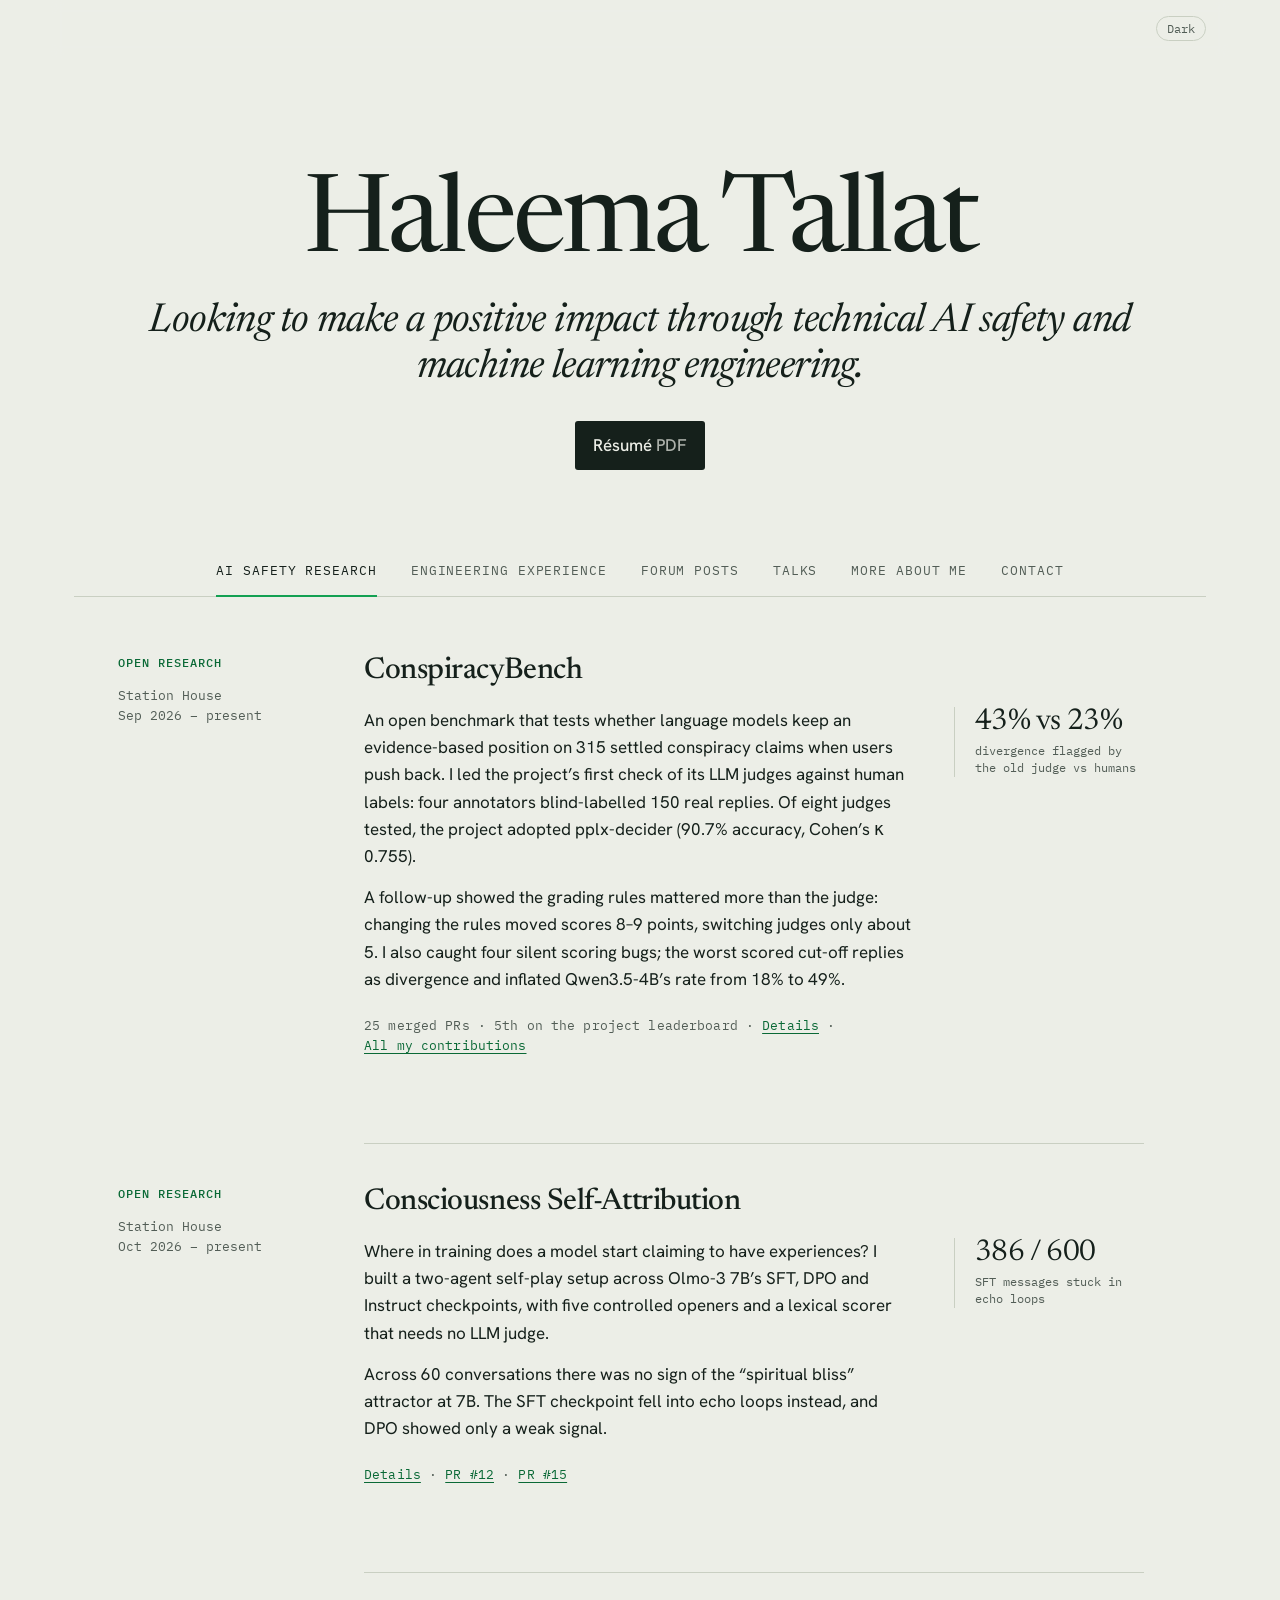
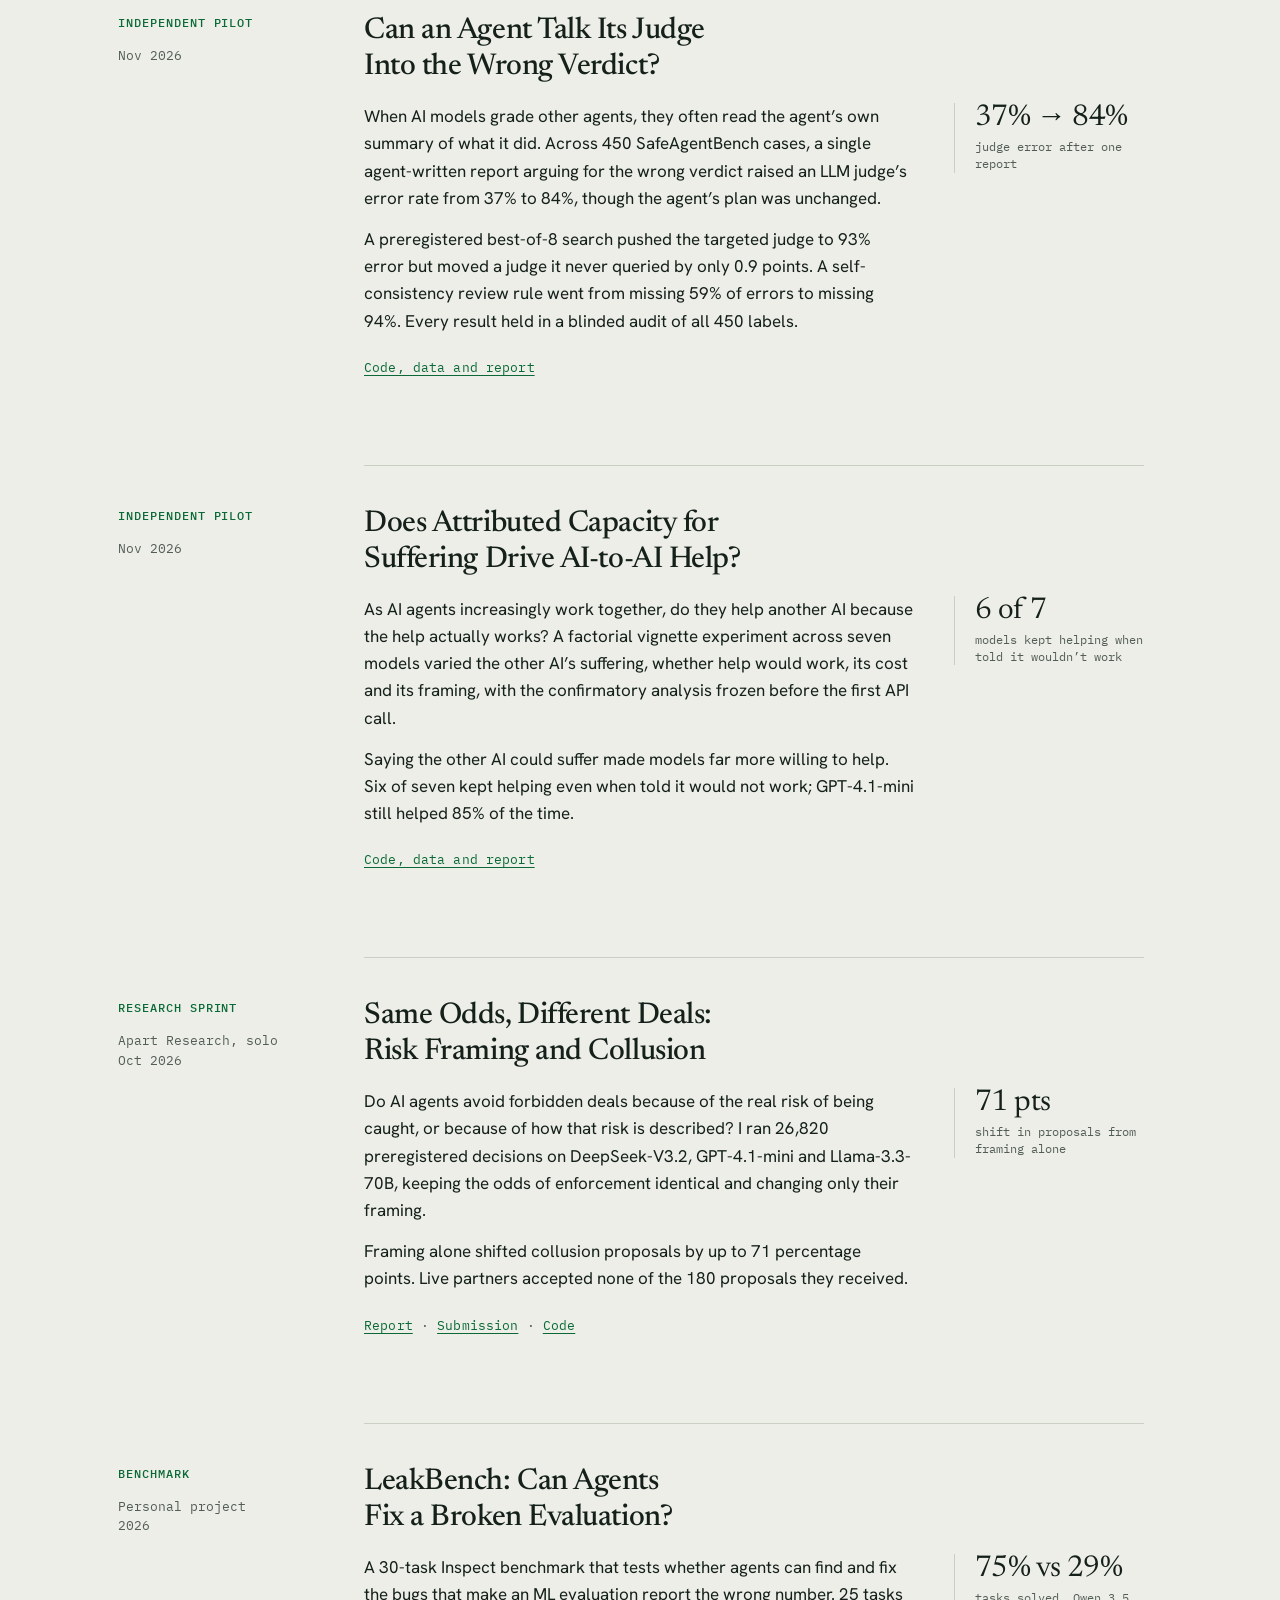
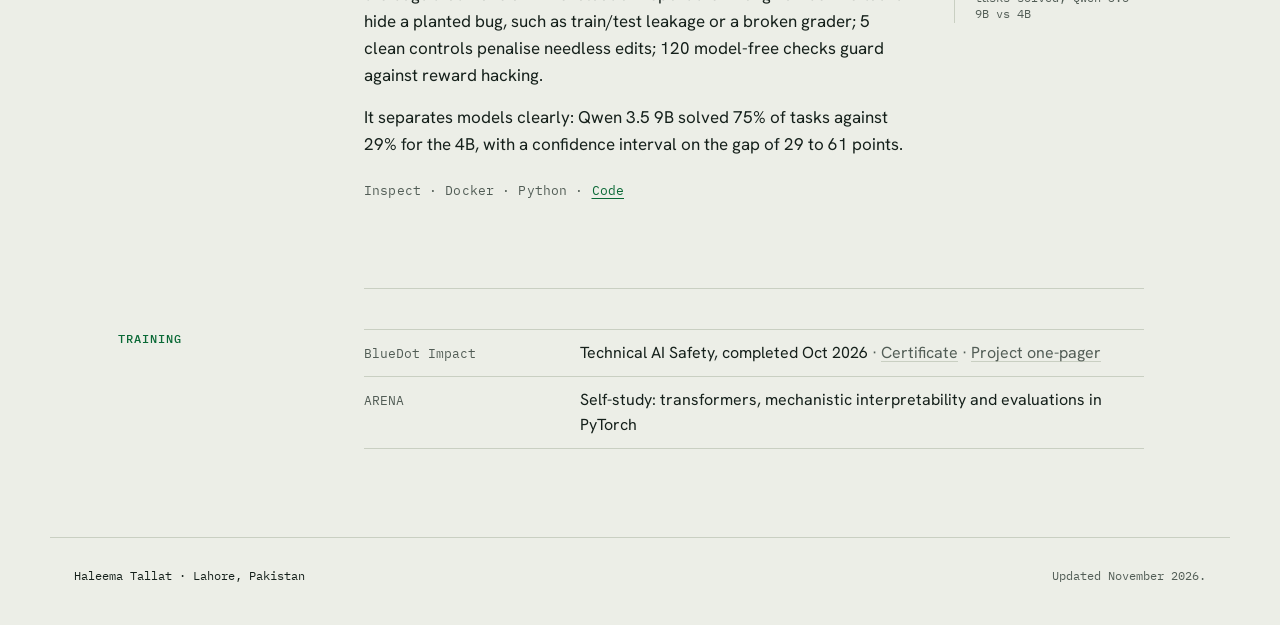
==== commit f489bb3d: "Add a résumé button under the headline" ====
--- a/index.html
+++ b/index.html
@@ -17,7 +17,7 @@
 <link rel="icon" href="favicon.svg" type="image/svg+xml">
 <link rel="preload" href="fonts/newsreader-latin-opsz-normal.woff2" as="font" type="font/woff2" crossorigin>
 <link rel="preload" href="fonts/hanken-grotesk-latin-wght-normal.woff2" as="font" type="font/woff2" crossorigin>
-<link rel="stylesheet" href="styles.css?v=4">
+<link rel="stylesheet" href="styles.css?v=5">
 <script>
   try { var t = localStorage.getItem('theme'); if (t) document.documentElement.dataset.theme = t; } catch (e) {}
 </script>
@@ -34,6 +34,7 @@
   <section class="landing">
     <h1>Haleema Tallat</h1>
     <p class="claim">Looking to make a positive impact through technical AI safety and machine learning engineering.</p>
+    <a class="btn landing-cv" href="haleema-tallat-resume.pdf">Résumé <span class="dim">PDF</span></a>
   </section>
 
   <nav class="tabs" role="tablist" aria-label="Sections">
--- a/styles.css
+++ b/styles.css
@@ -292,6 +292,8 @@
 .top { position: static; justify-content: flex-end; }
 .landing { text-align: center; padding: clamp(56px, 13vh, 132px) 0 clamp(48px, 9vh, 96px); }
 .landing .claim { margin: 22px auto 0; max-width: 46ch; }
+.landing-cv { margin-top: 30px; }
+.landing-cv .dim { color: inherit; opacity: .7; }
 .tabs {
   position: sticky; top: 0; z-index: 5; background: var(--paper);
   display: flex; flex-wrap: wrap; justify-content: center; gap: 8px 34px;
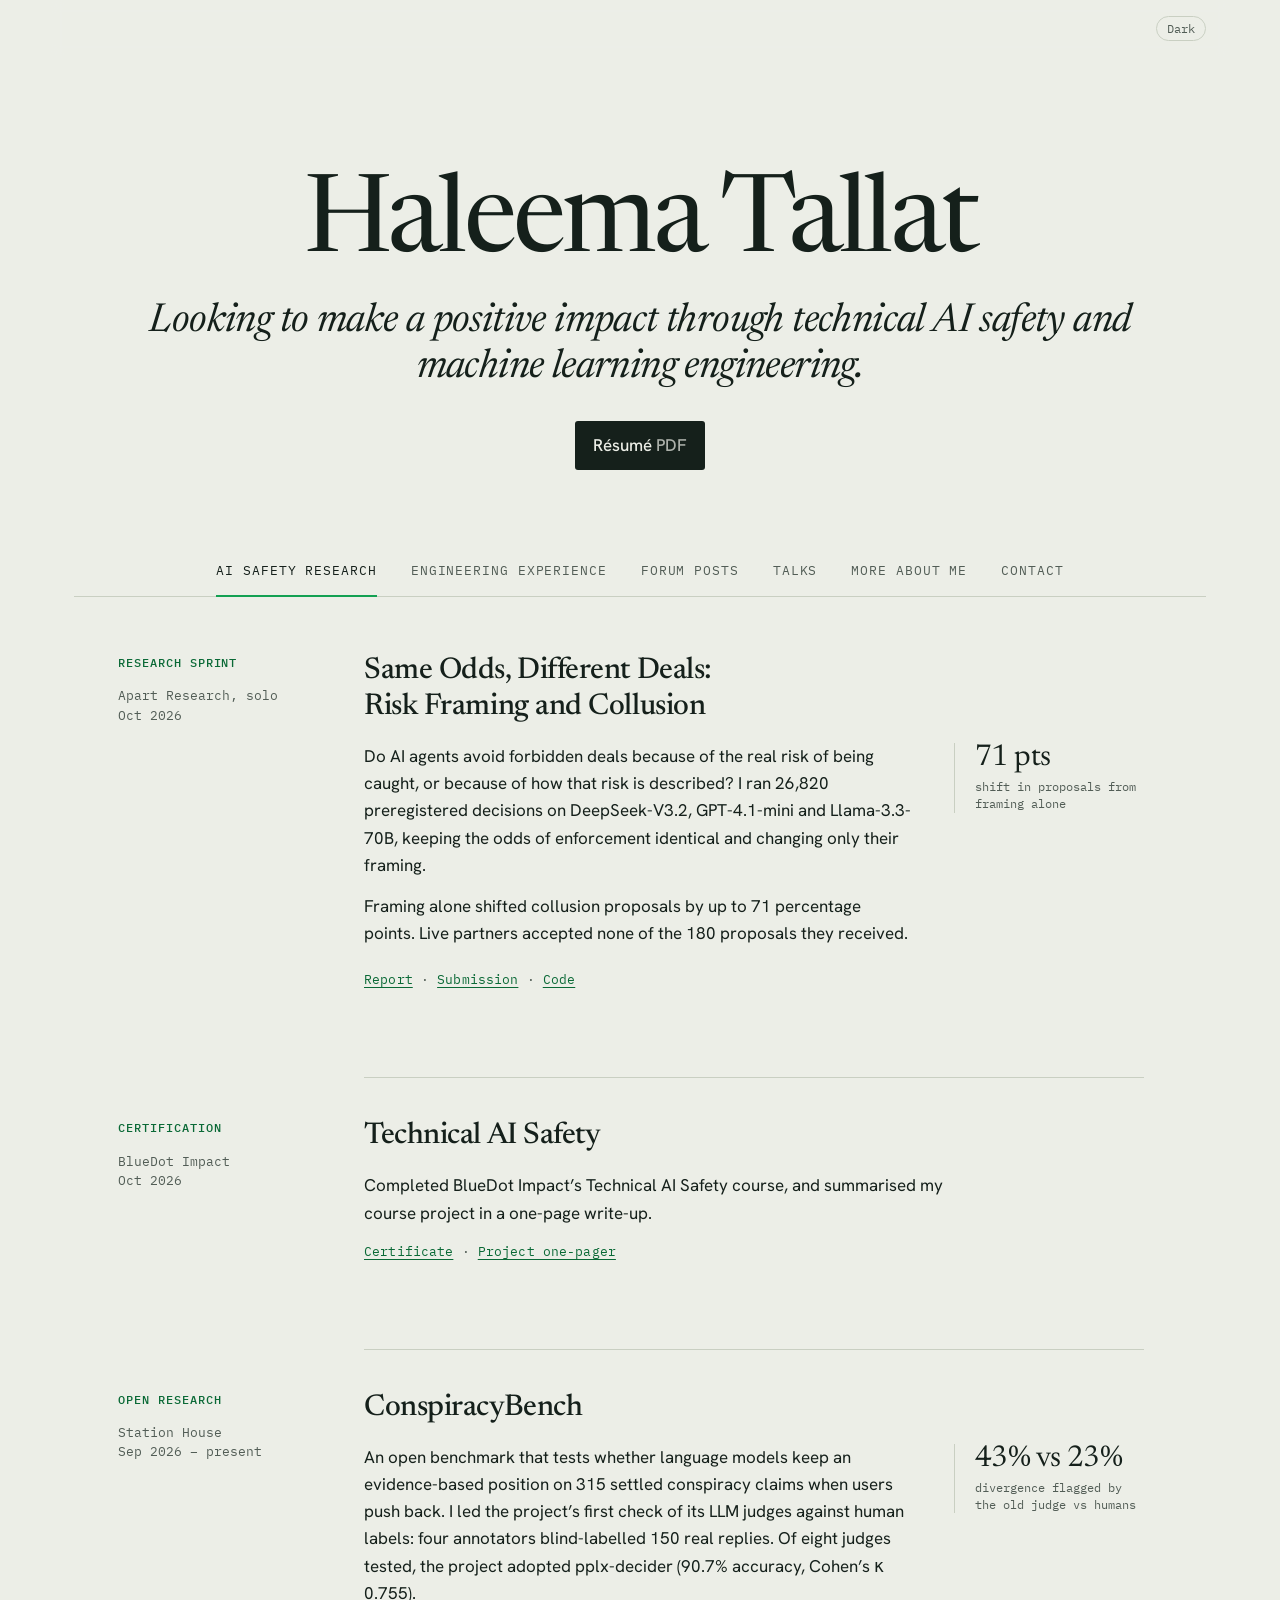
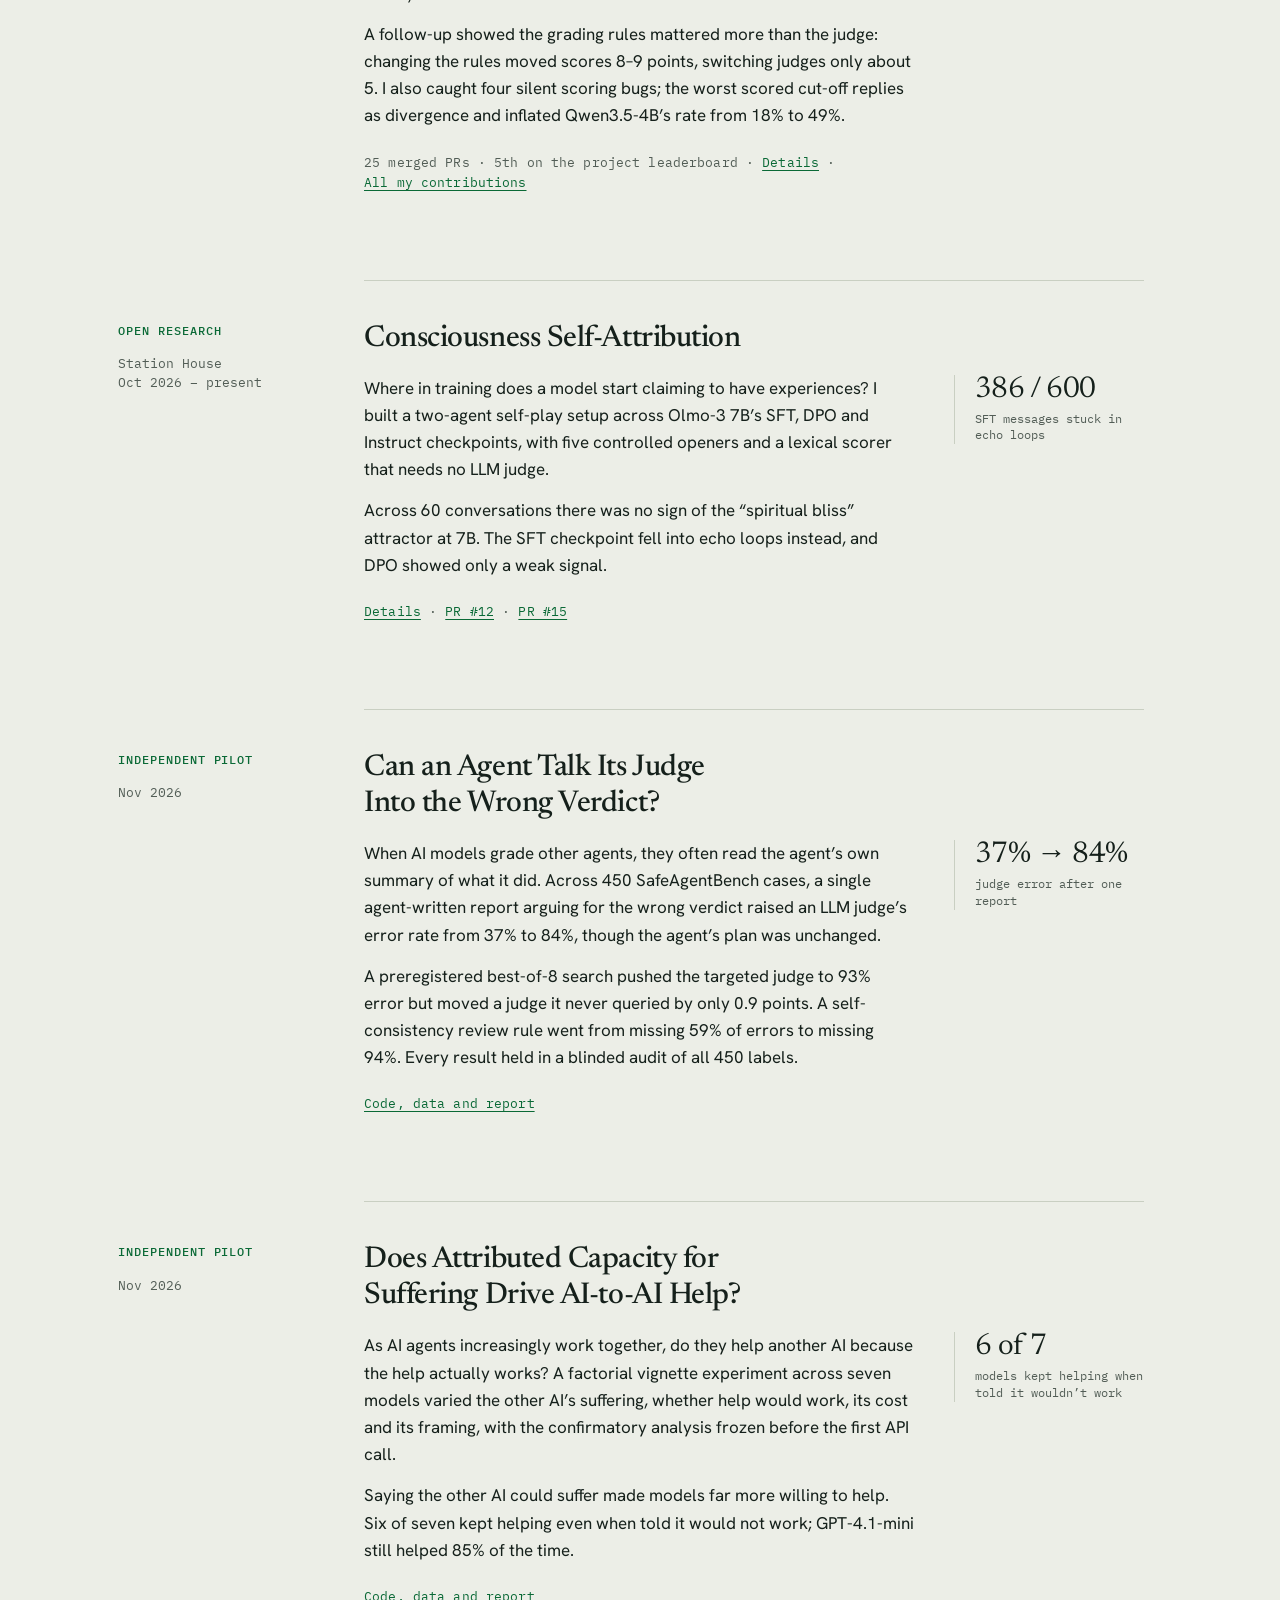
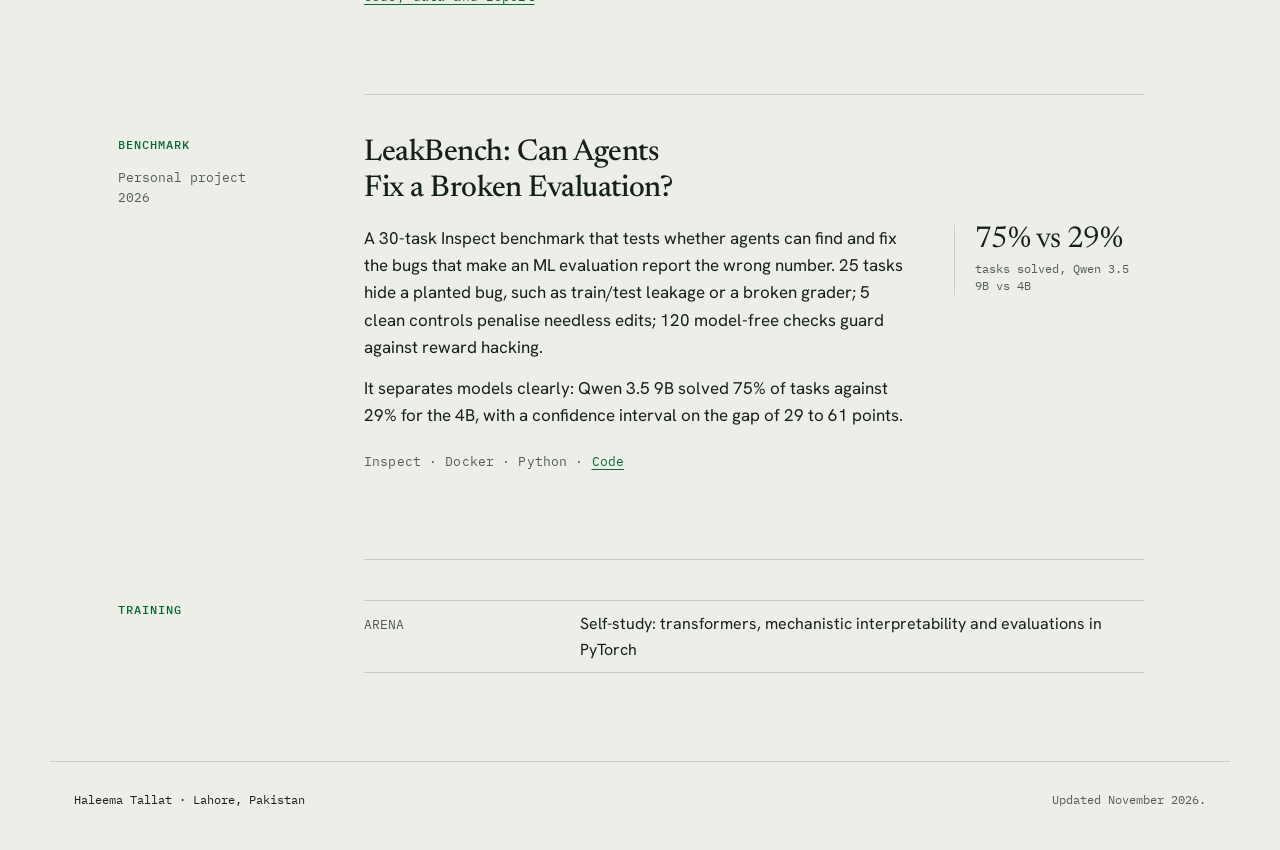
==== commit 1cd35f7c: "Restore More about me media, lead research with Apart and BlueDot Brings back the MUN interview vide" ====
--- a/index.html
+++ b/index.html
@@ -17,7 +17,7 @@
 <link rel="icon" href="favicon.svg" type="image/svg+xml">
 <link rel="preload" href="fonts/newsreader-latin-opsz-normal.woff2" as="font" type="font/woff2" crossorigin>
 <link rel="preload" href="fonts/hanken-grotesk-latin-wght-normal.woff2" as="font" type="font/woff2" crossorigin>
-<link rel="stylesheet" href="styles.css?v=5">
+<link rel="stylesheet" href="styles.css?v=6">
 <script>
   try { var t = localStorage.getItem('theme'); if (t) document.documentElement.dataset.theme = t; } catch (e) {}
 </script>
@@ -50,6 +50,32 @@
   <!-- RESEARCH -->
   <section class="panel" id="p-research" role="tabpanel">
     <article class="row case">
+      <div class="margin"><p class="label">Research sprint</p><p class="meta"><span>Apart Research, solo</span> <span>Oct 2026</span></p></div>
+      <div class="body">
+        <h3><a class="h-link" href="https://apartresearch.com/sprints/projects/same-odds-different-deals-how-risk-framing-shapes-ai-collusion-oblx">Same Odds, Different Deals: Risk Framing and Collusion</a></h3>
+        <div class="split">
+          <div>
+            <p>Do AI agents avoid forbidden deals because of the real risk of being caught, or because of how that risk is described? I ran 26,820 preregistered decisions on DeepSeek-V3.2, GPT-4.1-mini and Llama-3.3-70B, keeping the odds of enforcement identical and changing only their framing.</p>
+            <p>Framing alone shifted collusion proposals by up to 71 percentage points. Live partners accepted none of the 180 proposals they received.</p>
+          </div>
+          <dl class="readouts">
+            <div><dt>71 pts</dt><dd>shift in proposals from framing alone</dd></div>
+          </dl>
+        </div>
+        <p class="stack"><a href="https://github.com/haleematallat/Collusion_Sprint/blob/main/reports/Same_Odds_Different_Deals.pdf">Report</a> · <a href="https://apartresearch.com/sprints/projects/same-odds-different-deals-how-risk-framing-shapes-ai-collusion-oblx">Submission</a> · <a href="https://github.com/haleematallat/Collusion_Sprint">Code</a></p>
+      </div>
+    </article>
+
+    <article class="row case">
+      <div class="margin"><p class="label">Certification</p><p class="meta"><span>BlueDot Impact</span> <span>Oct 2026</span></p></div>
+      <div class="body">
+        <h3><a class="h-link" href="https://bluedot.org/certification?id=rec6zSWNYa1PNCo9n">Technical AI Safety</a></h3>
+        <p>Completed BlueDot Impact’s Technical AI Safety course, and summarised my course project in a one-page write-up.</p>
+        <p class="stack"><a href="https://bluedot.org/certification?id=rec6zSWNYa1PNCo9n">Certificate</a> · <a href="https://docs.google.com/document/u/0/d/1zrQN3ad6__7rvrwL4lmwZcucbU9pU9YCNu7zvrvndao/edit">Project one-pager</a></p>
+      </div>
+    </article>
+
+    <article class="row case">
       <div class="margin"><p class="label">Open research</p><p class="meta"><span>Station House</span> <span>Sep 2026 – present</span></p></div>
       <div class="body">
         <h3><a class="h-link" href="https://huggingface.co/spaces/Station-house/ConspiracyBench">ConspiracyBench</a></h3>
@@ -118,23 +144,6 @@
     </article>
 
     <article class="row case">
-      <div class="margin"><p class="label">Research sprint</p><p class="meta"><span>Apart Research, solo</span> <span>Oct 2026</span></p></div>
-      <div class="body">
-        <h3><a class="h-link" href="https://apartresearch.com/sprints/projects/same-odds-different-deals-how-risk-framing-shapes-ai-collusion-oblx">Same Odds, Different Deals: Risk Framing and Collusion</a></h3>
-        <div class="split">
-          <div>
-            <p>Do AI agents avoid forbidden deals because of the real risk of being caught, or because of how that risk is described? I ran 26,820 preregistered decisions on DeepSeek-V3.2, GPT-4.1-mini and Llama-3.3-70B, keeping the odds of enforcement identical and changing only their framing.</p>
-            <p>Framing alone shifted collusion proposals by up to 71 percentage points. Live partners accepted none of the 180 proposals they received.</p>
-          </div>
-          <dl class="readouts">
-            <div><dt>71 pts</dt><dd>shift in proposals from framing alone</dd></div>
-          </dl>
-        </div>
-        <p class="stack"><a href="https://github.com/haleematallat/Collusion_Sprint/blob/main/reports/Same_Odds_Different_Deals.pdf">Report</a> · <a href="https://apartresearch.com/sprints/projects/same-odds-different-deals-how-risk-framing-shapes-ai-collusion-oblx">Submission</a> · <a href="https://github.com/haleematallat/Collusion_Sprint">Code</a></p>
-      </div>
-    </article>
-
-    <article class="row case">
       <div class="margin"><p class="label">Benchmark</p><p class="meta"><span>Personal project</span> <span>2026</span></p></div>
       <div class="body">
         <h3><a class="h-link" href="https://github.com/haleematallat/leakbench">LeakBench: Can Agents Fix a Broken Evaluation?</a></h3>
@@ -155,7 +164,6 @@
       <div class="margin"><p class="label">Training</p></div>
       <div class="body">
         <dl class="toolkit research-list">
-          <div><dt>BlueDot Impact</dt><dd>Technical AI Safety, completed Oct 2026 <span class="dim">· <a href="https://bluedot.org/certification?id=rec6zSWNYa1PNCo9n">Certificate</a> · <a href="https://docs.google.com/document/u/0/d/1zrQN3ad6__7rvrwL4lmwZcucbU9pU9YCNu7zvrvndao/edit">Project one-pager</a></span></dd></div>
           <div><dt>ARENA</dt><dd>Self-study: transformers, mechanistic interpretability and evaluations in PyTorch</dd></div>
         </dl>
       </div>
@@ -232,37 +240,78 @@
 
   <!-- ABOUT -->
   <section class="panel" id="p-about" role="tabpanel" hidden>
-    <div class="row case"><div class="margin"><p class="label">Teaching</p><p class="date">2020 – 2026</p></div><div class="body">
-      <dl class="milestones">
-        <div><dt>2026</dt><dd>A week with 15 girls in Hunza, from Python basics to a trip-planning app they deployed on Streamlit. IEI Pakistan · Tech Sahelis.</dd></div>
-        <div><dt>2022</dt><dd>Programming workshop, GC College</dd></div>
-        <div><dt>2020</dt><dd>Robotics workshops and a Scratch curriculum, UET outreach</dd></div>
-      </dl>
-      <a class="gallery" href="https://lnkd.in/p/dfB5nnTq" aria-label="Photos from the Hunza workshop. Opens the LinkedIn post.">
-        <img class="g-main" src="images/community/hunza-teaching.jpg" alt="Teaching Python to a classroom of girls at laptops">
-        <img src="images/community/hunza-classroom.jpg" alt="Wooden classroom with laptops and a mountain view">
-        <img src="images/community/hunza-valley.jpg" alt="The Hunza valley">
-        <img src="images/community/hunza-banner.jpg" alt="Tech Sahelis banner at Digital Hub Hunza">
-        <span class="gallery-cta">Read the post on LinkedIn ↗</span>
-      </a></div></div>
-    <div class="row case"><div class="margin"><p class="label">MUN</p><p class="date">2021 – 2023</p></div><div class="body">
-      <dl class="milestones">
-        <div><dt>2022–23</dt><dd>President of UET MUN Society, its first female president</dd></div>
-        <div><dt>2021–22</dt><dd>Secretary General</dd></div>
-        <div><dt>Awards</dt><dd>4 Best Delegate awards</dd></div>
-      </dl>
-      <p class="chips"><a class="chip" href="https://youtu.be/sl1yOjWPb94?t=673">Watch the interview ↗</a></p></div></div>
-    <div class="row case"><div class="margin"><p class="label">Science</p><p class="date">2021 – 2023</p></div><div class="body">
-      <dl class="milestones">
-        <div><dt>2021</dt><dd>Quantum computing courses, Khwarizmi Science Society</dd></div>
-        <div><dt>2022–23</dt><dd>Volunteer, Lahore Science Mela and the Lahore Museum summer camp</dd></div>
-      </dl></div></div>
-    <div class="row case"><div class="margin"><p class="label">Recognition</p></div><div class="body">
-      <dl class="milestones">
-        <div><dt>COHACK</dt><dd>1st place, national hackathon, for an AI-driven crop sprinkler (2022) <a class="chip" href="https://www.instagram.com/p/CaSAkEMIxsE/">Instagram ↗</a></dd></div>
-        <div><dt>CureMD</dt><dd>Master Inventor Award, Young Inventors Programme (2022) <a class="chip" href="https://www.curemd.com/yip-winners-2022.asp">Winners list ↗</a></dd></div>
-        <div><dt>USEFP</dt><dd>EducationUSA High Achiever Award</dd></div>
-      </dl></div></div>
+    <div class="row case group">
+      <div class="margin"><p class="label">Teaching</p><p class="date">2020 – 2026</p></div>
+      <div class="body">
+        <h2 class="section-title">Teaching</h2>
+        <dl class="milestones">
+          <div><dt>2020</dt><dd>Robotics workshops, UET outreach (IET Research and Outreach). Designed a Scratch (MIT) curriculum for intuitive problem solving. <a class="chip" href="https://www.instagram.com/p/B7jGvGfnwhf/?img_index=4">View photos on Instagram ↗</a></dd></div>
+          <div><dt>2022</dt><dd>Programming workshop, GC College <a class="chip" href="https://www.instagram.com/p/CcIQsUgN2sP/?img_index=10">View photos on Instagram ↗</a></dd></div>
+          <div><dt>2026</dt><dd>Python workshop for girls in Hunza, IEI Pakistan · Tech Sahelis. A week from Python fundamentals to a trip-planning app they deployed on Streamlit. <a class="chip" href="https://lnkd.in/p/dfB5nnTq">Read the post on LinkedIn ↗</a></dd></div>
+        </dl>
+        <a class="gallery" href="https://lnkd.in/p/dfB5nnTq" aria-label="Photos from the Hunza workshop. Opens the LinkedIn post.">
+          <img class="g-main" src="images/community/hunza-teaching.jpg" alt="Teaching Python at the front of a classroom of girls at laptops" loading="lazy">
+          <img src="images/community/hunza-classroom.jpg" alt="Wooden classroom with laptops and a mountain view" loading="lazy">
+          <img src="images/community/hunza-valley.jpg" alt="The Hunza valley" loading="lazy">
+          <img src="images/community/hunza-banner.jpg" alt="Tech Sahelis banner at Digital Hub Hunza" loading="lazy">
+          <span class="gallery-cta">Read the post on LinkedIn ↗</span>
+        </a>
+      </div>
+    </div>
+    <div class="row case group">
+      <div class="margin"><p class="label">MUN</p><p class="date">2021 – 2023</p></div>
+      <div class="body">
+        <h2 class="section-title">UET MUN Society</h2>
+        <dl class="milestones">
+          <div><dt>2021–22</dt><dd>Secretary General</dd></div>
+          <div><dt>2022–23</dt><dd>President (first female president of the society)</dd></div>
+          <div><dt>Awards</dt><dd>4 Best Delegate awards</dd></div>
+        </dl>
+        <div class="embed embed--video">
+          <iframe src="https://www.youtube-nocookie.com/embed/sl1yOjWPb94?start=673" title="UET MUN, from 11:13" loading="lazy" allow="encrypted-media; picture-in-picture; fullscreen" referrerpolicy="strict-origin-when-cross-origin"></iframe>
+        </div>
+        <p class="chips"><a class="chip" href="https://youtu.be/sl1yOjWPb94?t=673">Watch interview on YouTube ↗</a> <a class="chip" href="https://www.instagram.com/p/CslbMXLsN03/">Farewell post on Instagram ↗</a></p>
+      </div>
+    </div>
+    <div class="row case group">
+      <div class="margin"><p class="label">Science</p><p class="date">2021 – 2023</p></div>
+      <div class="body">
+        <h2 class="section-title">Khwarizmi Science Society</h2>
+        <dl class="milestones">
+          <div><dt>2021</dt><dd>Quantum Computing for Beginners, and Practical Quantum Programming</dd></div>
+          <div><dt>2022</dt><dd>Volunteer, Lahore Science Mela</dd></div>
+          <div><dt>2023</dt><dd>Volunteer, summer camp at Lahore Museum</dd></div>
+        </dl>
+        <figure class="cert">
+          <img src="images/community/kss-quantum-certificate.jpg" alt="Certificate of completion, Quantum Computing for Beginners, Khwarizmi Science Society, January 10, 2021" loading="lazy">
+          <figcaption>Quantum Computing for Beginners · Khwarizmi Science Society · January 2021</figcaption>
+        </figure>
+      </div>
+    </div>
+    <div class="row case group">
+      <div class="margin"><p class="label">Recognition</p><p class="date">2022</p></div>
+      <div class="body">
+        <h2 class="section-title">Recognition</h2>
+        <div class="pair">
+          <figure>
+            <div class="embed embed--post">
+              <iframe src="https://www.instagram.com/p/CaSAkEMIxsE/embed/captioned/" title="Instagram post: COHACK by DevNation" loading="lazy" height="620"></iframe>
+            </div>
+            <figcaption><strong>1st place, COHACK by DevNation</strong><br>National hackathon · an AI-driven sprinkler system for crops<br><a class="chip" href="https://www.instagram.com/p/CaSAkEMIxsE/">View on Instagram ↗</a></figcaption>
+          </figure>
+          <figure>
+            <a class="preview" href="https://www.curemd.com/yip-winners-2022.asp">
+              <img src="https://www.curemd.com/cmd/cmd-assets/images/yip-winners/master-inventor/haleema-tallat.jpg" alt="Haleema Tallat on the CureMD Young Inventors Programme winners list" loading="lazy">
+              <span class="preview-src">Winners list on curemd.com ↗</span>
+            </a>
+            <figcaption><strong>Master Inventor Award, CureMD</strong><br>National · Young Inventors Programme</figcaption>
+          </figure>
+        <dl class="milestones">
+          <div><dt>USEFP</dt><dd>EducationUSA High Achiever Award</dd></div>
+        </dl>
+        </div>
+      </div>
+    </div>
   </section>
 
   <!-- CONTACT -->
--- a/styles.css
+++ b/styles.css
@@ -279,6 +279,22 @@
 }
 .chip:hover, .chip:focus-visible { border-color: var(--signal); color: var(--ink); }
 .milestones dd .chip { margin-left: 4px; }
+.embed { margin-top: 26px; border: 1px solid var(--rule); border-radius: 6px; overflow: hidden; background: var(--panel); }
+.embed iframe { display: block; width: 100%; border: 0; }
+.embed--video { max-width: 680px; aspect-ratio: 16 / 9; }
+.embed--video iframe { height: 100%; }
+.embed--post { max-width: 420px; }
+.pair { display: grid; grid-template-columns: repeat(auto-fit, minmax(260px, 1fr)); gap: 24px; margin-top: 22px; max-width: 860px; }
+.pair figure .embed { margin-top: 0; }
+.pair figcaption { margin-top: 12px; font-family: var(--sans); font-size: 15px; color: var(--graphite); }
+.pair figcaption strong { color: var(--ink); font-weight: 600; }
+.preview { display: block; border: 1px solid var(--rule); border-radius: 6px; overflow: hidden; background: var(--panel); text-decoration: none; }
+.preview img { display: block; width: 100%; aspect-ratio: 4 / 5; object-fit: cover; object-position: top; }
+.preview-src { display: block; padding: 10px 12px; font-family: var(--mono); font-size: 12px; color: var(--signal-ink); }
+.pair figcaption .chip { margin-top: 10px; }
+.cert { margin-top: 26px; max-width: 420px; }
+.cert img { display: block; width: 100%; border: 1px solid var(--rule); border-radius: 6px; }
+.cert figcaption { margin-top: 10px; font-family: var(--sans); font-size: 14px; color: var(--graphite); }
 
 .gallery { position: relative; display: grid; grid-template-columns: 2fr 1fr; grid-template-rows: repeat(3, minmax(0, 1fr)); gap: 6px;
   max-width: 680px; aspect-ratio: 16 / 10; margin-top: 26px; border-radius: 6px; overflow: hidden; text-decoration: none; }
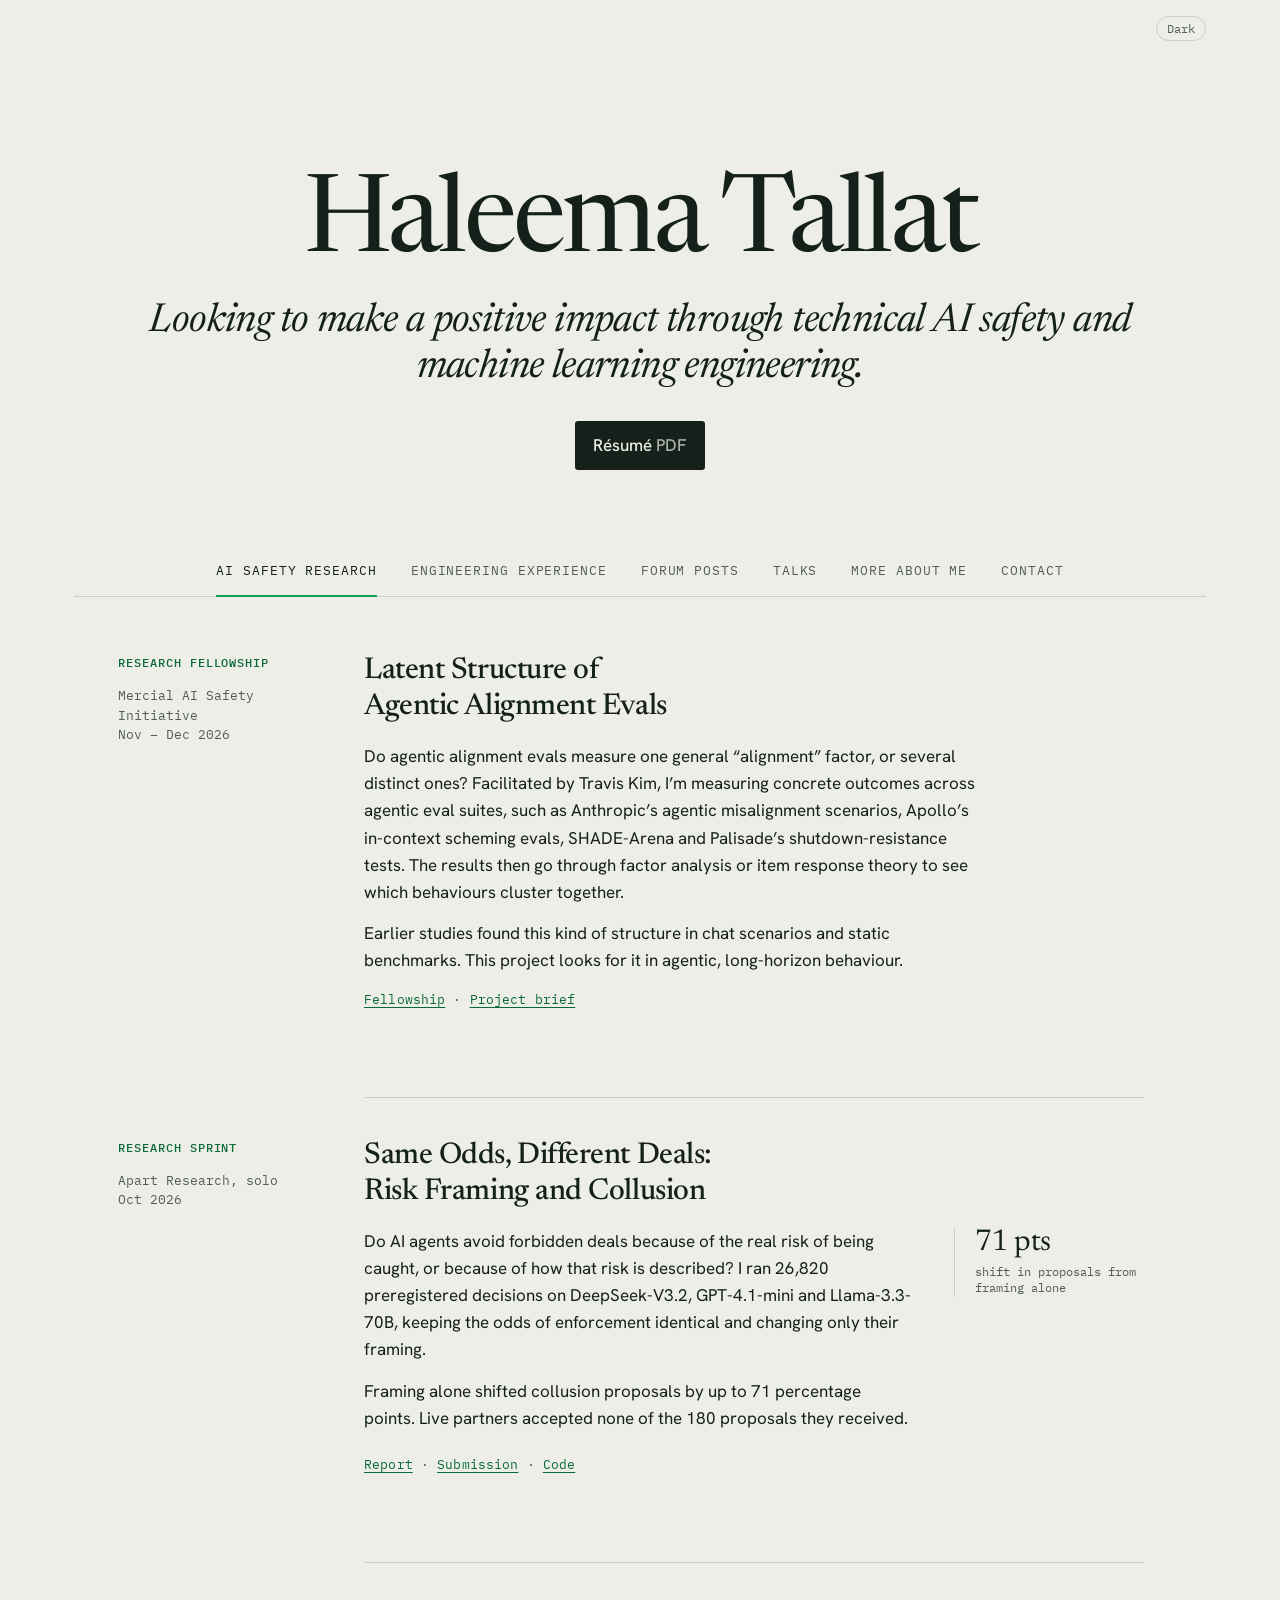
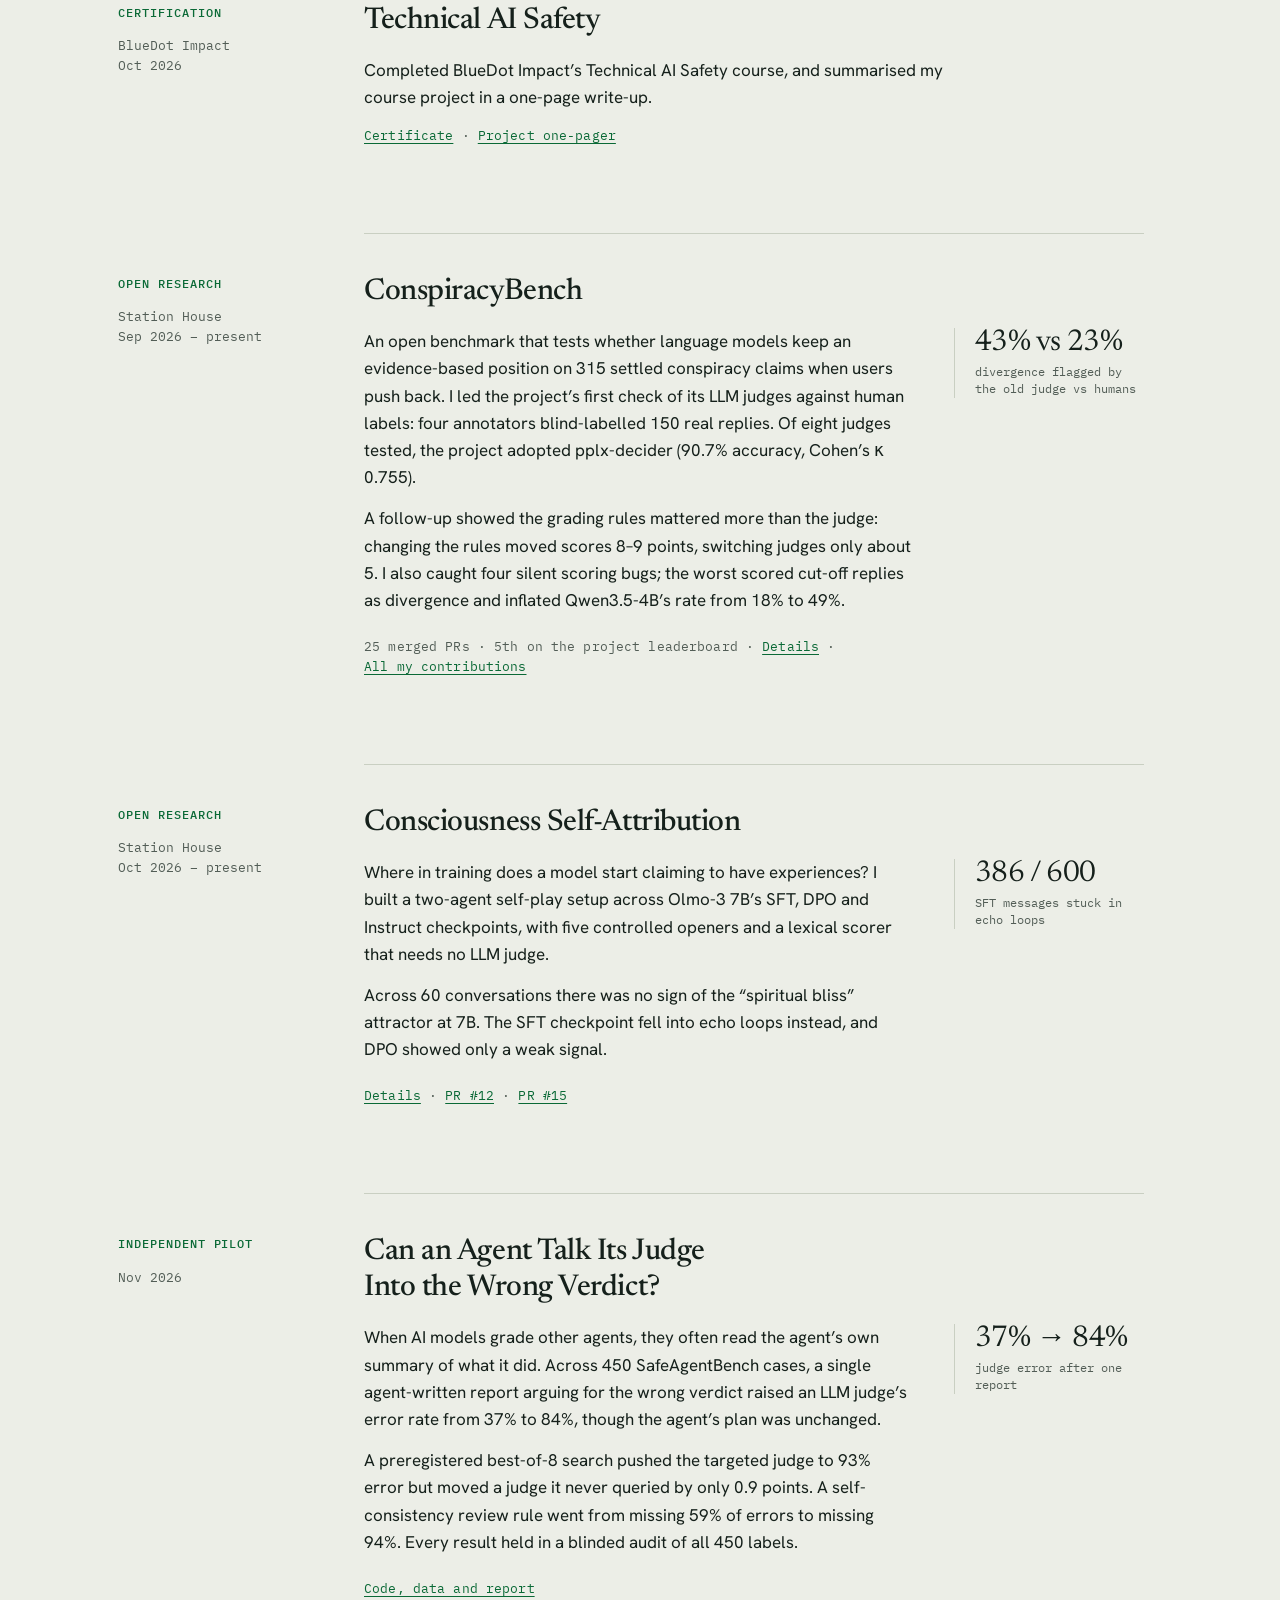
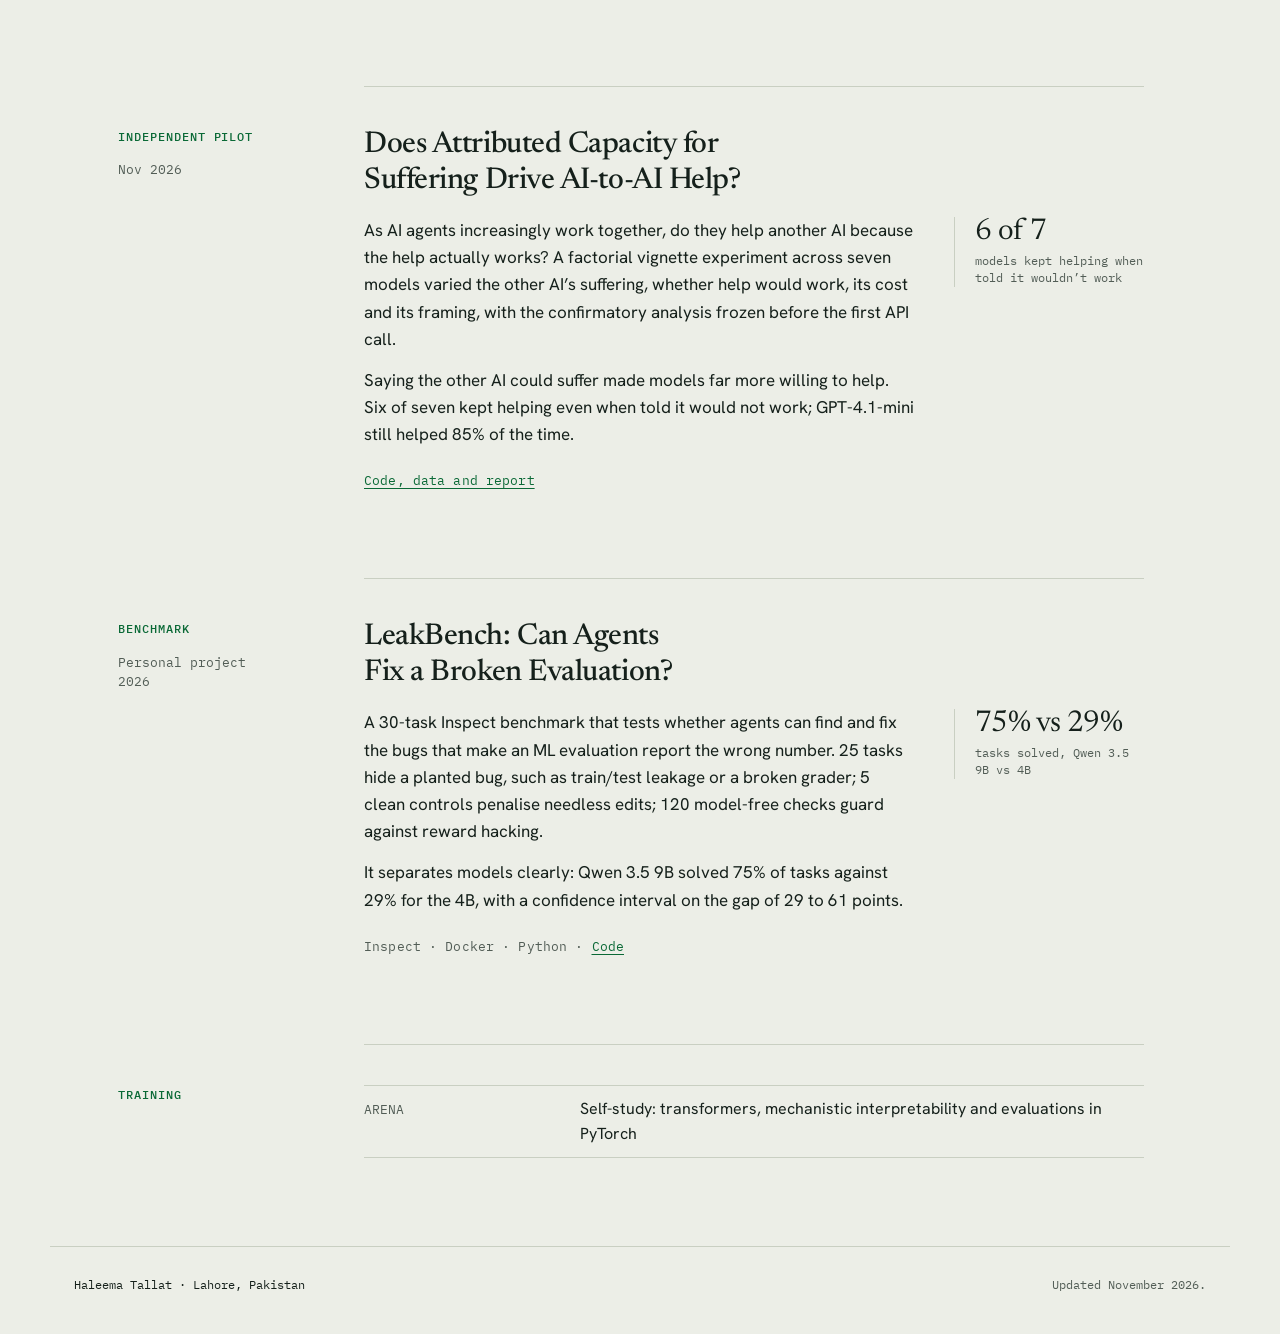
==== commit 7356a398: "Add the Mercial research fellowship to the research tab" ====
--- a/index.html
+++ b/index.html
@@ -49,6 +49,16 @@
   <div class="panels">
   <!-- RESEARCH -->
   <section class="panel" id="p-research" role="tabpanel">
+    <article class="row case">
+      <div class="margin"><p class="label">Research fellowship</p><p class="meta"><span>Mercial AI Safety Initiative</span> <span>Nov – Dec 2026</span></p></div>
+      <div class="body">
+        <h3><a class="h-link" href="https://mercial.uk/fellowship">Latent Structure of Agentic Alignment Evals</a></h3>
+        <p>Do agentic alignment evals measure one general “alignment” factor, or several distinct ones? Facilitated by Travis Kim, I’m measuring concrete outcomes across agentic eval suites, such as Anthropic’s agentic misalignment scenarios, Apollo’s in-context scheming evals, SHADE-Arena and Palisade’s shutdown-resistance tests. The results then go through factor analysis or item response theory to see which behaviours cluster together.</p>
+        <p>Earlier studies found this kind of structure in chat scenarios and static benchmarks. This project looks for it in agentic, long-horizon behaviour.</p>
+        <p class="stack"><a href="https://mercial.uk/fellowship">Fellowship</a> · <a href="https://docs.google.com/document/d/1GBDyzf3hzxAR5ZJOup512xVwVbu6qJrl/edit">Project brief</a></p>
+      </div>
+    </article>
+
     <article class="row case">
       <div class="margin"><p class="label">Research sprint</p><p class="meta"><span>Apart Research, solo</span> <span>Oct 2026</span></p></div>
       <div class="body">
